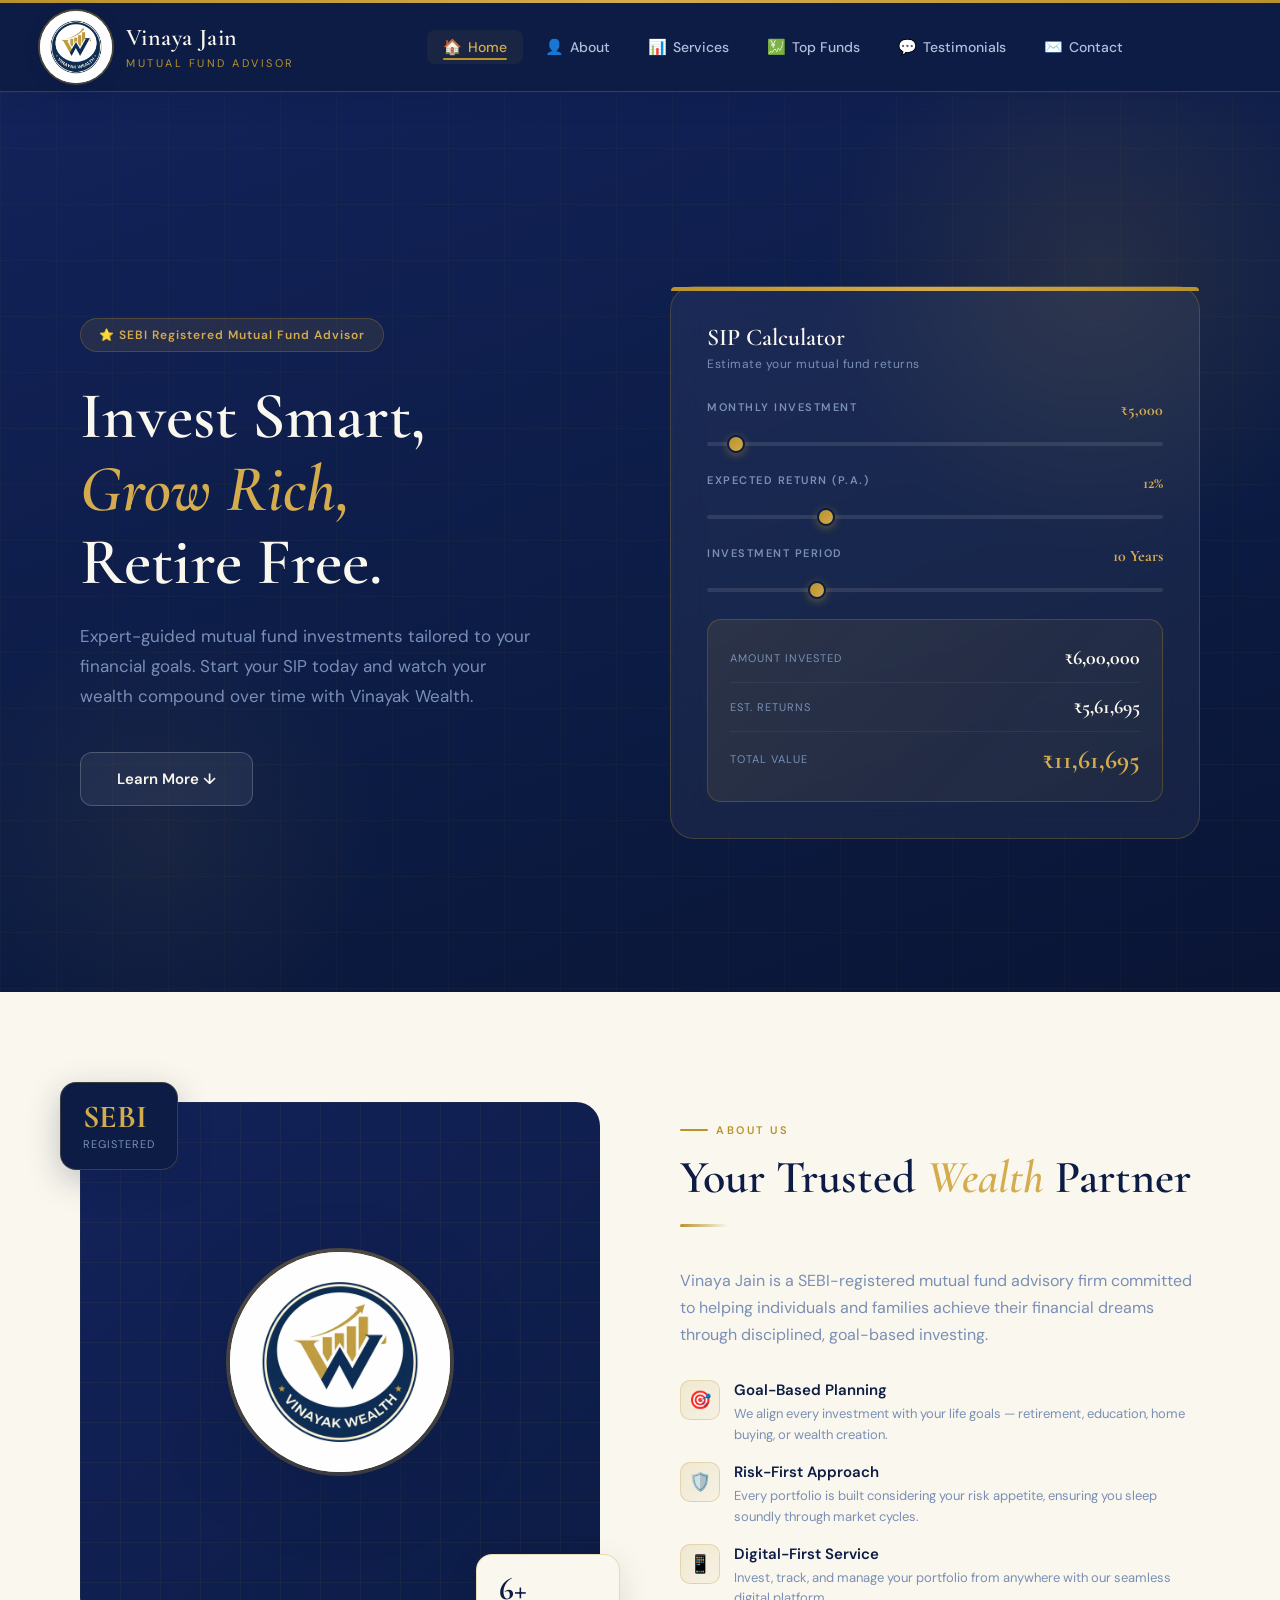
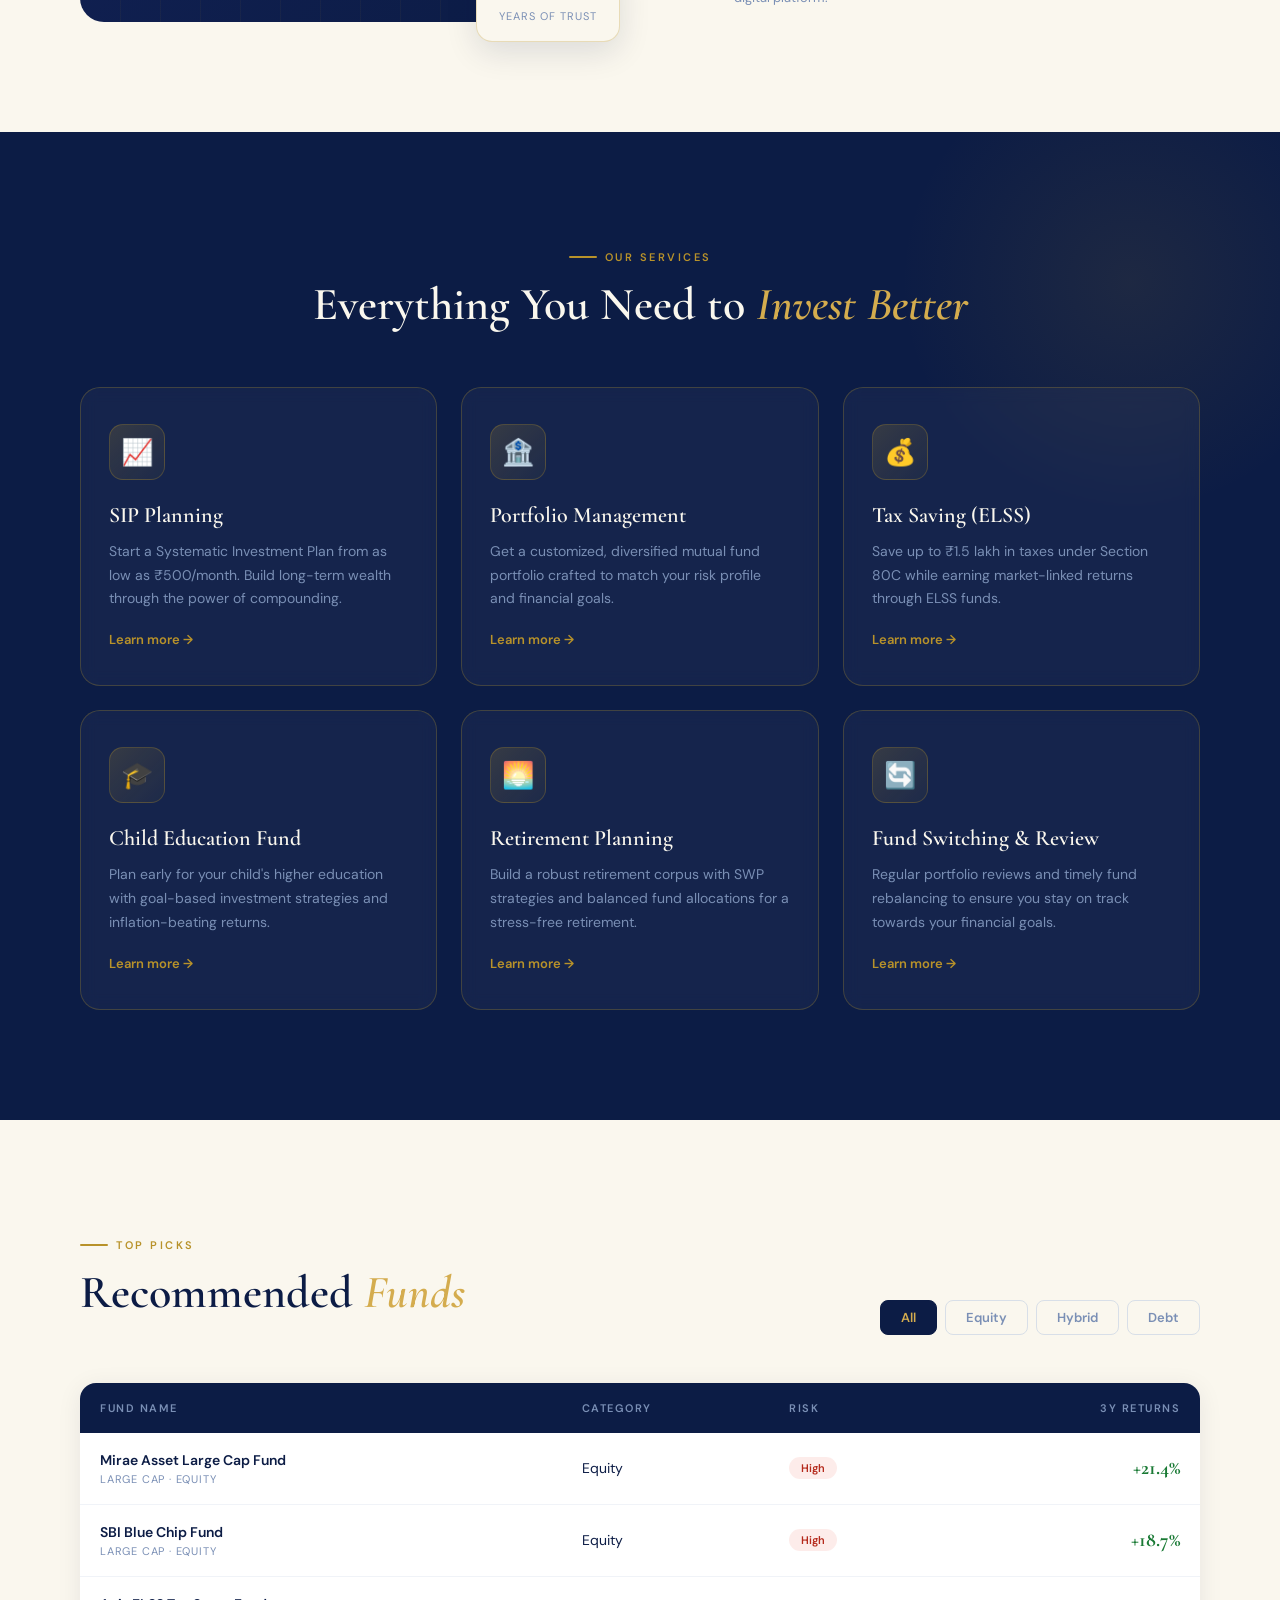
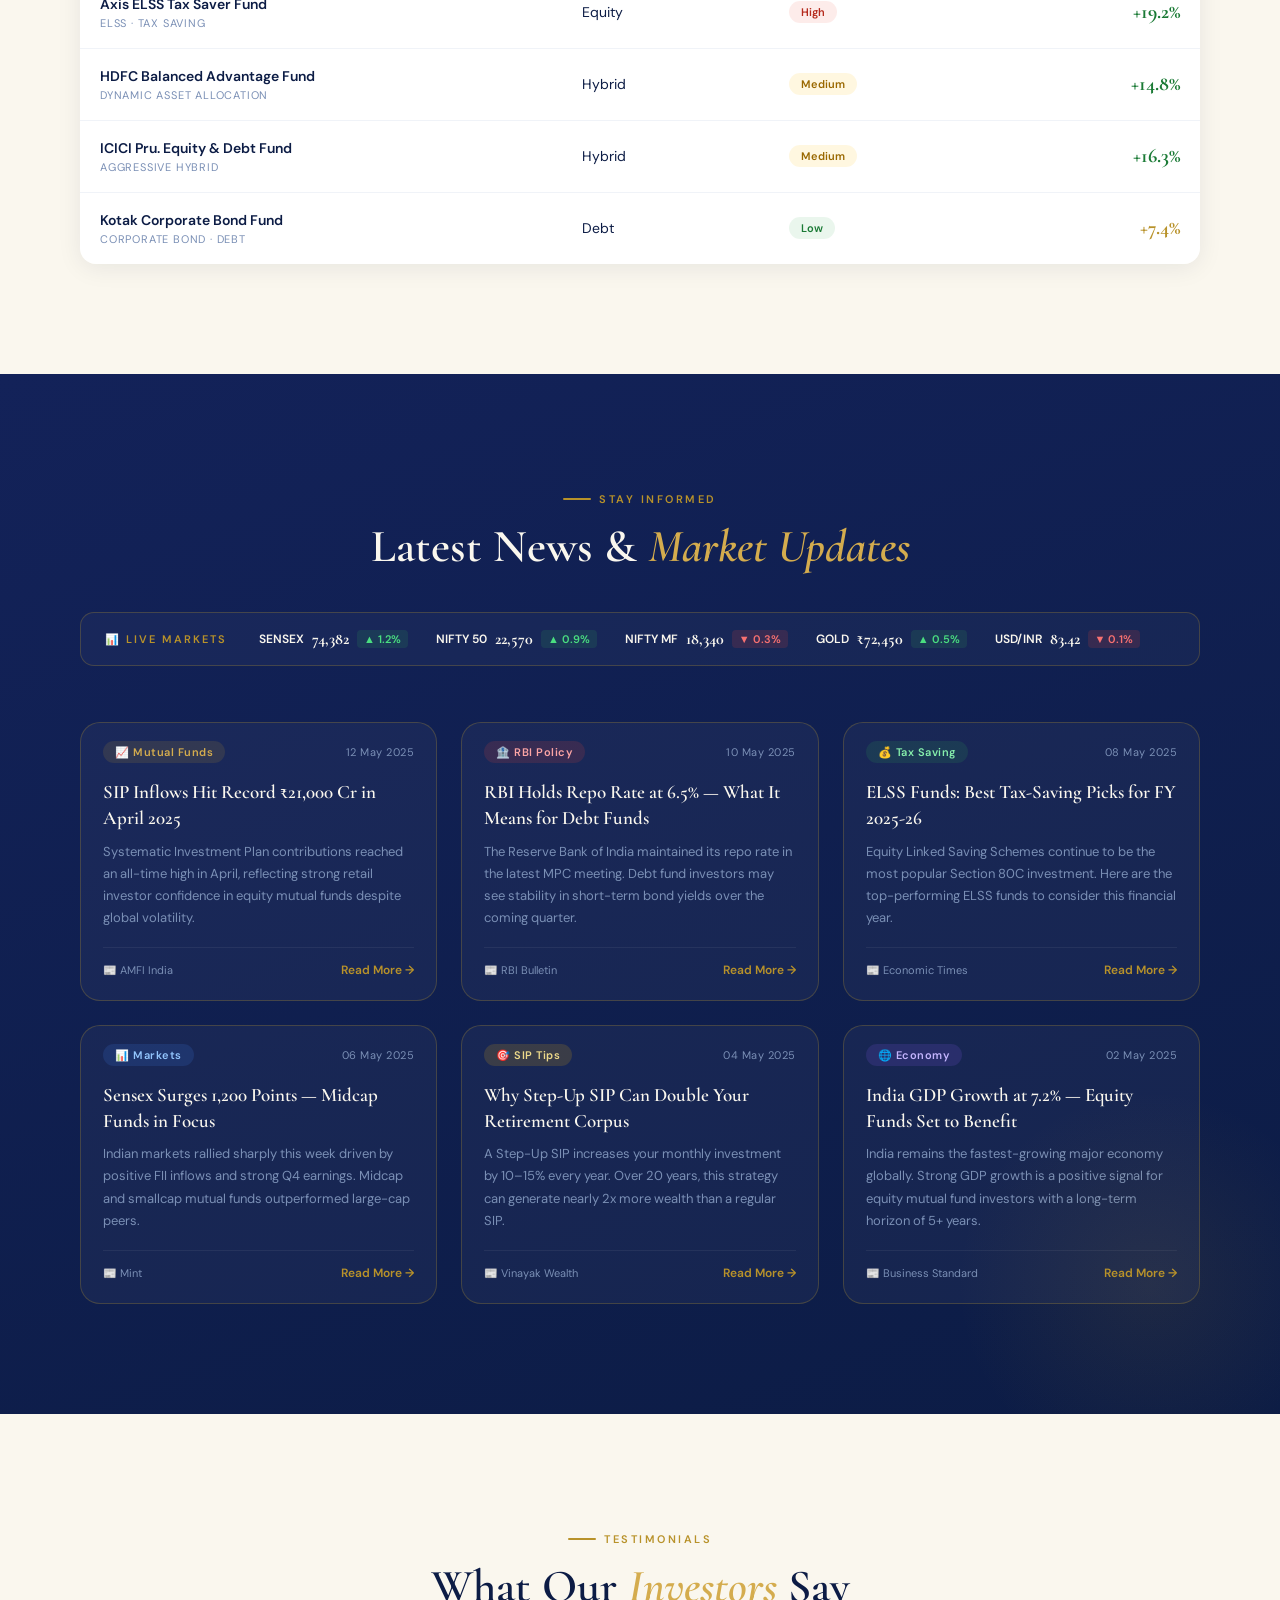
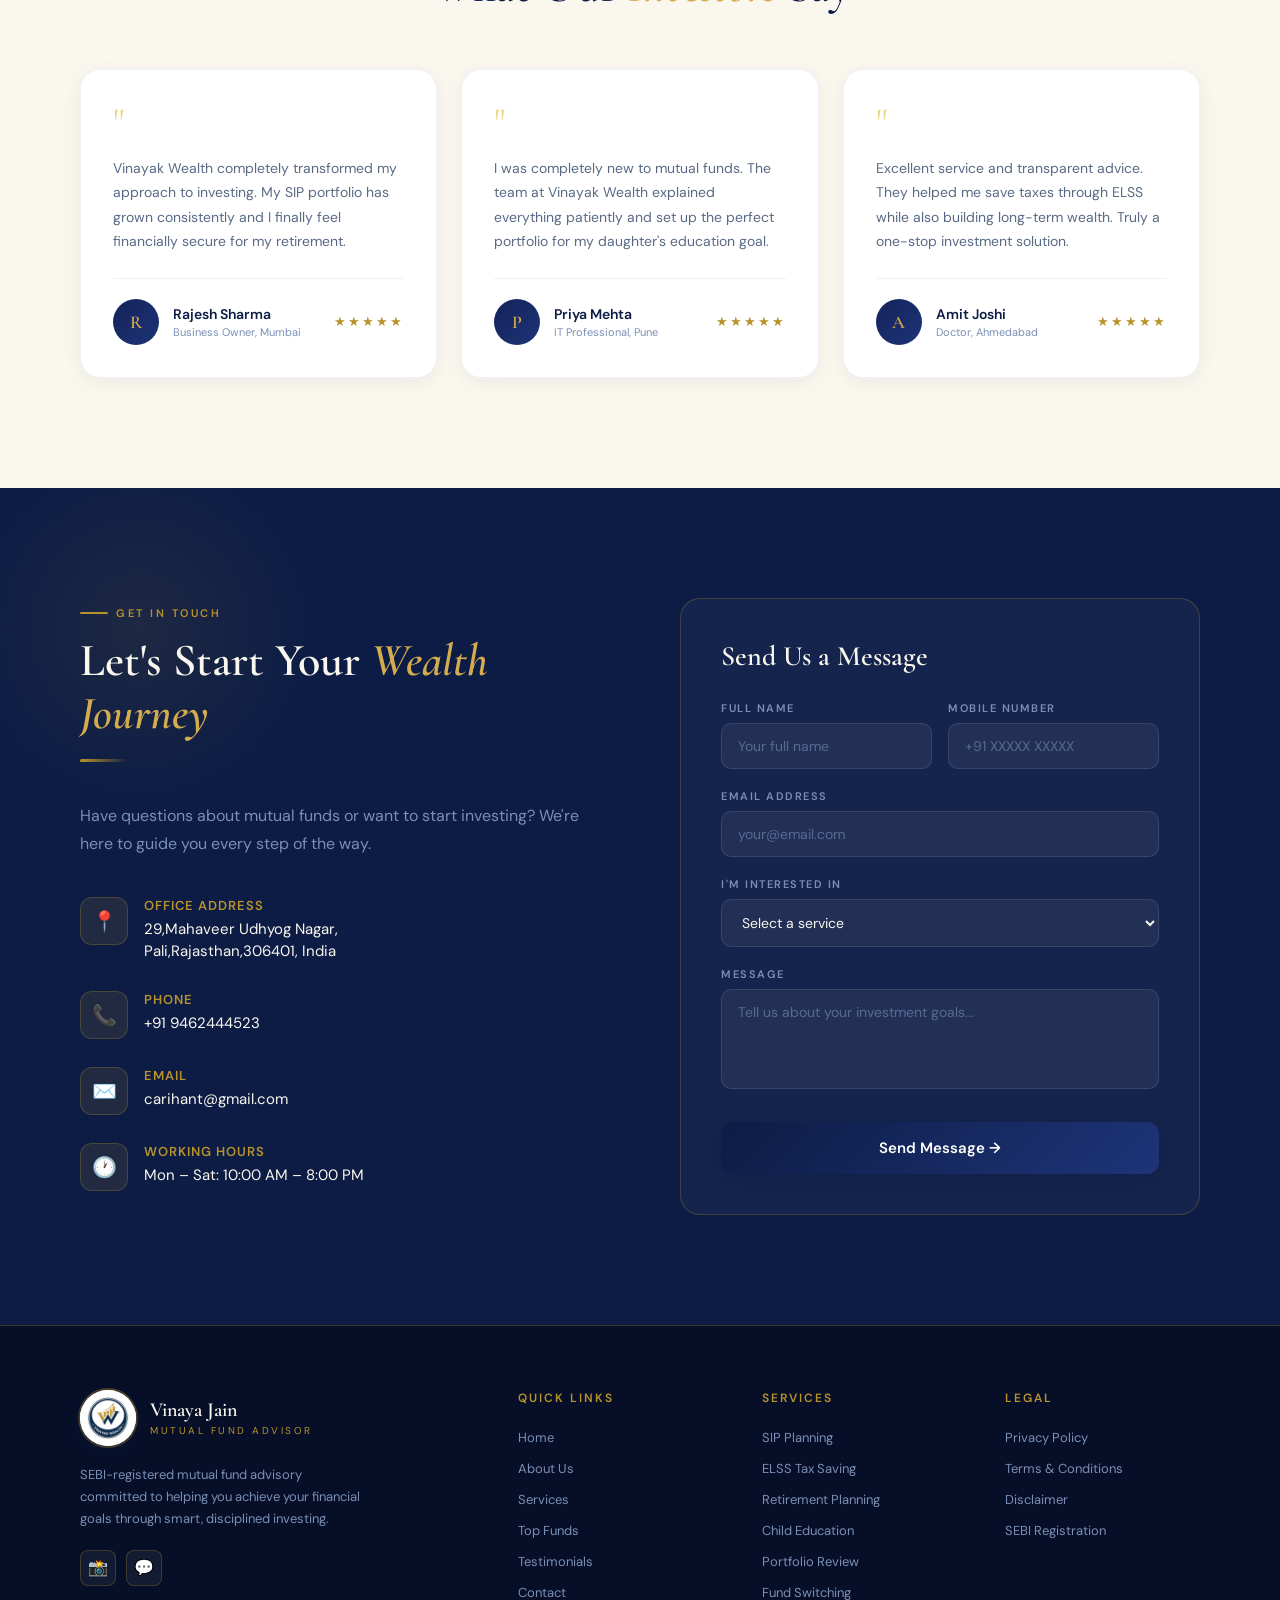
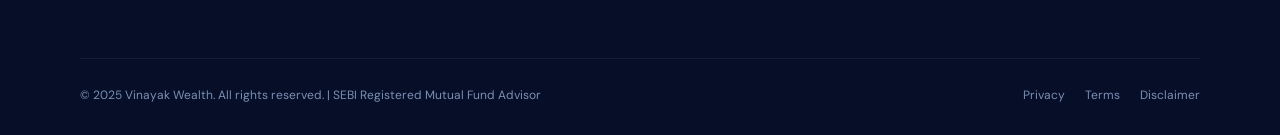
==== index.html @ e9c4706a "Update index.html" ====
<!DOCTYPE html>
<html lang="en">
<head>
    <meta charset="UTF-8">
    <meta name="viewport" content="width=device-width, initial-scale=1.0">
    <title>Vinayak Wealth | Mutual Fund Advisor</title>
    <link rel="icon" type="image/x-icon" href="image\vinayak_wealth img.jpeg">
    <link rel="stylesheet" href="navbar.css">
    <!-- Google Tag Manager -->
<script>(function(w,d,s,l,i){w[l]=w[l]||[];w[l].push({'gtm.start':
new Date().getTime(),event:'gtm.js'});var f=d.getElementsByTagName(s)[0],
j=d.createElement(s),dl=l!='dataLayer'?'&l='+l:'';j.async=true;j.src=
'https://www.googletagmanager.com/gtm.js?id='+i+dl;f.parentNode.insertBefore(j,f);
})(window,document,'script','dataLayer','GTM-MNHGVZ4M');</script>
<!-- End Google Tag Manager -->
    <style>
        /* ── SHARED VARIABLES (same as navbar.css & style.css) ── */
        :root {
            --gold:       #B8922A;
            --gold-light: #D4AC4E;
            --gold-pale:  #EDD98A;
            --navy:       #0C1C45;
            --navy-mid:   #132259;
            --navy-light: #1E3478;
            --cream:      #FAF7EE;
            --text-muted: #7A8FB5;
            --border:     rgba(184,146,42,0.28);
            --white:      #ffffff;
        }

        *, *::before, *::after { box-sizing: border-box; margin: 0; padding: 0; }

        html { scroll-behavior: smooth; }

        body {
            font-family: 'DM Sans', sans-serif;
            background: var(--cream);
            color: var(--navy);
            overflow-x: hidden;
        }

        /* ── SECTION WRAPPER ── */
        .section-inner {
            max-width: 1200px;
            margin: 0 auto;
            padding: 0 40px;
        }

        /* ── SECTION LABEL ── */
        .section-label {
            display: inline-flex;
            align-items: center;
            gap: 8px;
            font-size: 11px;
            font-weight: 600;
            letter-spacing: 2.5px;
            text-transform: uppercase;
            color: var(--gold);
            margin-bottom: 14px;
        }
        .section-label::before {
            content: '';
            width: 28px;
            height: 2px;
            background: var(--gold);
            border-radius: 2px;
        }

        /* ── SECTION TITLE ── */
        .section-title {
            font-family: 'Cormorant Garamond', serif;
            font-size: 46px;
            font-weight: 600;
            color: var(--navy);
            line-height: 1.15;
            margin-bottom: 16px;
        }
        .section-title em {
            font-style: italic;
            color: var(--gold-light);
        }

        .section-sub {
            font-size: 16px;
            color: var(--text-muted);
            line-height: 1.7;
            max-width: 560px;
        }

        /* ── GOLD DIVIDER ── */
        .gold-bar {
            width: 48px;
            height: 3px;
            background: linear-gradient(90deg, var(--gold), transparent);
            border-radius: 2px;
            margin: 20px 0 40px;
        }

        /* ── BUTTONS ── */
        .btn-primary {
            display: inline-flex;
            align-items: center;
            gap: 10px;
            padding: 16px 36px;
            background: linear-gradient(135deg, var(--navy), var(--navy-light));
            color: #fff;
            font-family: 'DM Sans', sans-serif;
            font-size: 15px;
            font-weight: 600;
            border: none;
            border-radius: 12px;
            cursor: pointer;
            text-decoration: none;
            position: relative;
            overflow: hidden;
            transition: transform 0.2s, box-shadow 0.2s;
            box-shadow: 0 6px 20px rgba(12,28,69,0.3);
        }
        .btn-primary::before {
            content: '';
            position: absolute;
            inset: 0;
            background: linear-gradient(135deg, var(--gold), var(--gold-light));
            opacity: 0;
            transition: opacity 0.3s;
        }
        .btn-primary:hover { transform: translateY(-2px); box-shadow: 0 10px 28px rgba(12,28,69,0.35); }
        .btn-primary:hover::before { opacity: 1; }
        .btn-primary span { position: relative; z-index: 1; }

        .btn-outline {
            display: inline-flex;
            align-items: center;
            gap: 10px;
            padding: 15px 34px;
            background: transparent;
            color: var(--navy);
            font-family: 'DM Sans', sans-serif;
            font-size: 15px;
            font-weight: 600;
            border: 1.5px solid rgba(12,28,69,0.25);
            border-radius: 12px;
            cursor: pointer;
            text-decoration: none;
            transition: border-color 0.25s, background 0.25s, color 0.25s, transform 0.2s;
        }
        .btn-outline:hover {
            border-color: var(--gold);
            background: rgba(184,146,42,0.06);
            color: var(--gold);
            transform: translateY(-1px);
        }

        /* ============================================================
           HERO SECTION
           ============================================================ */
        #hero {
            min-height: 100vh;
            background: linear-gradient(160deg, var(--navy-mid) 0%, var(--navy) 55%, #0A1535 100%);
            position: relative;
            display: flex;
            align-items: center;
            overflow: hidden;
        }

        /* Animated gold orbs */
        #hero::before {
            content: '';
            position: absolute;
            top: -120px; right: -120px;
            width: 600px; height: 600px;
            border-radius: 50%;
            background: radial-gradient(circle, rgba(184,146,42,0.14) 0%, transparent 65%);
            animation: floatOrb 8s ease-in-out infinite;
        }
        #hero::after {
            content: '';
            position: absolute;
            bottom: -80px; left: -80px;
            width: 480px; height: 480px;
            border-radius: 50%;
            background: radial-gradient(circle, rgba(184,146,42,0.08) 0%, transparent 65%);
            animation: floatOrb 10s ease-in-out infinite reverse;
        }

        @keyframes floatOrb {
            0%, 100% { transform: translate(0, 0) scale(1); }
            50%       { transform: translate(30px, -30px) scale(1.05); }
        }

        /* Gold grid overlay */
        .hero-grid {
            position: absolute;
            inset: 0;
            background-image:
                linear-gradient(rgba(184,146,42,0.04) 1px, transparent 1px),
                linear-gradient(90deg, rgba(184,146,42,0.04) 1px, transparent 1px);
            background-size: 56px 56px;
            pointer-events: none;
        }

        .hero-inner {
            max-width: 1200px;
            margin: 0 auto;
            padding: 100px 40px 60px;
            display: grid;
            grid-template-columns: 1fr 1fr;
            gap: 60px;
            align-items: center;
            position: relative;
            z-index: 1;
            width: 100%;
        }

        /* ── Hero Left ── */
        .hero-left { display: flex; flex-direction: column; }

        .hero-badge {
            display: inline-flex;
            align-items: center;
            gap: 8px;
            background: rgba(184,146,42,0.12);
            border: 1px solid var(--border);
            border-radius: 40px;
            padding: 8px 18px;
            font-size: 12px;
            font-weight: 600;
            color: var(--gold-light);
            letter-spacing: 1px;
            margin-bottom: 28px;
            width: fit-content;
            animation: fadeUp 0.6s 0.1s ease both;
        }

        .hero-title {
            font-family: 'Cormorant Garamond', serif;
            font-size: 66px;
            font-weight: 600;
            color: var(--cream);
            line-height: 1.1;
            margin-bottom: 24px;
            animation: fadeUp 0.6s 0.2s ease both;
        }

        .hero-title em {
            font-style: italic;
            color: var(--gold-light);
            display: block;
        }

        .hero-desc {
            font-size: 17px;
            color: var(--text-muted);
            line-height: 1.75;
            max-width: 460px;
            margin-bottom: 40px;
            animation: fadeUp 0.6s 0.3s ease both;
        }

        .hero-ctas {
            display: flex;
            gap: 16px;
            flex-wrap: wrap;
            animation: fadeUp 0.6s 0.4s ease both;
        }

        .btn-hero-primary {
            display: inline-flex;
            align-items: center;
            gap: 10px;
            padding: 17px 38px;
            background: linear-gradient(135deg, var(--gold) 0%, var(--gold-light) 100%);
            color: var(--navy);
            font-family: 'DM Sans', sans-serif;
            font-size: 15px;
            font-weight: 700;
            border: none;
            border-radius: 12px;
            cursor: pointer;
            text-decoration: none;
            box-shadow: 0 8px 28px rgba(184,146,42,0.4);
            transition: transform 0.2s, box-shadow 0.2s;
        }
        .btn-hero-primary:hover {
            transform: translateY(-3px);
            box-shadow: 0 14px 36px rgba(184,146,42,0.5);
        }

        .btn-hero-outline {
            display: inline-flex;
            align-items: center;
            gap: 10px;
            padding: 16px 36px;
            background: rgba(255,255,255,0.06);
            color: var(--cream);
            font-family: 'DM Sans', sans-serif;
            font-size: 15px;
            font-weight: 600;
            border: 1.5px solid rgba(255,255,255,0.2);
            border-radius: 12px;
            cursor: pointer;
            text-decoration: none;
            transition: background 0.25s, border-color 0.25s, transform 0.2s;
        }
        .btn-hero-outline:hover {
            background: rgba(255,255,255,0.1);
            border-color: rgba(255,255,255,0.35);
            transform: translateY(-2px);
        }

        .hero-stats {
            display: flex;
            gap: 32px;
            margin-top: 52px;
            padding-top: 32px;
            border-top: 1px solid rgba(255,255,255,0.08);
            animation: fadeUp 0.6s 0.5s ease both;
        }

        .hero-stat .num {
            font-family: 'Cormorant Garamond', serif;
            font-size: 30px;
            font-weight: 700;
            color: var(--gold-light);
            line-height: 1;
        }
        .hero-stat .lbl {
            font-size: 11px;
            color: var(--text-muted);
            letter-spacing: 1px;
            text-transform: uppercase;
            margin-top: 4px;
        }

        /* ── SIP Calculator Card ── */
        .sip-card {
            background: rgba(255,255,255,0.05);
            border: 1px solid var(--border);
            border-radius: 24px;
            padding: 36px;
            backdrop-filter: blur(16px);
            animation: fadeUp 0.7s 0.3s ease both;
            position: relative;
        }

        .sip-card::before {
            content: '';
            position: absolute;
            top: 0; left: 0; right: 0;
            height: 4px;
            background: linear-gradient(90deg, var(--gold), var(--gold-light), var(--gold));
            border-radius: 24px 24px 0 0;
        }

        .sip-card h3 {
            font-family: 'Cormorant Garamond', serif;
            font-size: 24px;
            font-weight: 600;
            color: var(--cream);
            margin-bottom: 4px;
        }

        .sip-card .sip-sub {
            font-size: 12px;
            color: var(--text-muted);
            margin-bottom: 28px;
            letter-spacing: 0.5px;
        }

        .sip-field { margin-bottom: 22px; }

        .sip-field label {
            display: flex;
            justify-content: space-between;
            font-size: 11px;
            font-weight: 600;
            letter-spacing: 1.5px;
            text-transform: uppercase;
            color: var(--text-muted);
            margin-bottom: 10px;
        }

        .sip-field label span {
            font-family: 'Cormorant Garamond', serif;
            font-size: 16px;
            font-weight: 700;
            color: var(--gold-light);
            letter-spacing: 0;
            text-transform: none;
        }

        .sip-field input[type="range"] {
            width: 100%;
            height: 4px;
            border-radius: 4px;
            background: rgba(255,255,255,0.1);
            outline: none;
            cursor: pointer;
            appearance: none;
            -webkit-appearance: none;
        }

        .sip-field input[type="range"]::-webkit-slider-thumb {
            -webkit-appearance: none;
            width: 18px;
            height: 18px;
            border-radius: 50%;
            background: linear-gradient(135deg, var(--gold), var(--gold-light));
            border: 2px solid var(--navy);
            cursor: pointer;
            box-shadow: 0 2px 8px rgba(184,146,42,0.5);
        }

        .sip-result {
            background: linear-gradient(135deg, rgba(184,146,42,0.12), rgba(184,146,42,0.05));
            border: 1px solid var(--border);
            border-radius: 14px;
            padding: 20px 22px;
            margin-top: 8px;
        }

        .sip-result-row {
            display: flex;
            justify-content: space-between;
            align-items: center;
            padding: 6px 0;
        }

        .sip-result-row + .sip-result-row {
            border-top: 1px solid rgba(255,255,255,0.06);
            margin-top: 6px;
            padding-top: 12px;
        }

        .sip-result-row .r-label {
            font-size: 11px;
            color: var(--text-muted);
            text-transform: uppercase;
            letter-spacing: 1px;
        }

        .sip-result-row .r-val {
            font-family: 'Cormorant Garamond', serif;
            font-size: 20px;
            font-weight: 700;
            color: var(--cream);
        }

        .sip-result-row.highlight .r-val {
            color: var(--gold-light);
            font-size: 26px;
        }

        /* ============================================================
           ABOUT SECTION
           ============================================================ */
        #about {
            padding: 110px 0;
            background: var(--cream);
        }

        .about-inner {
            display: grid;
            grid-template-columns: 1fr 1fr;
            gap: 80px;
            align-items: center;
        }

        .about-img-wrap {
            position: relative;
        }

        .about-img-bg {
            width: 100%;
            aspect-ratio: 1;
            border-radius: 24px;
            background: linear-gradient(135deg, var(--navy-mid), var(--navy));
            display: flex;
            align-items: center;
            justify-content: center;
            position: relative;
            overflow: hidden;
        }

        .about-img-bg::before {
            content: '';
            position: absolute;
            inset: 0;
            background-image:
                linear-gradient(rgba(184,146,42,0.06) 1px, transparent 1px),
                linear-gradient(90deg, rgba(184,146,42,0.06) 1px, transparent 1px);
            background-size: 40px 40px;
        }

        .about-logo-big {
            width: 220px;
            height: 220px;
            border-radius: 50%;
            background: #fff;
            overflow: hidden;
            box-shadow: 0 20px 60px rgba(12,28,69,0.5), 0 0 0 4px rgba(184,146,42,0.4);
            position: relative;
            z-index: 1;
        }

        .about-logo-big img {
            width: 100%;
            height: 100%;
            object-fit: contain;
        }

        .about-badge-card {
            position: absolute;
            bottom: -20px;
            right: -20px;
            background: var(--cream);
            border: 1px solid var(--border);
            border-radius: 16px;
            padding: 18px 22px;
            box-shadow: 0 10px 32px rgba(12,28,69,0.12);
            z-index: 2;
        }

        .about-badge-card .b-num {
            font-family: 'Cormorant Garamond', serif;
            font-size: 32px;
            font-weight: 700;
            color: var(--navy);
            line-height: 1;
        }

        .about-badge-card .b-txt {
            font-size: 11px;
            color: var(--text-muted);
            letter-spacing: 1px;
            text-transform: uppercase;
            margin-top: 4px;
        }

        .about-badge-card2 {
            position: absolute;
            top: -20px;
            left: -20px;
            background: var(--navy);
            border: 1px solid var(--border);
            border-radius: 16px;
            padding: 18px 22px;
            box-shadow: 0 10px 32px rgba(12,28,69,0.25);
            z-index: 2;
        }

        .about-badge-card2 .b-num {
            font-family: 'Cormorant Garamond', serif;
            font-size: 32px;
            font-weight: 700;
            color: var(--gold-light);
            line-height: 1;
        }

        .about-badge-card2 .b-txt {
            font-size: 11px;
            color: var(--text-muted);
            letter-spacing: 1px;
            text-transform: uppercase;
            margin-top: 4px;
        }

        .about-points {
            display: flex;
            flex-direction: column;
            gap: 16px;
            margin-top: 32px;
        }

        .about-point {
            display: flex;
            align-items: flex-start;
            gap: 14px;
        }

        .about-point-icon {
            width: 40px;
            height: 40px;
            background: linear-gradient(135deg, rgba(184,146,42,0.15), rgba(184,146,42,0.05));
            border: 1px solid var(--border);
            border-radius: 10px;
            display: flex;
            align-items: center;
            justify-content: center;
            font-size: 18px;
            flex-shrink: 0;
        }

        .about-point h4 {
            font-size: 15px;
            font-weight: 600;
            color: var(--navy);
            margin-bottom: 4px;
        }

        .about-point p {
            font-size: 13px;
            color: var(--text-muted);
            line-height: 1.6;
        }

        /* ============================================================
           SERVICES SECTION
           ============================================================ */
        #services {
            padding: 110px 0;
            background: var(--navy);
            position: relative;
            overflow: hidden;
        }

        #services::before {
            content: '';
            position: absolute;
            top: -100px; right: -100px;
            width: 500px; height: 500px;
            border-radius: 50%;
            background: radial-gradient(circle, rgba(184,146,42,0.1) 0%, transparent 65%);
            pointer-events: none;
        }

        .services-grid {
            display: grid;
            grid-template-columns: repeat(3, 1fr);
            gap: 24px;
            margin-top: 56px;
        }

        .service-card {
            background: rgba(255,255,255,0.04);
            border: 1px solid var(--border);
            border-radius: 20px;
            padding: 36px 28px;
            backdrop-filter: blur(8px);
            transition: background 0.3s, transform 0.3s, box-shadow 0.3s;
            position: relative;
            overflow: hidden;
        }

        .service-card::before {
            content: '';
            position: absolute;
            top: 0; left: 0; right: 0;
            height: 3px;
            background: linear-gradient(90deg, var(--gold), var(--gold-light));
            transform: scaleX(0);
            transform-origin: left;
            transition: transform 0.35s ease;
        }

        .service-card:hover {
            background: rgba(184,146,42,0.06);
            transform: translateY(-6px);
            box-shadow: 0 20px 48px rgba(12,28,69,0.4);
        }

        .service-card:hover::before { transform: scaleX(1); }

        .service-icon {
            width: 56px;
            height: 56px;
            background: linear-gradient(135deg, rgba(184,146,42,0.2), rgba(184,146,42,0.05));
            border: 1px solid var(--border);
            border-radius: 14px;
            display: flex;
            align-items: center;
            justify-content: center;
            font-size: 26px;
            margin-bottom: 22px;
        }

        .service-card h3 {
            font-family: 'Cormorant Garamond', serif;
            font-size: 22px;
            font-weight: 600;
            color: var(--cream);
            margin-bottom: 12px;
        }

        .service-card p {
            font-size: 14px;
            color: var(--text-muted);
            line-height: 1.7;
        }

        .service-link {
            display: inline-flex;
            align-items: center;
            gap: 6px;
            margin-top: 20px;
            font-size: 13px;
            font-weight: 600;
            color: var(--gold);
            text-decoration: none;
            transition: gap 0.2s;
        }

        .service-link:hover { gap: 10px; }

        /* ============================================================
           TOP FUNDS SECTION
           ============================================================ */
        #top-funds {
            padding: 110px 0;
            background: var(--cream);
        }

        .funds-header {
            display: flex;
            justify-content: space-between;
            align-items: flex-end;
            margin-bottom: 48px;
            flex-wrap: wrap;
            gap: 20px;
        }

        .funds-tabs {
            display: flex;
            gap: 8px;
        }

        .fund-tab {
            padding: 8px 20px;
            border-radius: 8px;
            font-size: 13px;
            font-weight: 600;
            cursor: pointer;
            border: 1.5px solid #D8DFE8;
            background: transparent;
            color: var(--text-muted);
            font-family: 'DM Sans', sans-serif;
            transition: all 0.2s;
        }

        .fund-tab.active, .fund-tab:hover {
            background: var(--navy);
            color: var(--gold-light);
            border-color: var(--navy);
        }

        .funds-table {
            width: 100%;
            border-collapse: collapse;
            border-radius: 16px;
            overflow: hidden;
            box-shadow: 0 4px 24px rgba(12,28,69,0.08);
        }

        .funds-table thead tr {
            background: var(--navy);
        }

        .funds-table thead th {
            padding: 18px 20px;
            text-align: left;
            font-size: 11px;
            font-weight: 600;
            letter-spacing: 1.5px;
            text-transform: uppercase;
            color: var(--text-muted);
        }

        .funds-table thead th:last-child { text-align: right; }

        .funds-table tbody tr {
            background: #fff;
            border-bottom: 1px solid #F0F3F8;
            transition: background 0.2s;
        }

        .funds-table tbody tr:hover { background: #F7F9FF; }

        .funds-table tbody tr:last-child { border-bottom: none; }

        .funds-table tbody td {
            padding: 18px 20px;
            font-size: 14px;
            color: var(--navy);
        }

        .funds-table tbody td:last-child { text-align: right; }

        .fund-row-name {
            font-weight: 600;
            color: var(--navy);
            margin-bottom: 3px;
        }

        .fund-row-type {
            font-size: 11px;
            color: var(--text-muted);
            text-transform: uppercase;
            letter-spacing: 0.8px;
        }

        .fund-amc-badge {
            display: inline-flex;
            align-items: center;
            gap: 6px;
            background: rgba(12,28,69,0.06);
            border-radius: 6px;
            padding: 4px 10px;
            font-size: 12px;
            font-weight: 500;
            color: var(--navy-light);
        }

        .fund-risk {
            display: inline-flex;
            align-items: center;
            padding: 4px 12px;
            border-radius: 20px;
            font-size: 11px;
            font-weight: 600;
        }

        .fund-risk.low    { background: rgba(52,168,83,0.1);  color: #1A7A35; }
        .fund-risk.medium { background: rgba(251,188,5,0.12); color: #9A6800; }
        .fund-risk.high   { background: rgba(234,67,53,0.1);  color: #B52A1C; }

        .fund-return-val {
            font-family: 'Cormorant Garamond', serif;
            font-size: 20px;
            font-weight: 700;
            color: #1A7A35;
        }

        /* ============================================================
           NEWS SECTION
           ============================================================ */
        #news {
            padding: 110px 0;
            background: linear-gradient(160deg, var(--navy-mid) 0%, var(--navy) 100%);
            position: relative;
            overflow: hidden;
        }

        #news::after {
            content: '';
            position: absolute;
            bottom: -80px; right: -80px;
            width: 420px; height: 420px;
            border-radius: 50%;
            background: radial-gradient(circle, rgba(184,146,42,0.1) 0%, transparent 65%);
            pointer-events: none;
        }

        .news-grid {
            display: grid;
            grid-template-columns: repeat(3, 1fr);
            gap: 24px;
            margin-top: 56px;
        }

        .news-card {
            background: rgba(255,255,255,0.04);
            border: 1px solid var(--border);
            border-radius: 20px;
            overflow: hidden;
            transition: background 0.3s, transform 0.3s, box-shadow 0.3s;
            display: flex;
            flex-direction: column;
        }

        .news-card:hover {
            background: rgba(184,146,42,0.06);
            transform: translateY(-5px);
            box-shadow: 0 20px 48px rgba(12,28,69,0.4);
        }

        .news-tag-bar {
            padding: 18px 22px 0;
            display: flex;
            align-items: center;
            justify-content: space-between;
        }

        .news-tag {
            display: inline-flex;
            align-items: center;
            gap: 6px;
            padding: 4px 12px;
            border-radius: 20px;
            font-size: 11px;
            font-weight: 600;
            letter-spacing: 0.5px;
        }

        .tag-market  { background: rgba(66,133,244,0.15);  color: #93C5FD; }
        .tag-mf      { background: rgba(184,146,42,0.15);  color: var(--gold-light); }
        .tag-tax     { background: rgba(52,168,83,0.15);   color: #86EFAC; }
        .tag-rbi     { background: rgba(234,67,53,0.15);   color: #FCA5A5; }
        .tag-economy { background: rgba(139,92,246,0.15);  color: #C4B5FD; }
        .tag-sip     { background: rgba(251,188,5,0.15);   color: var(--gold-pale); }

        .news-date {
            font-size: 11px;
            color: var(--text-muted);
            letter-spacing: 0.5px;
        }

        .news-body {
            padding: 16px 22px 22px;
            flex: 1;
            display: flex;
            flex-direction: column;
        }

        .news-title {
            font-family: 'Cormorant Garamond', serif;
            font-size: 19px;
            font-weight: 600;
            color: var(--cream);
            line-height: 1.35;
            margin-bottom: 10px;
        }

        .news-excerpt {
            font-size: 13px;
            color: var(--text-muted);
            line-height: 1.7;
            flex: 1;
            margin-bottom: 18px;
        }

        .news-footer {
            display: flex;
            align-items: center;
            justify-content: space-between;
            padding-top: 14px;
            border-top: 1px solid rgba(255,255,255,0.06);
        }

        .news-source {
            font-size: 11px;
            color: var(--text-muted);
            display: flex;
            align-items: center;
            gap: 6px;
        }

        .news-read {
            font-size: 12px;
            font-weight: 600;
            color: var(--gold);
            text-decoration: none;
            display: flex;
            align-items: center;
            gap: 4px;
            transition: gap 0.2s;
        }

        .news-read:hover { gap: 8px; }

        /* Market ticker strip */
        .market-ticker {
            background: rgba(255,255,255,0.03);
            border: 1px solid var(--border);
            border-radius: 14px;
            padding: 16px 24px;
            display: flex;
            align-items: center;
            gap: 32px;
            margin-bottom: 48px;
            flex-wrap: wrap;
            overflow: hidden;
        }

        .ticker-title {
            font-size: 11px;
            font-weight: 600;
            letter-spacing: 2px;
            text-transform: uppercase;
            color: var(--gold);
            white-space: nowrap;
            flex-shrink: 0;
        }

        .ticker-items {
            display: flex;
            gap: 28px;
            flex-wrap: wrap;
        }

        .ticker-item {
            display: flex;
            align-items: center;
            gap: 8px;
            white-space: nowrap;
        }

        .ticker-name {
            font-size: 12px;
            font-weight: 600;
            color: var(--cream);
        }

        .ticker-val {
            font-family: 'Cormorant Garamond', serif;
            font-size: 16px;
            font-weight: 700;
            color: var(--cream);
        }

        .ticker-chg {
            font-size: 11px;
            font-weight: 600;
            padding: 2px 7px;
            border-radius: 4px;
        }

        .chg-up   { background: rgba(52,168,83,0.15);  color: #4ADE80; }
        .chg-down { background: rgba(234,67,53,0.15);  color: #F87171; }

        /* ============================================================
           TESTIMONIALS SECTION
           ============================================================ */
        #testimonials {
            padding: 110px 0;
            background: var(--cream);
        }

        .testimonials-grid {
            display: grid;
            grid-template-columns: repeat(3, 1fr);
            gap: 24px;
            margin-top: 56px;
        }

        .testi-card {
            background: #fff;
            border: 1px solid #EDF0F7;
            border-radius: 20px;
            padding: 32px;
            box-shadow: 0 4px 20px rgba(12,28,69,0.06);
            transition: transform 0.3s, box-shadow 0.3s;
            position: relative;
        }

        .testi-card:hover {
            transform: translateY(-4px);
            box-shadow: 0 12px 36px rgba(12,28,69,0.1);
        }

        .testi-quote {
            font-size: 40px;
            color: var(--gold-pale);
            line-height: 1;
            font-family: 'Cormorant Garamond', serif;
            margin-bottom: 14px;
        }

        .testi-card p {
            font-size: 14px;
            color: #5A6A85;
            line-height: 1.75;
            margin-bottom: 24px;
        }

        .testi-footer {
            display: flex;
            align-items: center;
            gap: 14px;
            padding-top: 20px;
            border-top: 1px solid #EDF0F7;
        }

        .testi-avatar {
            width: 46px;
            height: 46px;
            border-radius: 50%;
            background: linear-gradient(135deg, var(--navy-mid), var(--navy-light));
            display: flex;
            align-items: center;
            justify-content: center;
            font-size: 18px;
            flex-shrink: 0;
            font-weight: 600;
            color: var(--gold-light);
            font-family: 'Cormorant Garamond', serif;
        }

        .testi-name {
            font-size: 14px;
            font-weight: 600;
            color: var(--navy);
        }

        .testi-role {
            font-size: 11px;
            color: var(--text-muted);
            margin-top: 2px;
        }

        .testi-stars {
            margin-left: auto;
            color: var(--gold);
            font-size: 13px;
            letter-spacing: 2px;
        }

        /* ============================================================
           CONTACT SECTION
           ============================================================ */
        #contact {
            padding: 110px 0;
            background: var(--navy);
            position: relative;
            overflow: hidden;
        }

        #contact::before {
            content: '';
            position: absolute;
            top: -60px; left: -60px;
            width: 400px; height: 400px;
            border-radius: 50%;
            background: radial-gradient(circle, rgba(184,146,42,0.1) 0%, transparent 65%);
            pointer-events: none;
        }

        .contact-inner {
            display: grid;
            grid-template-columns: 1fr 1fr;
            gap: 80px;
            align-items: start;
        }

        .contact-info { display: flex; flex-direction: column; gap: 28px; }

        .contact-item {
            display: flex;
            align-items: flex-start;
            gap: 16px;
        }

        .contact-icon {
            width: 48px;
            height: 48px;
            background: rgba(184,146,42,0.12);
            border: 1px solid var(--border);
            border-radius: 12px;
            display: flex;
            align-items: center;
            justify-content: center;
            font-size: 20px;
            flex-shrink: 0;
        }

        .contact-item h4 {
            font-size: 13px;
            font-weight: 600;
            letter-spacing: 1px;
            text-transform: uppercase;
            color: var(--gold);
            margin-bottom: 4px;
        }

        .contact-item p {
            font-size: 15px;
            color: var(--cream);
            line-height: 1.5;
        }

        /* Contact form */
        .contact-form {
            background: rgba(255,255,255,0.04);
            border: 1px solid var(--border);
            border-radius: 20px;
            padding: 40px;
        }

        .contact-form h3 {
            font-family: 'Cormorant Garamond', serif;
            font-size: 28px;
            font-weight: 600;
            color: var(--cream);
            margin-bottom: 28px;
        }

        .cf-field {
            margin-bottom: 20px;
        }

        .cf-field label {
            display: block;
            font-size: 11px;
            font-weight: 600;
            letter-spacing: 1.5px;
            text-transform: uppercase;
            color: var(--text-muted);
            margin-bottom: 8px;
        }

        .cf-field input,
        .cf-field textarea,
        .cf-field select {
            width: 100%;
            padding: 13px 16px;
            background: rgba(255,255,255,0.06);
            border: 1.5px solid rgba(255,255,255,0.1);
            border-radius: 10px;
            font-family: 'DM Sans', sans-serif;
            font-size: 14px;
            color: var(--cream);
            outline: none;
            transition: border-color 0.25s, box-shadow 0.25s;
            resize: none;
        }

        .cf-field input::placeholder,
        .cf-field textarea::placeholder { color: rgba(122,143,181,0.6); }

        .cf-field input:focus,
        .cf-field textarea:focus,
        .cf-field select:focus {
            border-color: var(--gold);
            box-shadow: 0 0 0 3px rgba(184,146,42,0.12);
        }

        .cf-field select option { background: var(--navy-mid); }

        .cf-row {
            display: grid;
            grid-template-columns: 1fr 1fr;
            gap: 16px;
        }

        /* ============================================================
           FOOTER
           ============================================================ */
        footer {
            background: #070F28;
            padding: 64px 0 32px;
            border-top: 1px solid var(--border);
        }

        .footer-grid {
            display: grid;
            grid-template-columns: 2fr 1fr 1fr 1fr;
            gap: 48px;
            margin-bottom: 56px;
        }

        .footer-brand .logo-row {
            display: flex;
            align-items: center;
            gap: 14px;
            margin-bottom: 18px;
        }

        .footer-logo-img {
            width: 56px;
            height: 56px;
            border-radius: 50%;
            background: #fff;
            overflow: hidden;
            box-shadow: 0 4px 16px rgba(12,28,69,0.4), 0 0 0 2px rgba(184,146,42,0.4);
        }

        .footer-logo-img img {
            width: 100%;
            height: 100%;
            object-fit: contain;
        }

        .footer-brand-name {
            font-family: 'Cormorant Garamond', serif;
            font-size: 20px;
            font-weight: 600;
            color: var(--cream);
            line-height: 1.2;
        }

        .footer-brand-sub {
            font-size: 10px;
            letter-spacing: 2.5px;
            text-transform: uppercase;
            color: var(--gold);
            margin-top: 2px;
        }

        .footer-brand p {
            font-size: 13px;
            color: var(--text-muted);
            line-height: 1.7;
            max-width: 280px;
            margin-bottom: 20px;
        }

        .footer-social {
            display: flex;
            gap: 10px;
        }

        .footer-social a {
            width: 36px;
            height: 36px;
            border-radius: 8px;
            background: rgba(255,255,255,0.05);
            border: 1px solid var(--border);
            display: flex;
            align-items: center;
            justify-content: center;
            font-size: 16px;
            text-decoration: none;
            transition: background 0.2s, border-color 0.2s;
        }

        .footer-social a:hover {
            background: rgba(184,146,42,0.1);
            border-color: var(--gold);
        }

        .footer-col h4 {
            font-size: 12px;
            font-weight: 600;
            letter-spacing: 2px;
            text-transform: uppercase;
            color: var(--gold);
            margin-bottom: 20px;
        }

        .footer-col ul {
            list-style: none;
            display: flex;
            flex-direction: column;
            gap: 10px;
        }

        .footer-col ul li a {
            font-size: 13px;
            color: var(--text-muted);
            text-decoration: none;
            transition: color 0.2s;
        }

        .footer-col ul li a:hover { color: var(--cream); }

        .footer-bottom {
            display: flex;
            justify-content: space-between;
            align-items: center;
            padding-top: 28px;
            border-top: 1px solid rgba(255,255,255,0.06);
            flex-wrap: wrap;
            gap: 12px;
        }

        .footer-bottom p {
            font-size: 12px;
            color: var(--text-muted);
        }

        .footer-bottom-links {
            display: flex;
            gap: 20px;
        }

        .footer-bottom-links a {
            font-size: 12px;
            color: var(--text-muted);
            text-decoration: none;
            transition: color 0.2s;
        }

        .footer-bottom-links a:hover { color: var(--cream); }

        /* ============================================================
           ANIMATIONS
           ============================================================ */
        @keyframes fadeUp {
            from { opacity: 0; transform: translateY(24px); }
            to   { opacity: 1; transform: translateY(0); }
        }

        /* Scroll-triggered fade */
        .reveal {
            opacity: 0;
            transform: translateY(30px);
            transition: opacity 0.65s ease, transform 0.65s ease;
        }

        .reveal.visible {
            opacity: 1;
            transform: translateY(0);
        }

        /* ============================================================
           RESPONSIVE
           ============================================================ */
        @media (max-width: 1024px) {
            .hero-title  { font-size: 52px; }
            .services-grid { grid-template-columns: repeat(2, 1fr); }
            .why-grid    { grid-template-columns: repeat(2, 1fr); }
            .footer-grid { grid-template-columns: 1fr 1fr; }
        }

        @media (max-width: 900px) {
            .news-grid { grid-template-columns: 1fr 1fr; }
            .hero-inner  { grid-template-columns: 1fr; padding: 80px 28px 48px; }
            .sip-card    { display: none; }
            .about-inner { grid-template-columns: 1fr; gap: 48px; }
            .about-img-wrap { max-width: 400px; margin: 0 auto; }
            .contact-inner { grid-template-columns: 1fr; gap: 48px; }
            .testimonials-grid { grid-template-columns: 1fr 1fr; }
            .section-title { font-size: 36px; }
            .section-inner { padding: 0 28px; }
            .funds-header { flex-direction: column; align-items: flex-start; }
        }

        @media (max-width: 600px) {
            .hero-title  { font-size: 38px; }
            .hero-stats  { gap: 20px; flex-wrap: wrap; }
            .services-grid { grid-template-columns: 1fr; }
            .why-grid    { grid-template-columns: 1fr 1fr; }
            .testimonials-grid { grid-template-columns: 1fr; }
            .footer-grid { grid-template-columns: 1fr; gap: 32px; }
            .cf-row      { grid-template-columns: 1fr; }
            .section-inner { padding: 0 20px; }
            #hero, #about, #services, #top-funds, #news, #testimonials, #contact { padding: 72px 0; }
            .funds-tabs  { flex-wrap: wrap; }
            table        { font-size: 12px; }
            .funds-table thead th,
            .funds-table tbody td { padding: 14px 12px; }
        }

        @media (max-width: 480px) {
            .why-grid    { grid-template-columns: 1fr; }
            .hero-ctas   { flex-direction: column; }
            .btn-hero-primary,
            .btn-hero-outline { width: 100%; justify-content: center; }
            .section-title { font-size: 30px; }
        }
    </style>
    
</head>
<!-- Google tag (gtag.js) -->
<script async src="https://www.googletagmanager.com/gtag/js?id=G-V22GM14QTB"></script>
<script>
  window.dataLayer = window.dataLayer || [];
  function gtag(){dataLayer.push(arguments);}
  gtag('js', new Date());

  gtag('config', 'G-V22GM14QTB');
</script>
<body>

    <!-- Google Tag Manager (noscript) -->
<noscript><iframe src="https://www.googletagmanager.com/ns.html?id=GTM-MNHGVZ4M"
height="0" width="0" style="display:none;visibility:hidden"></iframe></noscript>
<!-- End Google Tag Manager (noscript) -->
<!-- ══════════════════════════════════════════
     NAVBAR
══════════════════════════════════════════ -->
<nav class="navbar" id="mainNav">
    <div class="nav-inner">
        <a href="index.html" class="nav-logo">
            <div class="nav-logo-img">
                <img src="image\vinayak_wealth img.jpeg" alt="Vinayak Wealth Logo">
            </div>
            <div class="nav-brand">
                <span class="nav-brand-name">Vinaya Jain</span>
                <span class="nav-brand-sub">Mutual Fund Advisor</span>
            </div>
        </a>

        <ul class="nav-links">
            <li><a href="#hero"         class="active"><span class="nav-icon">🏠</span> Home</a></li>
            <li><a href="#about">        <span class="nav-icon">👤</span> About</a></li>
            <li><a href="#services">     <span class="nav-icon">📊</span> Services</a></li>
            <li><a href="#top-funds">    <span class="nav-icon">💹</span> Top Funds</a></li>
            <li><a href="#testimonials"><span class="nav-icon">💬</span> Testimonials</a></li>
            <li><a href="#contact">      <span class="nav-icon">✉️</span> Contact</a></li>
        </ul>

        

        <button class="hamburger" id="hamburger" aria-label="Toggle menu">
            <span></span><span></span><span></span>
        </button>
    </div>

    <div class="mobile-menu" id="mobileMenu">
        <a href="#hero"     class="active"><span class="nav-icon">🏠</span> Home</a>
        <a href="#about">                  <span class="nav-icon">👤</span> About</a>
        <a href="#services">               <span class="nav-icon">📊</span> Services</a>
        <a href="#top-funds">              <span class="nav-icon">💹</span> Top Funds</a>
        <li><a href="#testimonials"><span class="nav-icon">💬</span> TestimonialsTestimonials</a></li>
        <a href="#contact">                  <span class="nav-icon">✉️</span> Contact</a>
        
    </div>
</nav>



<!-- ══════════════════════════════════════════
     HERO SECTION
══════════════════════════════════════════ -->
<section id="hero">
    <div class="hero-grid"></div>
    <div class="hero-inner">

        <!-- Left: Tagline + CTA + Stats -->
        <div class="hero-left">
            <div class="hero-badge">⭐ SEBI Registered Mutual Fund Advisor</div>

            <h1 class="hero-title">
                Invest Smart,<br>
                <em>Grow Rich,</em>
                Retire Free.
            </h1>

            <p class="hero-desc">
                Expert-guided mutual fund investments tailored to your financial goals.
                Start your SIP today and watch your wealth compound over time with Vinayak Wealth.
            </p>

            <div class="hero-ctas">
                <a href="#about" class="btn-hero-outline">
                    <span>Learn More ↓</span>
                </a>
            </div>

            
        </div>

        <!-- Right: SIP Calculator -->
        <div class="sip-card">
            <h3>SIP Calculator</h3>
            <p class="sip-sub">Estimate your mutual fund returns</p>

            <div class="sip-field">
                <label>Monthly Investment <span id="sipAmtLabel">₹5,000</span></label>
                <input type="range" id="sipAmt" min="500" max="100000" step="500" value="5000">
            </div>

            <div class="sip-field">
                <label>Expected Return (p.a.) <span id="sipRateLabel">12%</span></label>
                <input type="range" id="sipRate" min="6" max="30" step="0.5" value="12">
            </div>

            <div class="sip-field">
                <label>Investment Period <span id="sipYrsLabel">10 Years</span></label>
                <input type="range" id="sipYrs" min="1" max="40" step="1" value="10">
            </div>

            <div class="sip-result">
                <div class="sip-result-row">
                    <span class="r-label">Amount Invested</span>
                    <span class="r-val" id="sipInvested">₹6,00,000</span>
                </div>
                <div class="sip-result-row">
                    <span class="r-label">Est. Returns</span>
                    <span class="r-val" id="sipGains">₹5,61,695</span>
                </div>
                <div class="sip-result-row highlight">
                    <span class="r-label">Total Value</span>
                    <span class="r-val" id="sipTotal">₹11,61,695</span>
                </div>
            </div>
        </div>

    </div>
</section>

<!-- ══════════════════════════════════════════
     ABOUT SECTION
══════════════════════════════════════════ -->
<section id="about">
    <div class="section-inner">
        <div class="about-inner">

            <!-- Left: Illustration / Logo -->
            <div class="about-img-wrap reveal">
                <div class="about-img-bg">
                    <div class="about-logo-big">
                        <img src="[data-uri]" alt="Vinayak Wealth">
                    </div>
                </div>
                <div class="about-badge-card">
                    <div class="b-num">6+</div>
                    <div class="b-txt">Years of Trust</div>
                </div>
                <div class="about-badge-card2">
                    <div class="b-num">SEBI</div>
                    <div class="b-txt">Registered</div>
                </div>
            </div>

            <!-- Right: Content -->
            <div class="reveal">
                <div class="section-label">About Us</div>
                <h2 class="section-title">Your Trusted <em>Wealth</em> Partner</h2>
                <div class="gold-bar"></div>
                <p class="section-sub">
                    Vinaya Jain is a SEBI-registered mutual fund advisory firm committed to helping
                    individuals and families achieve their financial dreams through disciplined, goal-based investing.
                </p>

                <div class="about-points">
                    <div class="about-point">
                        <div class="about-point-icon">🎯</div>
                        <div>
                            <h4>Goal-Based Planning</h4>
                            <p>We align every investment with your life goals — retirement, education, home buying, or wealth creation.</p>
                        </div>
                    </div>
                    <div class="about-point">
                        <div class="about-point-icon">🛡️</div>
                        <div>
                            <h4>Risk-First Approach</h4>
                            <p>Every portfolio is built considering your risk appetite, ensuring you sleep soundly through market cycles.</p>
                        </div>
                    </div>
                    <div class="about-point">
                        <div class="about-point-icon">📱</div>
                        <div>
                            <h4>Digital-First Service</h4>
                            <p>Invest, track, and manage your portfolio from anywhere with our seamless digital platform.</p>
                        </div>
                    </div>
                </div>
            </div>
        </div>
    </div>
</section>

<!-- ══════════════════════════════════════════
     SERVICES SECTION
══════════════════════════════════════════ -->
<section id="services">
    <div class="section-inner">
        <div class="reveal" style="text-align:center; margin-bottom:0;">
            <div class="section-label" style="justify-content:center;">Our Services</div>
            <h2 class="section-title" style="color:var(--cream);">Everything You Need to <em>Invest Better</em></h2>
        </div>

        <div class="services-grid">
            <div class="service-card reveal">
                <div class="service-icon">📈</div>
                <h3>SIP Planning</h3>
                <p>Start a Systematic Investment Plan from as low as ₹500/month. Build long-term wealth through the power of compounding.</p>
                <a href="sipService.html" class="service-link">Learn more →</a>
            </div>
            <div class="service-card reveal">
                <div class="service-icon">🏦</div>
                <h3>Portfolio Management</h3>
                <p>Get a customized, diversified mutual fund portfolio crafted to match your risk profile and financial goals.</p>
                <a href="pmService.html" class="service-link">Learn more →</a>
            </div>
            <div class="service-card reveal">
                <div class="service-icon">💰</div>
                <h3>Tax Saving (ELSS)</h3>
                <p>Save up to ₹1.5 lakh in taxes under Section 80C while earning market-linked returns through ELSS funds.</p>
                <a href="taxService.html" class="service-link">Learn more →</a>
            </div>
            <div class="service-card reveal">
                <div class="service-icon">🎓</div>
                <h3>Child Education Fund</h3>
                <p>Plan early for your child's higher education with goal-based investment strategies and inflation-beating returns.</p>
                <a href="ceService.html" class="service-link">Learn more →</a>
            </div>
            <div class="service-card reveal">
                <div class="service-icon">🌅</div>
                <h3>Retirement Planning</h3>
                <p>Build a robust retirement corpus with SWP strategies and balanced fund allocations for a stress-free retirement.</p>
                <a href="retireService.html" class="service-link">Learn more →</a>
            </div>
            <div class="service-card reveal">
                <div class="service-icon">🔄</div>
                <h3>Fund Switching & Review</h3>
                <p>Regular portfolio reviews and timely fund rebalancing to ensure you stay on track towards your financial goals.</p>
                <a href="fundService.html" class="service-link">Learn more →</a>
            </div>
        </div>
    </div>
</section>

<!-- ══════════════════════════════════════════
     TOP FUNDS SECTION
══════════════════════════════════════════ -->
<section id="top-funds">
    <div class="section-inner">
        <div class="funds-header reveal">
            <div>
                <div class="section-label">Top Picks</div>
                <h2 class="section-title">Recommended <em>Funds</em></h2>
            </div>
            <div class="funds-tabs">
                <button class="fund-tab active" onclick="filterFunds('all',this)">All</button>
                <button class="fund-tab" onclick="filterFunds('equity',this)">Equity</button>
                <button class="fund-tab" onclick="filterFunds('hybrid',this)">Hybrid</button>
                <button class="fund-tab" onclick="filterFunds('debt',this)">Debt</button>
            </div>
        </div>

        <div class="reveal">
        <table class="funds-table" id="fundsTable">
            <thead>
                <tr>
                    <th>Fund Name</th>
                    <!-- <th>AMC</th> -->
                    <th>Category</th>
                    <th>Risk</th>
                    <th style="text-align:right;">3Y Returns</th>
                </tr>
            </thead>
            <tbody id="fundsTbody">
                <tr data-cat="equity">
                    <td><div class="fund-row-name">Mirae Asset Large Cap Fund</div><div class="fund-row-type">Large Cap · Equity</div></td>
                    <!-- <td><span class="fund-amc-badge">🏦 Mirae Asset</span></td> -->
                    <td>Equity</td>
                    <td><span class="fund-risk high">High</span></td>
                    <td><span class="fund-return-val">+21.4%</span></td>
                </tr>
                <tr data-cat="equity">
                    <td><div class="fund-row-name">SBI Blue Chip Fund</div><div class="fund-row-type">Large Cap · Equity</div></td>
                    <!-- <td><span class="fund-amc-badge">🏦 SBI MF</span></td> -->
                    <td>Equity</td>
                    <td><span class="fund-risk high">High</span></td>
                    <td><span class="fund-return-val">+18.7%</span></td>
                </tr>
                <tr data-cat="equity">
                    <td><div class="fund-row-name">Axis ELSS Tax Saver Fund</div><div class="fund-row-type">ELSS · Tax Saving</div></td>
                    <!-- <td><span class="fund-amc-badge">🏦 Axis MF</span></td> -->
                    <td>Equity</td>
                    <td><span class="fund-risk high">High</span></td>
                    <td><span class="fund-return-val">+19.2%</span></td>
                </tr>
                <tr data-cat="hybrid">
                    <td><div class="fund-row-name">HDFC Balanced Advantage Fund</div><div class="fund-row-type">Dynamic Asset Allocation</div></td>
                    <!-- <td><span class="fund-amc-badge">🏦 HDFC MF</span></td> -->
                    <td>Hybrid</td>
                    <td><span class="fund-risk medium">Medium</span></td>
                    <td><span class="fund-return-val">+14.8%</span></td>
                </tr>
                <tr data-cat="hybrid">
                    <td><div class="fund-row-name">ICICI Pru. Equity & Debt Fund</div><div class="fund-row-type">Aggressive Hybrid</div></td>
                    <!-- <td><span class="fund-amc-badge">🏦 ICICI Pru.</span></td> -->
                    <td>Hybrid</td>
                    <td><span class="fund-risk medium">Medium</span></td>
                    <td><span class="fund-return-val">+16.3%</span></td>
                </tr>
                <tr data-cat="debt">
                    <td><div class="fund-row-name">Kotak Corporate Bond Fund</div><div class="fund-row-type">Corporate Bond · Debt</div></td>
                    <!-- <td><span class="fund-amc-badge">🏦 Kotak MF</span></td> -->
                    <td>Debt</td>
                    <td><span class="fund-risk low">Low</span></td>
                    <td><span class="fund-return-val" style="color:#B8922A;">+7.4%</span></td>
                </tr>
            </tbody>
        </table>
        </div>
    </div>
</section>

<!-- ══════════════════════════════════════════
     LATEST NEWS & MARKET UPDATES SECTION
══════════════════════════════════════════ -->
<section id="news">
    <div class="section-inner">

        <!-- Section Header -->
        <div class="reveal" style="text-align:center; margin-bottom:0;">
            <div class="section-label" style="justify-content:center; color:var(--gold);">Stay Informed</div>
            <h2 class="section-title" style="color:var(--cream);">Latest News & <em>Market Updates</em></h2>
        </div>

        <!-- Market Ticker Strip -->
        <div class="market-ticker reveal" style="margin-top:40px;">
            <div class="ticker-title">📊 Live Markets</div>
            <div class="ticker-items">
                <div class="ticker-item">
                    <span class="ticker-name">SENSEX</span>
                    <span class="ticker-val">74,382</span>
                    <span class="ticker-chg chg-up">▲ 1.2%</span>
                </div>
                <div class="ticker-item">
                    <span class="ticker-name">NIFTY 50</span>
                    <span class="ticker-val">22,570</span>
                    <span class="ticker-chg chg-up">▲ 0.9%</span>
                </div>
                <div class="ticker-item">
                    <span class="ticker-name">NIFTY MF</span>
                    <span class="ticker-val">18,340</span>
                    <span class="ticker-chg chg-down">▼ 0.3%</span>
                </div>
                <div class="ticker-item">
                    <span class="ticker-name">GOLD</span>
                    <span class="ticker-val">₹72,450</span>
                    <span class="ticker-chg chg-up">▲ 0.5%</span>
                </div>
                <div class="ticker-item">
                    <span class="ticker-name">USD/INR</span>
                    <span class="ticker-val">83.42</span>
                    <span class="ticker-chg chg-down">▼ 0.1%</span>
                </div>
            </div>
        </div>

        <!-- News Cards Grid -->
        <div class="news-grid">

            <div class="news-card reveal">
                <div class="news-tag-bar">
                    <span class="news-tag tag-mf">📈 Mutual Funds</span>
                    <span class="news-date">12 May 2025</span>
                </div>
                <div class="news-body">
                    <h3 class="news-title">SIP Inflows Hit Record ₹21,000 Cr in April 2025</h3>
                    <p class="news-excerpt">Systematic Investment Plan contributions reached an all-time high in April, reflecting strong retail investor confidence in equity mutual funds despite global volatility.</p>
                    <div class="news-footer">
                        <span class="news-source">📰 AMFI India</span>
                        <a href="#" class="news-read">Read More →</a>
                    </div>
                </div>
            </div>

            <div class="news-card reveal">
                <div class="news-tag-bar">
                    <span class="news-tag tag-rbi">🏦 RBI Policy</span>
                    <span class="news-date">10 May 2025</span>
                </div>
                <div class="news-body">
                    <h3 class="news-title">RBI Holds Repo Rate at 6.5% — What It Means for Debt Funds</h3>
                    <p class="news-excerpt">The Reserve Bank of India maintained its repo rate in the latest MPC meeting. Debt fund investors may see stability in short-term bond yields over the coming quarter.</p>
                    <div class="news-footer">
                        <span class="news-source">📰 RBI Bulletin</span>
                        <a href="#" class="news-read">Read More →</a>
                    </div>
                </div>
            </div>

            <div class="news-card reveal">
                <div class="news-tag-bar">
                    <span class="news-tag tag-tax">💰 Tax Saving</span>
                    <span class="news-date">08 May 2025</span>
                </div>
                <div class="news-body">
                    <h3 class="news-title">ELSS Funds: Best Tax-Saving Picks for FY 2025-26</h3>
                    <p class="news-excerpt">Equity Linked Saving Schemes continue to be the most popular Section 80C investment. Here are the top-performing ELSS funds to consider this financial year.</p>
                    <div class="news-footer">
                        <span class="news-source">📰 Economic Times</span>
                        <a href="#" class="news-read">Read More →</a>
                    </div>
                </div>
            </div>

            <div class="news-card reveal">
                <div class="news-tag-bar">
                    <span class="news-tag tag-market">📊 Markets</span>
                    <span class="news-date">06 May 2025</span>
                </div>
                <div class="news-body">
                    <h3 class="news-title">Sensex Surges 1,200 Points — Midcap Funds in Focus</h3>
                    <p class="news-excerpt">Indian markets rallied sharply this week driven by positive FII inflows and strong Q4 earnings. Midcap and smallcap mutual funds outperformed large-cap peers.</p>
                    <div class="news-footer">
                        <span class="news-source">📰 Mint</span>
                        <a href="#" class="news-read">Read More →</a>
                    </div>
                </div>
            </div>

            <div class="news-card reveal">
                <div class="news-tag-bar">
                    <span class="news-tag tag-sip">🎯 SIP Tips</span>
                    <span class="news-date">04 May 2025</span>
                </div>
                <div class="news-body">
                    <h3 class="news-title">Why Step-Up SIP Can Double Your Retirement Corpus</h3>
                    <p class="news-excerpt">A Step-Up SIP increases your monthly investment by 10–15% every year. Over 20 years, this strategy can generate nearly 2x more wealth than a regular SIP.</p>
                    <div class="news-footer">
                        <span class="news-source">📰 Vinayak Wealth</span>
                        <a href="#" class="news-read">Read More →</a>
                    </div>
                </div>
            </div>

            <div class="news-card reveal">
                <div class="news-tag-bar">
                    <span class="news-tag tag-economy">🌐 Economy</span>
                    <span class="news-date">02 May 2025</span>
                </div>
                <div class="news-body">
                    <h3 class="news-title">India GDP Growth at 7.2% — Equity Funds Set to Benefit</h3>
                    <p class="news-excerpt">India remains the fastest-growing major economy globally. Strong GDP growth is a positive signal for equity mutual fund investors with a long-term horizon of 5+ years.</p>
                    <div class="news-footer">
                        <span class="news-source">📰 Business Standard</span>
                        <a href="#" class="news-read">Read More →</a>
                    </div>
                </div>
            </div>

        </div>
    </div>
</section>

<!-- ══════════════════════════════════════════
     TESTIMONIALS SECTION
══════════════════════════════════════════ -->
<section id="testimonials">
    <div class="section-inner">
        <div class="reveal" style="text-align:center;">
            <div class="section-label" style="justify-content:center;">Testimonials</div>
            <h2 class="section-title">What Our <em>Investors</em> Say</h2>
        </div>

        <div class="testimonials-grid">
            <div class="testi-card reveal">
                <div class="testi-quote">"</div>
                <p>Vinayak Wealth completely transformed my approach to investing. My SIP portfolio has grown consistently and I finally feel financially secure for my retirement.</p>
                <div class="testi-footer">
                    <div class="testi-avatar">R</div>
                    <div>
                        <div class="testi-name">Rajesh Sharma</div>
                        <div class="testi-role">Business Owner, Mumbai</div>
                    </div>
                    <div class="testi-stars">★★★★★</div>
                </div>
            </div>
            <div class="testi-card reveal">
                <div class="testi-quote">"</div>
                <p>I was completely new to mutual funds. The team at Vinayak Wealth explained everything patiently and set up the perfect portfolio for my daughter's education goal.</p>
                <div class="testi-footer">
                    <div class="testi-avatar">P</div>
                    <div>
                        <div class="testi-name">Priya Mehta</div>
                        <div class="testi-role">IT Professional, Pune</div>
                    </div>
                    <div class="testi-stars">★★★★★</div>
                </div>
            </div>
            <div class="testi-card reveal">
                <div class="testi-quote">"</div>
                <p>Excellent service and transparent advice. They helped me save taxes through ELSS while also building long-term wealth. Truly a one-stop investment solution.</p>
                <div class="testi-footer">
                    <div class="testi-avatar">A</div>
                    <div>
                        <div class="testi-name">Amit Joshi</div>
                        <div class="testi-role">Doctor, Ahmedabad</div>
                    </div>
                    <div class="testi-stars">★★★★★</div>
                </div>
            </div>
        </div>
    </div>
</section>

<!-- ══════════════════════════════════════════
     CONTACT SECTION
══════════════════════════════════════════ -->
<section id="contact">
    <div class="section-inner">
        <div class="contact-inner">

            <!-- Left: Info -->
            <div class="reveal">
                <div class="section-label">Get In Touch</div>
                <h2 class="section-title" style="color:var(--cream);">Let's Start Your <em>Wealth Journey</em></h2>
                <div class="gold-bar"></div>
                <p class="section-sub" style="color:var(--text-muted); margin-bottom:40px;">
                    Have questions about mutual funds or want to start investing?
                    We're here to guide you every step of the way.
                </p>

                <div class="contact-info">
                    <div class="contact-item">
                        <div class="contact-icon">📍</div>
                        <div>
                            <h4>Office Address</h4>
                            <p>29,Mahaveer Udhyog Nagar,<br>Pali,Rajasthan,306401, India</p>
                        </div>
                    </div>
                    <div class="contact-item">
                        <div class="contact-icon">📞</div>
                        <div>
                            <h4>Phone</h4>
                            <p>+91 9462444523</p>
                        </div>
                    </div>
                    <div class="contact-item">
                        <div class="contact-icon">✉️</div>
                        <div>
                            <h4>Email</h4>
                            <p>carihant@gmail.com</p>
                        </div>
                    </div>
                    <div class="contact-item">
                        <div class="contact-icon">🕐</div>
                        <div>
                            <h4>Working Hours</h4>
                            <p>Mon – Sat: 10:00 AM – 8:00 PM</p>
                        </div>
                    </div>
                </div>
            </div>

            <!-- Right: Form -->
            <form method="POST">
            <div class="contact-form reveal">
                <h3>Send Us a Message</h3>
                <div class="cf-row">
                    <div class="cf-field">
                        <label>Full Name</label>
                        <input type="text" name="fullname" placeholder="Your full name">
                    </div>
                    <div class="cf-field">
                        <label>Mobile Number</label>
                        <input type="tel" name="mno" placeholder="+91 XXXXX XXXXX">
                    </div>
                </div>
                <div class="cf-field">
                    <label>Email Address</label>
                    <input type="email" name="email" placeholder="your@email.com">
                </div>
                <div class="cf-field">
                    <label>I'm Interested In</label>
                    <select name="subject">
                        <option value="">Select a service</option>
                        <option>SIP Planning</option>
                        <option>Portfolio Review</option>
                        <option>Tax Saving (ELSS)</option>
                        <option>Retirement Planning</option>
                        <option>Child Education Fund</option>
                        <option>General Query</option>
                    </select>
                </div>
                <div class="cf-field">
                    <label>Message</label>
                    <textarea rows="4" name="message" placeholder="Tell us about your investment goals..."></textarea>
                </div>
                <button type="submit" name="submit" class="btn-primary" style="width:100%; justify-content:center; margin-top:8px;">
                    <span>Send Message →</span>
                </button>
            </div>
</form>

        </div>
    </div>
</section>

<!-- ══════════════════════════════════════════
     FOOTER
══════════════════════════════════════════ -->
<footer>
    <div class="section-inner">
        <div class="footer-grid">

            <!-- Brand -->
            <div class="footer-brand">
                <div class="logo-row">
                    <div class="footer-logo-img">
                        <img src="[data-uri]" alt="Vinayak Wealth">
                    </div>
                    <div>
                        <div class="footer-brand-name">Vinaya Jain</div>
                        <div class="footer-brand-sub">Mutual Fund Advisor</div>
                    </div>
                </div>
                <p>SEBI-registered mutual fund advisory committed to helping you achieve your financial goals through smart, disciplined investing.</p>
                <div class="footer-social">
                    
                    <a href="https://www.instagram.com/vinayakwealth?igsh=ejh3bjN3a3F6MjNs" title="Instagram">📸</a>
                    <a href="https://api.whatsapp.com/send/?phone=919462444523&text=Hello%20Vinayak%20Wealth%2C%20I%20want%20to%20start%20SIP&type=phone_number&app_absent=0&utm_source=ig&utm_medium=social&utm_content=link_in_bio&fbclid=PAb21jcARusypleHRuA2FlbQIxMQBzcnRjBmFwcF9pZA81NjcwNjczNDMzNTI0MjcAAacL0oC-N0wHPqk3DC6lTlvTYPgcb-fOFC2zaNPnp1OBRQ3H71mfjbpC-5766w_aem_TWD7CzasK89XvJ_jWwEYeA" title="WhatsApp">💬</a>
                </div>
            </div>

            <!-- Quick Links -->
            <div class="footer-col">
                <h4>Quick Links</h4>
                <ul>
                    <li><a href="#hero">Home</a></li>
                    <li><a href="#about">About Us</a></li>
                    <li><a href="#services">Services</a></li>
                    <li><a href="#top-funds">Top Funds</a></li>
                    <li><a href="#testimonials">Testimonials</a></li>
                    <li><a href="#contact">Contact</a></li>
                </ul>
            </div>

            <!-- Services -->
            <div class="footer-col">
                <h4>Services</h4>
                <ul>
                    <li><a href="sipService.html">SIP Planning</a></li>
                    <li><a href="taxService.html">ELSS Tax Saving</a></li>
                    <li><a href="retireService.html">Retirement Planning</a></li>
                    <li><a href="ceService.html">Child Education</a></li>
                    <li><a href="pmService.html">Portfolio Review</a></li>
                    <li><a href="fundService.html">Fund Switching</a></li>
                </ul>
            </div>

            <!-- Legal -->
            <div class="footer-col">
                <h4>Legal</h4>
                <ul>
                    <li><a href="privacypage.html">Privacy Policy</a></li>
                    <li><a href="terms.html">Terms & Conditions</a></li>
                    <li><a href="disclaimer.html">Disclaimer</a></li>
                    <li><a href="sebireg.html">SEBI Registration</a></li>
                    
                </ul>
            </div>

        </div>

        <div class="footer-bottom">
            <p>© 2025 Vinayak Wealth. All rights reserved. | SEBI Registered Mutual Fund Advisor</p>
            <div class="footer-bottom-links">
                <a href="privacypage.html">Privacy</a>
                <a href="terms.html">Terms</a>
                <a href="discliamer.html">Disclaimer</a>
            </div>
        </div>
    </div>
</footer>

<!-- ══════════════════════════════════════════
     SCRIPTS
══════════════════════════════════════════ -->
<script>
/* ── Hamburger ── */
const hamburger  = document.getElementById('hamburger');
const mobileMenu = document.getElementById('mobileMenu');

hamburger.addEventListener('click', () => {
    hamburger.classList.toggle('open');
    mobileMenu.classList.toggle('open');
});

document.addEventListener('click', e => {
    if (!hamburger.contains(e.target) && !mobileMenu.contains(e.target)) {
        hamburger.classList.remove('open');
        mobileMenu.classList.remove('open');
    }
});

/* ── Navbar scroll shadow ── */
window.addEventListener('scroll', () => {
    document.getElementById('mainNav').style.boxShadow =
        window.scrollY > 10
        ? '0 6px 32px rgba(12,28,69,0.55)'
        : '0 4px 24px rgba(12,28,69,0.35)';
});

/* ── Active nav link on scroll ── */
const sections = document.querySelectorAll('section[id]');
const navLinks = document.querySelectorAll('.nav-links a, .mobile-menu a:not(.mobile-logout)');

window.addEventListener('scroll', () => {
    let current = '';
    sections.forEach(s => {
        if (window.scrollY >= s.offsetTop - 120) current = s.getAttribute('id');
    });
    navLinks.forEach(a => {
        a.classList.remove('active');
        if (a.getAttribute('href') === '#' + current) a.classList.add('active');
    });
});

/* ── SIP Calculator ── */
const sipAmt  = document.getElementById('sipAmt');
const sipRate = document.getElementById('sipRate');
const sipYrs  = document.getElementById('sipYrs');

function calcSIP() {
    const P  = parseFloat(sipAmt.value);
    const r  = parseFloat(sipRate.value) / 100 / 12;
    const n  = parseInt(sipYrs.value) * 12;
    const FV = P * (((Math.pow(1 + r, n) - 1) / r) * (1 + r));
    const invested = P * n;
    const gains    = FV - invested;

    document.getElementById('sipAmtLabel').textContent  = '₹' + P.toLocaleString('en-IN');
    document.getElementById('sipRateLabel').textContent = sipRate.value + '%';
    document.getElementById('sipYrsLabel').textContent  = sipYrs.value + (sipYrs.value == 1 ? ' Year' : ' Years');

    document.getElementById('sipInvested').textContent = '₹' + Math.round(invested).toLocaleString('en-IN');
    document.getElementById('sipGains').textContent    = '₹' + Math.round(gains).toLocaleString('en-IN');
    document.getElementById('sipTotal').textContent    = '₹' + Math.round(FV).toLocaleString('en-IN');
}

[sipAmt, sipRate, sipYrs].forEach(el => el.addEventListener('input', calcSIP));
calcSIP();

/* ── Fund Filter Tabs ── */
function filterFunds(cat, btn) {
    document.querySelectorAll('.fund-tab').forEach(t => t.classList.remove('active'));
    btn.classList.add('active');
    document.querySelectorAll('#fundsTbody tr').forEach(row => {
        row.style.display = (cat === 'all' || row.dataset.cat === cat) ? '' : 'none';
    });
}

/* ── Scroll reveal ── */
const revealEls = document.querySelectorAll('.reveal');
const observer  = new IntersectionObserver(entries => {
    entries.forEach(e => {
        if (e.isIntersecting) {
            e.target.classList.add('visible');
            observer.unobserve(e.target);
        }
    });
}, { threshold: 0.1 });

revealEls.forEach(el => observer.observe(el));
</script>

</body>
</html>
---- navbar.css ----
/* ============================================================
   Vinayak Wealth — Navbar Stylesheet
   Used by: navbar.html | any page using the navbar component
   ============================================================ */

@import url('https://fonts.googleapis.com/css2?family=Cormorant+Garamond:wght@300;400;500;600;700&family=DM+Sans:wght@300;400;500;600&display=swap');

/* ── RESET ── */
*,
*::before,
*::after {
    box-sizing: border-box;
    margin: 0;
    padding: 0;
}

/* ── CSS VARIABLES ── */
:root {
    --gold: #B8922A;
    --gold-light: #D4AC4E;
    --gold-pale: #EDD98A;
    --navy: #0C1C45;
    --navy-mid: #132259;
    --navy-light: #1E3478;
    --cream: #FAF7EE;
    --text-muted: #7A8FB5;
    --border: rgba(184, 146, 42, 0.28);
}

/* ── BODY (demo page) ── */
body {
    font-family: 'DM Sans', sans-serif;
    background: var(--cream);
    min-height: 100vh;
}

/* ============================================================
   NAVBAR
   ============================================================ */
.navbar {
    position: sticky;
    top: 0;
    z-index: 1000;
    width: 100%;
    background: var(--navy);
    border-bottom: 1px solid var(--border);
    box-shadow: 0 4px 24px rgba(12, 28, 69, 0.35);
}

/* Gold top accent strip */
.navbar::before {
    content: '';
    display: block;
    height: 3px;
    background: linear-gradient(90deg, var(--gold), var(--gold-light), var(--gold));
}

/* ── Inner wrapper ── */
.nav-inner {
    max-width: 1280px;
    margin: 0 auto;
    padding: 0 40px;
    height: 88px;
    display: flex;
    align-items: center;
    justify-content: space-between;
    gap: 32px;
}

/* ── Logo ── */
.nav-logo {
    display: flex;
    align-items: center;
    gap: 14px;
    text-decoration: none;
    flex-shrink: 0;
}

.nav-logo-img {
    width: 72px;
    height: 72px;
    border-radius: 50%;
    background: #fff;
    overflow: hidden;
    display: flex;
    align-items: center;
    justify-content: center;
    box-shadow: 0 4px 14px rgba(12, 28, 69, 0.4), 0 0 0 2px rgba(184, 146, 42, 0.45);
    flex-shrink: 0;
}

.nav-logo-img img {
    width: 100%;
    height: 100%;
    object-fit: contain;
    display: block;
}

.nav-brand {
    display: flex;
    flex-direction: column;
}

.nav-brand-name {
    font-family: 'Cormorant Garamond', serif;
    font-size: 24px;
    font-weight: 600;
    color: var(--cream);
    letter-spacing: 0.4px;
    line-height: 1.2;
}

.nav-brand-sub {
    font-size: 11px;
    font-family: 'DM Sans', sans-serif;
    font-weight: 400;
    letter-spacing: 2.5px;
    text-transform: uppercase;
    color: var(--gold);
    margin-top: 3px;
}

/* ── Desktop Nav Links ── */
.nav-links {
    display: flex;
    align-items: center;
    gap: 6px;
    list-style: none;
    flex: 1;
    justify-content: center;
}

.nav-links li a {
    display: flex;
    align-items: center;
    gap: 6px;
    padding: 8px 16px;
    font-family: 'DM Sans', sans-serif;
    font-size: 14px;
    font-weight: 500;
    color: #B0BEDC;
    text-decoration: none;
    border-radius: 8px;
    position: relative;
    transition: color 0.22s, background 0.22s;
    white-space: nowrap;
}

.nav-links li a .nav-icon {
    font-size: 15px;
    line-height: 1;
}

/* Gold underline animation */
.nav-links li a::after {
    content: '';
    position: absolute;
    bottom: 4px;
    left: 16px;
    right: 16px;
    height: 2px;
    background: var(--gold);
    border-radius: 2px;
    transform: scaleX(0);
    transition: transform 0.25s ease;
}

.nav-links li a:hover {
    color: var(--cream);
    background: rgba(255, 255, 255, 0.05);
}

.nav-links li a:hover::after,
.nav-links li a.active::after {
    transform: scaleX(1);
}

.nav-links li a.active {
    color: var(--gold-light);
    background: rgba(184, 146, 42, 0.08);
}

/* ── Logout button ── */
.nav-actions {
    display: flex;
    align-items: center;
    gap: 12px;
    flex-shrink: 0;
}

.btn-logout {
    display: flex;
    align-items: center;
    gap: 8px;
    padding: 9px 22px;
    background: transparent;
    border: 1.5px solid var(--border);
    border-radius: 9px;
    font-family: 'DM Sans', sans-serif;
    font-size: 13px;
    font-weight: 600;
    color: var(--gold-light);
    cursor: pointer;
    text-decoration: none;
    letter-spacing: 0.3px;
    transition: background 0.25s, border-color 0.25s, color 0.25s, transform 0.2s;
}

.btn-logout:hover {
    background: rgba(184, 146, 42, 0.1);
    border-color: var(--gold);
    color: var(--gold-pale);
    transform: translateY(-1px);
}

.btn-logout svg {
    width: 15px;
    height: 15px;
    flex-shrink: 0;
}

/* ── Hamburger button (mobile only) ── */
.hamburger {
    display: none;
    flex-direction: column;
    justify-content: center;
    gap: 5px;
    width: 38px;
    height: 38px;
    padding: 6px;
    background: rgba(255, 255, 255, 0.05);
    border: 1px solid var(--border);
    border-radius: 8px;
    cursor: pointer;
    transition: background 0.2s;
    flex-shrink: 0;
}

.hamburger:hover {
    background: rgba(184, 146, 42, 0.1);
}

.hamburger span {
    display: block;
    height: 2px;
    background: var(--cream);
    border-radius: 2px;
    transition: transform 0.3s, opacity 0.3s, width 0.3s;
    transform-origin: center;
}

.hamburger span:nth-child(2) {
    width: 70%;
}

/* Hamburger → ✕ when open */
.hamburger.open span:nth-child(1) {
    transform: translateY(7px) rotate(45deg);
}

.hamburger.open span:nth-child(2) {
    opacity: 0;
    width: 0;
}

.hamburger.open span:nth-child(3) {
    transform: translateY(-7px) rotate(-45deg);
}

/* ── Mobile drawer ── */
.mobile-menu {
    display: none;
    flex-direction: column;
    background: var(--navy-mid);
    border-top: 1px solid var(--border);
    padding: 12px 20px 20px;
    gap: 4px;
}

@keyframes slideDown {
    from {
        opacity: 0;
        transform: translateY(-8px);
    }

    to {
        opacity: 1;
        transform: translateY(0);
    }
}

.mobile-menu.open {
    display: flex;
    animation: slideDown 0.3s ease;
}

.mobile-menu a {
    display: flex;
    align-items: center;
    gap: 12px;
    padding: 13px 16px;
    font-size: 15px;
    font-weight: 500;
    color: #B0BEDC;
    text-decoration: none;
    border-radius: 10px;
    border-bottom: 1px solid rgba(255, 255, 255, 0.04);
    transition: background 0.2s, color 0.2s;
}

.mobile-menu a:last-child {
    border-bottom: none;
}

.mobile-menu a .nav-icon {
    font-size: 17px;
}

.mobile-menu a:hover,
.mobile-menu a.active {
    background: rgba(184, 146, 42, 0.08);
    color: var(--gold-light);
}

/* Logout in mobile drawer */
.mobile-menu .mobile-logout {
    display: flex;
    align-items: center;
    gap: 12px;
    margin-top: 10px;
    padding: 13px 16px;
    background: rgba(184, 146, 42, 0.06);
    border: 1.5px solid var(--border);
    border-radius: 10px;
    font-size: 15px;
    font-weight: 600;
    color: var(--gold-light);
    text-decoration: none;
    cursor: pointer;
    transition: background 0.2s, border-color 0.2s;
}

.mobile-menu .mobile-logout:hover {
    background: rgba(184, 146, 42, 0.14);
    border-color: var(--gold);
}

.mobile-menu .mobile-logout svg {
    width: 17px;
    height: 17px;
}

/* ============================================================
   DEMO PAGE STYLES
   Remove the .demo-body and .demo-note blocks when embedding
   the navbar into your actual project pages.
   ============================================================ */
.demo-body {
    max-width: 900px;
    margin: 60px auto;
    padding: 0 32px;
    text-align: center;
}

.demo-body h2 {
    font-family: 'Cormorant Garamond', serif;
    font-size: 42px;
    color: var(--navy);
    margin-bottom: 14px;
}

.demo-body h2 em {
    color: var(--gold);
    font-style: italic;
}

.demo-body p {
    font-size: 15px;
    color: #6B7A94;
    line-height: 1.7;
    max-width: 560px;
    margin: 0 auto 40px;
}

.demo-note {
    display: inline-block;
    background: var(--navy);
    color: var(--gold-light);
    font-size: 13px;
    font-family: 'DM Sans', monospace;
    padding: 14px 24px;
    border-radius: 10px;
    border: 1px solid var(--border);
    line-height: 1.8;
    text-align: left;
}

/* ============================================================
   RESPONSIVE BREAKPOINTS
   ============================================================ */

/* ── Tablet / Small Desktop: ≤ 900px ── */
@media (max-width: 900px) {
    .nav-inner {
        padding: 0 24px;
        height: 76px;
    }

    .nav-links {
        display: none;
    }

    .nav-actions {
        display: none;
    }

    .hamburger {
        display: flex;
    }
}

/* ── Mobile: ≤ 480px ── */
@media (max-width: 480px) {
    .nav-inner {
        padding: 0 16px;
        height: 68px;
    }

    .nav-brand-name {
        font-size: 17px;
    }

    .nav-brand-sub {
        font-size: 9px;
    }

    .nav-logo-img {
        width: 54px;
        height: 54px;
    }
}



/* ── SHARED VARIABLES (same as navbar.css & style.css) ── */
:root {
    --gold: #B8922A;
    --gold-light: #D4AC4E;
    --gold-pale: #EDD98A;
    --navy: #0C1C45;
    --navy-mid: #132259;
    --navy-light: #1E3478;
    --cream: #FAF7EE;
    --text-muted: #7A8FB5;
    --border: rgba(184, 146, 42, 0.28);
    --white: #ffffff;
}

*,
*::before,
*::after {
    box-sizing: border-box;
    margin: 0;
    padding: 0;
}

html {
    scroll-behavior: smooth;
}

body {
    font-family: 'DM Sans', sans-serif;
    background: var(--cream);
    color: var(--navy);
    overflow-x: hidden;
}

/* ── SECTION WRAPPER ── */
.section-inner {
    max-width: 1200px;
    margin: 0 auto;
    padding: 0 40px;
}

/* ── SECTION LABEL ── */
.section-label {
    display: inline-flex;
    align-items: center;
    gap: 8px;
    font-size: 11px;
    font-weight: 600;
    letter-spacing: 2.5px;
    text-transform: uppercase;
    color: var(--gold);
    margin-bottom: 14px;
}

.section-label::before {
    content: '';
    width: 28px;
    height: 2px;
    background: var(--gold);
    border-radius: 2px;
}

/* ── SECTION TITLE ── */
.section-title {
    font-family: 'Cormorant Garamond', serif;
    font-size: 46px;
    font-weight: 600;
    color: var(--navy);
    line-height: 1.15;
    margin-bottom: 16px;
}

.section-title em {
    font-style: italic;
    color: var(--gold-light);
}

.section-sub {
    font-size: 16px;
    color: var(--text-muted);
    line-height: 1.7;
    max-width: 560px;
}

/* ── GOLD DIVIDER ── */
.gold-bar {
    width: 48px;
    height: 3px;
    background: linear-gradient(90deg, var(--gold), transparent);
    border-radius: 2px;
    margin: 20px 0 40px;
}

/* ── BUTTONS ── */
.btn-primary {
    display: inline-flex;
    align-items: center;
    gap: 10px;
    padding: 16px 36px;
    background: linear-gradient(135deg, var(--navy), var(--navy-light));
    color: #fff;
    font-family: 'DM Sans', sans-serif;
    font-size: 15px;
    font-weight: 600;
    border: none;
    border-radius: 12px;
    cursor: pointer;
    text-decoration: none;
    position: relative;
    overflow: hidden;
    transition: transform 0.2s, box-shadow 0.2s;
    box-shadow: 0 6px 20px rgba(12, 28, 69, 0.3);
}

.btn-primary::before {
    content: '';
    position: absolute;
    inset: 0;
    background: linear-gradient(135deg, var(--gold), var(--gold-light));
    opacity: 0;
    transition: opacity 0.3s;
}

.btn-primary:hover {
    transform: translateY(-2px);
    box-shadow: 0 10px 28px rgba(12, 28, 69, 0.35);
}

.btn-primary:hover::before {
    opacity: 1;
}

.btn-primary span {
    position: relative;
    z-index: 1;
}

.btn-outline {
    display: inline-flex;
    align-items: center;
    gap: 10px;
    padding: 15px 34px;
    background: transparent;
    color: var(--navy);
    font-family: 'DM Sans', sans-serif;
    font-size: 15px;
    font-weight: 600;
    border: 1.5px solid rgba(12, 28, 69, 0.25);
    border-radius: 12px;
    cursor: pointer;
    text-decoration: none;
    transition: border-color 0.25s, background 0.25s, color 0.25s, transform 0.2s;
}

.btn-outline:hover {
    border-color: var(--gold);
    background: rgba(184, 146, 42, 0.06);
    color: var(--gold);
    transform: translateY(-1px);
}

/* ============================================================
           HERO SECTION
           ============================================================ */
#hero {
    min-height: 100vh;
    background: linear-gradient(160deg, var(--navy-mid) 0%, var(--navy) 55%, #0A1535 100%);
    position: relative;
    display: flex;
    align-items: center;
    overflow: hidden;
}

/* Animated gold orbs */
#hero::before {
    content: '';
    position: absolute;
    top: -120px;
    right: -120px;
    width: 600px;
    height: 600px;
    border-radius: 50%;
    background: radial-gradient(circle, rgba(184, 146, 42, 0.14) 0%, transparent 65%);
    animation: floatOrb 8s ease-in-out infinite;
}

#hero::after {
    content: '';
    position: absolute;
    bottom: -80px;
    left: -80px;
    width: 480px;
    height: 480px;
    border-radius: 50%;
    background: radial-gradient(circle, rgba(184, 146, 42, 0.08) 0%, transparent 65%);
    animation: floatOrb 10s ease-in-out infinite reverse;
}

@keyframes floatOrb {

    0%,
    100% {
        transform: translate(0, 0) scale(1);
    }

    50% {
        transform: translate(30px, -30px) scale(1.05);
    }
}

/* Gold grid overlay */
.hero-grid {
    position: absolute;
    inset: 0;
    background-image:
        linear-gradient(rgba(184, 146, 42, 0.04) 1px, transparent 1px),
        linear-gradient(90deg, rgba(184, 146, 42, 0.04) 1px, transparent 1px);
    background-size: 56px 56px;
    pointer-events: none;
}

.hero-inner {
    max-width: 1200px;
    margin: 0 auto;
    padding: 100px 40px 60px;
    display: grid;
    grid-template-columns: 1fr 1fr;
    gap: 60px;
    align-items: center;
    position: relative;
    z-index: 1;
    width: 100%;
}

/* ── Hero Left ── */
.hero-left {
    display: flex;
    flex-direction: column;
}

.hero-badge {
    display: inline-flex;
    align-items: center;
    gap: 8px;
    background: rgba(184, 146, 42, 0.12);
    border: 1px solid var(--border);
    border-radius: 40px;
    padding: 8px 18px;
    font-size: 12px;
    font-weight: 600;
    color: var(--gold-light);
    letter-spacing: 1px;
    margin-bottom: 28px;
    width: fit-content;
    animation: fadeUp 0.6s 0.1s ease both;
}

.hero-title {
    font-family: 'Cormorant Garamond', serif;
    font-size: 66px;
    font-weight: 600;
    color: var(--cream);
    line-height: 1.1;
    margin-bottom: 24px;
    animation: fadeUp 0.6s 0.2s ease both;
}

.hero-title em {
    font-style: italic;
    color: var(--gold-light);
    display: block;
}

.hero-desc {
    font-size: 17px;
    color: var(--text-muted);
    line-height: 1.75;
    max-width: 460px;
    margin-bottom: 40px;
    animation: fadeUp 0.6s 0.3s ease both;
}

.hero-ctas {
    display: flex;
    gap: 16px;
    flex-wrap: wrap;
    animation: fadeUp 0.6s 0.4s ease both;
}

.btn-hero-primary {
    display: inline-flex;
    align-items: center;
    gap: 10px;
    padding: 17px 38px;
    background: linear-gradient(135deg, var(--gold) 0%, var(--gold-light) 100%);
    color: var(--navy);
    font-family: 'DM Sans', sans-serif;
    font-size: 15px;
    font-weight: 700;
    border: none;
    border-radius: 12px;
    cursor: pointer;
    text-decoration: none;
    box-shadow: 0 8px 28px rgba(184, 146, 42, 0.4);
    transition: transform 0.2s, box-shadow 0.2s;
}

.btn-hero-primary:hover {
    transform: translateY(-3px);
    box-shadow: 0 14px 36px rgba(184, 146, 42, 0.5);
}

.btn-hero-outline {
    display: inline-flex;
    align-items: center;
    gap: 10px;
    padding: 16px 36px;
    background: rgba(255, 255, 255, 0.06);
    color: var(--cream);
    font-family: 'DM Sans', sans-serif;
    font-size: 15px;
    font-weight: 600;
    border: 1.5px solid rgba(255, 255, 255, 0.2);
    border-radius: 12px;
    cursor: pointer;
    text-decoration: none;
    transition: background 0.25s, border-color 0.25s, transform 0.2s;
}

.btn-hero-outline:hover {
    background: rgba(255, 255, 255, 0.1);
    border-color: rgba(255, 255, 255, 0.35);
    transform: translateY(-2px);
}

.hero-stats {
    display: flex;
    gap: 32px;
    margin-top: 52px;
    padding-top: 32px;
    border-top: 1px solid rgba(255, 255, 255, 0.08);
    animation: fadeUp 0.6s 0.5s ease both;
}

.hero-stat .num {
    font-family: 'Cormorant Garamond', serif;
    font-size: 30px;
    font-weight: 700;
    color: var(--gold-light);
    line-height: 1;
}

.hero-stat .lbl {
    font-size: 11px;
    color: var(--text-muted);
    letter-spacing: 1px;
    text-transform: uppercase;
    margin-top: 4px;
}

/* ── SIP Calculator Card ── */
.sip-card {
    background: rgba(255, 255, 255, 0.05);
    border: 1px solid var(--border);
    border-radius: 24px;
    padding: 36px;
    backdrop-filter: blur(16px);
    animation: fadeUp 0.7s 0.3s ease both;
    position: relative;
}

.sip-card::before {
    content: '';
    position: absolute;
    top: 0;
    left: 0;
    right: 0;
    height: 4px;
    background: linear-gradient(90deg, var(--gold), var(--gold-light), var(--gold));
    border-radius: 24px 24px 0 0;
}

.sip-card h3 {
    font-family: 'Cormorant Garamond', serif;
    font-size: 24px;
    font-weight: 600;
    color: var(--cream);
    margin-bottom: 4px;
}

.sip-card .sip-sub {
    font-size: 12px;
    color: var(--text-muted);
    margin-bottom: 28px;
    letter-spacing: 0.5px;
}

.sip-field {
    margin-bottom: 22px;
}

.sip-field label {
    display: flex;
    justify-content: space-between;
    font-size: 11px;
    font-weight: 600;
    letter-spacing: 1.5px;
    text-transform: uppercase;
    color: var(--text-muted);
    margin-bottom: 10px;
}

.sip-field label span {
    font-family: 'Cormorant Garamond', serif;
    font-size: 16px;
    font-weight: 700;
    color: var(--gold-light);
    letter-spacing: 0;
    text-transform: none;
}

.sip-field input[type="range"] {
    width: 100%;
    height: 4px;
    border-radius: 4px;
    background: rgba(255, 255, 255, 0.1);
    outline: none;
    cursor: pointer;
    appearance: none;
    -webkit-appearance: none;
}

.sip-field input[type="range"]::-webkit-slider-thumb {
    -webkit-appearance: none;
    width: 18px;
    height: 18px;
    border-radius: 50%;
    background: linear-gradient(135deg, var(--gold), var(--gold-light));
    border: 2px solid var(--navy);
    cursor: pointer;
    box-shadow: 0 2px 8px rgba(184, 146, 42, 0.5);
}

.sip-result {
    background: linear-gradient(135deg, rgba(184, 146, 42, 0.12), rgba(184, 146, 42, 0.05));
    border: 1px solid var(--border);
    border-radius: 14px;
    padding: 20px 22px;
    margin-top: 8px;
}

.sip-result-row {
    display: flex;
    justify-content: space-between;
    align-items: center;
    padding: 6px 0;
}

.sip-result-row+.sip-result-row {
    border-top: 1px solid rgba(255, 255, 255, 0.06);
    margin-top: 6px;
    padding-top: 12px;
}

.sip-result-row .r-label {
    font-size: 11px;
    color: var(--text-muted);
    text-transform: uppercase;
    letter-spacing: 1px;
}

.sip-result-row .r-val {
    font-family: 'Cormorant Garamond', serif;
    font-size: 20px;
    font-weight: 700;
    color: var(--cream);
}

.sip-result-row.highlight .r-val {
    color: var(--gold-light);
    font-size: 26px;
}

/* ============================================================
           ABOUT SECTION
           ============================================================ */
#about {
    padding: 110px 0;
    background: var(--cream);
}

.about-inner {
    display: grid;
    grid-template-columns: 1fr 1fr;
    gap: 80px;
    align-items: center;
}

.about-img-wrap {
    position: relative;
}

.about-img-bg {
    width: 100%;
    aspect-ratio: 1;
    border-radius: 24px;
    background: linear-gradient(135deg, var(--navy-mid), var(--navy));
    display: flex;
    align-items: center;
    justify-content: center;
    position: relative;
    overflow: hidden;
}

.about-img-bg::before {
    content: '';
    position: absolute;
    inset: 0;
    background-image:
        linear-gradient(rgba(184, 146, 42, 0.06) 1px, transparent 1px),
        linear-gradient(90deg, rgba(184, 146, 42, 0.06) 1px, transparent 1px);
    background-size: 40px 40px;
}

.about-logo-big {
    width: 220px;
    height: 220px;
    border-radius: 50%;
    background: #fff;
    overflow: hidden;
    box-shadow: 0 20px 60px rgba(12, 28, 69, 0.5), 0 0 0 4px rgba(184, 146, 42, 0.4);
    position: relative;
    z-index: 1;
}

.about-logo-big img {
    width: 100%;
    height: 100%;
    object-fit: contain;
}

.about-badge-card {
    position: absolute;
    bottom: -20px;
    right: -20px;
    background: var(--cream);
    border: 1px solid var(--border);
    border-radius: 16px;
    padding: 18px 22px;
    box-shadow: 0 10px 32px rgba(12, 28, 69, 0.12);
    z-index: 2;
}

.about-badge-card .b-num {
    font-family: 'Cormorant Garamond', serif;
    font-size: 32px;
    font-weight: 700;
    color: var(--navy);
    line-height: 1;
}

.about-badge-card .b-txt {
    font-size: 11px;
    color: var(--text-muted);
    letter-spacing: 1px;
    text-transform: uppercase;
    margin-top: 4px;
}

.about-badge-card2 {
    position: absolute;
    top: -20px;
    left: -20px;
    background: var(--navy);
    border: 1px solid var(--border);
    border-radius: 16px;
    padding: 18px 22px;
    box-shadow: 0 10px 32px rgba(12, 28, 69, 0.25);
    z-index: 2;
}

.about-badge-card2 .b-num {
    font-family: 'Cormorant Garamond', serif;
    font-size: 32px;
    font-weight: 700;
    color: var(--gold-light);
    line-height: 1;
}

.about-badge-card2 .b-txt {
    font-size: 11px;
    color: var(--text-muted);
    letter-spacing: 1px;
    text-transform: uppercase;
    margin-top: 4px;
}

.about-points {
    display: flex;
    flex-direction: column;
    gap: 16px;
    margin-top: 32px;
}

.about-point {
    display: flex;
    align-items: flex-start;
    gap: 14px;
}

.about-point-icon {
    width: 40px;
    height: 40px;
    background: linear-gradient(135deg, rgba(184, 146, 42, 0.15), rgba(184, 146, 42, 0.05));
    border: 1px solid var(--border);
    border-radius: 10px;
    display: flex;
    align-items: center;
    justify-content: center;
    font-size: 18px;
    flex-shrink: 0;
}

.about-point h4 {
    font-size: 15px;
    font-weight: 600;
    color: var(--navy);
    margin-bottom: 4px;
}

.about-point p {
    font-size: 13px;
    color: var(--text-muted);
    line-height: 1.6;
}

/* ============================================================
           SERVICES SECTION
           ============================================================ */
#services {
    padding: 110px 0;
    background: var(--navy);
    position: relative;
    overflow: hidden;
}

#services::before {
    content: '';
    position: absolute;
    top: -100px;
    right: -100px;
    width: 500px;
    height: 500px;
    border-radius: 50%;
    background: radial-gradient(circle, rgba(184, 146, 42, 0.1) 0%, transparent 65%);
    pointer-events: none;
}

.services-grid {
    display: grid;
    grid-template-columns: repeat(3, 1fr);
    gap: 24px;
    margin-top: 56px;
}

.service-card {
    background: rgba(255, 255, 255, 0.04);
    border: 1px solid var(--border);
    border-radius: 20px;
    padding: 36px 28px;
    backdrop-filter: blur(8px);
    transition: background 0.3s, transform 0.3s, box-shadow 0.3s;
    position: relative;
    overflow: hidden;
}

.service-card::before {
    content: '';
    position: absolute;
    top: 0;
    left: 0;
    right: 0;
    height: 3px;
    background: linear-gradient(90deg, var(--gold), var(--gold-light));
    transform: scaleX(0);
    transform-origin: left;
    transition: transform 0.35s ease;
}

.service-card:hover {
    background: rgba(184, 146, 42, 0.06);
    transform: translateY(-6px);
    box-shadow: 0 20px 48px rgba(12, 28, 69, 0.4);
}

.service-card:hover::before {
    transform: scaleX(1);
}

.service-icon {
    width: 56px;
    height: 56px;
    background: linear-gradient(135deg, rgba(184, 146, 42, 0.2), rgba(184, 146, 42, 0.05));
    border: 1px solid var(--border);
    border-radius: 14px;
    display: flex;
    align-items: center;
    justify-content: center;
    font-size: 26px;
    margin-bottom: 22px;
}

.service-card h3 {
    font-family: 'Cormorant Garamond', serif;
    font-size: 22px;
    font-weight: 600;
    color: var(--cream);
    margin-bottom: 12px;
}

.service-card p {
    font-size: 14px;
    color: var(--text-muted);
    line-height: 1.7;
}

.service-link {
    display: inline-flex;
    align-items: center;
    gap: 6px;
    margin-top: 20px;
    font-size: 13px;
    font-weight: 600;
    color: var(--gold);
    text-decoration: none;
    transition: gap 0.2s;
}

.service-link:hover {
    gap: 10px;
}

/* ============================================================
           TOP FUNDS SECTION
           ============================================================ */
#top-funds {
    padding: 110px 0;
    background: var(--cream);
}

.funds-header {
    display: flex;
    justify-content: space-between;
    align-items: flex-end;
    margin-bottom: 48px;
    flex-wrap: wrap;
    gap: 20px;
}

.funds-tabs {
    display: flex;
    gap: 8px;
}

.fund-tab {
    padding: 8px 20px;
    border-radius: 8px;
    font-size: 13px;
    font-weight: 600;
    cursor: pointer;
    border: 1.5px solid #D8DFE8;
    background: transparent;
    color: var(--text-muted);
    font-family: 'DM Sans', sans-serif;
    transition: all 0.2s;
}

.fund-tab.active,
.fund-tab:hover {
    background: var(--navy);
    color: var(--gold-light);
    border-color: var(--navy);
}

.funds-table {
    width: 100%;
    border-collapse: collapse;
    border-radius: 16px;
    overflow: hidden;
    box-shadow: 0 4px 24px rgba(12, 28, 69, 0.08);
}

.funds-table thead tr {
    background: var(--navy);
}

.funds-table thead th {
    padding: 18px 20px;
    text-align: left;
    font-size: 11px;
    font-weight: 600;
    letter-spacing: 1.5px;
    text-transform: uppercase;
    color: var(--text-muted);
}

.funds-table thead th:last-child {
    text-align: right;
}

.funds-table tbody tr {
    background: #fff;
    border-bottom: 1px solid #F0F3F8;
    transition: background 0.2s;
}

.funds-table tbody tr:hover {
    background: #F7F9FF;
}

.funds-table tbody tr:last-child {
    border-bottom: none;
}

.funds-table tbody td {
    padding: 18px 20px;
    font-size: 14px;
    color: var(--navy);
}

.funds-table tbody td:last-child {
    text-align: right;
}

.fund-row-name {
    font-weight: 600;
    color: var(--navy);
    margin-bottom: 3px;
}

.fund-row-type {
    font-size: 11px;
    color: var(--text-muted);
    text-transform: uppercase;
    letter-spacing: 0.8px;
}

.fund-amc-badge {
    display: inline-flex;
    align-items: center;
    gap: 6px;
    background: rgba(12, 28, 69, 0.06);
    border-radius: 6px;
    padding: 4px 10px;
    font-size: 12px;
    font-weight: 500;
    color: var(--navy-light);
}

.fund-risk {
    display: inline-flex;
    align-items: center;
    padding: 4px 12px;
    border-radius: 20px;
    font-size: 11px;
    font-weight: 600;
}

.fund-risk.low {
    background: rgba(52, 168, 83, 0.1);
    color: #1A7A35;
}

.fund-risk.medium {
    background: rgba(251, 188, 5, 0.12);
    color: #9A6800;
}

.fund-risk.high {
    background: rgba(234, 67, 53, 0.1);
    color: #B52A1C;
}

.fund-return-val {
    font-family: 'Cormorant Garamond', serif;
    font-size: 20px;
    font-weight: 700;
    color: #1A7A35;
}

/* ============================================================
           WHY US SECTION
           ============================================================ */
#why-us {
    padding: 110px 0;
    background: linear-gradient(160deg, var(--navy-mid) 0%, var(--navy) 100%);
    position: relative;
    overflow: hidden;
}

#why-us::after {
    content: '';
    position: absolute;
    bottom: -80px;
    right: -80px;
    width: 420px;
    height: 420px;
    border-radius: 50%;
    background: radial-gradient(circle, rgba(184, 146, 42, 0.1) 0%, transparent 65%);
    pointer-events: none;
}

.why-grid {
    display: grid;
    grid-template-columns: repeat(4, 1fr);
    gap: 24px;
    margin-top: 56px;
}

.why-card {
    background: rgba(255, 255, 255, 0.04);
    border: 1px solid var(--border);
    border-radius: 20px;
    padding: 32px 24px;
    text-align: center;
    transition: background 0.3s, transform 0.3s;
}

.why-card:hover {
    background: rgba(184, 146, 42, 0.07);
    transform: translateY(-4px);
}

.why-num {
    font-family: 'Cormorant Garamond', serif;
    font-size: 52px;
    font-weight: 700;
    color: var(--gold-light);
    line-height: 1;
    margin-bottom: 8px;
}

.why-card h4 {
    font-size: 15px;
    font-weight: 600;
    color: var(--cream);
    margin-bottom: 10px;
}

.why-card p {
    font-size: 13px;
    color: var(--text-muted);
    line-height: 1.65;
}

/* ============================================================
           TESTIMONIALS SECTION
           ============================================================ */
#testimonials {
    padding: 110px 0;
    background: var(--cream);
}

.testimonials-grid {
    display: grid;
    grid-template-columns: repeat(3, 1fr);
    gap: 24px;
    margin-top: 56px;
}

.testi-card {
    background: #fff;
    border: 1px solid #EDF0F7;
    border-radius: 20px;
    padding: 32px;
    box-shadow: 0 4px 20px rgba(12, 28, 69, 0.06);
    transition: transform 0.3s, box-shadow 0.3s;
    position: relative;
}

.testi-card:hover {
    transform: translateY(-4px);
    box-shadow: 0 12px 36px rgba(12, 28, 69, 0.1);
}

.testi-quote {
    font-size: 40px;
    color: var(--gold-pale);
    line-height: 1;
    font-family: 'Cormorant Garamond', serif;
    margin-bottom: 14px;
}

.testi-card p {
    font-size: 14px;
    color: #5A6A85;
    line-height: 1.75;
    margin-bottom: 24px;
}

.testi-footer {
    display: flex;
    align-items: center;
    gap: 14px;
    padding-top: 20px;
    border-top: 1px solid #EDF0F7;
}

.testi-avatar {
    width: 46px;
    height: 46px;
    border-radius: 50%;
    background: linear-gradient(135deg, var(--navy-mid), var(--navy-light));
    display: flex;
    align-items: center;
    justify-content: center;
    font-size: 18px;
    flex-shrink: 0;
    font-weight: 600;
    color: var(--gold-light);
    font-family: 'Cormorant Garamond', serif;
}

.testi-name {
    font-size: 14px;
    font-weight: 600;
    color: var(--navy);
}

.testi-role {
    font-size: 11px;
    color: var(--text-muted);
    margin-top: 2px;
}

.testi-stars {
    margin-left: auto;
    color: var(--gold);
    font-size: 13px;
    letter-spacing: 2px;
}

/* ============================================================
           CONTACT SECTION
           ============================================================ */
#contact {
    padding: 110px 0;
    background: var(--navy);
    position: relative;
    overflow: hidden;
}

#contact::before {
    content: '';
    position: absolute;
    top: -60px;
    left: -60px;
    width: 400px;
    height: 400px;
    border-radius: 50%;
    background: radial-gradient(circle, rgba(184, 146, 42, 0.1) 0%, transparent 65%);
    pointer-events: none;
}

.contact-inner {
    display: grid;
    grid-template-columns: 1fr 1fr;
    gap: 80px;
    align-items: start;
}

.contact-info {
    display: flex;
    flex-direction: column;
    gap: 28px;
}

.contact-item {
    display: flex;
    align-items: flex-start;
    gap: 16px;
}

.contact-icon {
    width: 48px;
    height: 48px;
    background: rgba(184, 146, 42, 0.12);
    border: 1px solid var(--border);
    border-radius: 12px;
    display: flex;
    align-items: center;
    justify-content: center;
    font-size: 20px;
    flex-shrink: 0;
}

.contact-item h4 {
    font-size: 13px;
    font-weight: 600;
    letter-spacing: 1px;
    text-transform: uppercase;
    color: var(--gold);
    margin-bottom: 4px;
}

.contact-item p {
    font-size: 15px;
    color: var(--cream);
    line-height: 1.5;
}

/* Contact form */
.contact-form {
    background: rgba(255, 255, 255, 0.04);
    border: 1px solid var(--border);
    border-radius: 20px;
    padding: 40px;
}

.contact-form h3 {
    font-family: 'Cormorant Garamond', serif;
    font-size: 28px;
    font-weight: 600;
    color: var(--cream);
    margin-bottom: 28px;
}

.cf-field {
    margin-bottom: 20px;
}

.cf-field label {
    display: block;
    font-size: 11px;
    font-weight: 600;
    letter-spacing: 1.5px;
    text-transform: uppercase;
    color: var(--text-muted);
    margin-bottom: 8px;
}

.cf-field input,
.cf-field textarea,
.cf-field select {
    width: 100%;
    padding: 13px 16px;
    background: rgba(255, 255, 255, 0.06);
    border: 1.5px solid rgba(255, 255, 255, 0.1);
    border-radius: 10px;
    font-family: 'DM Sans', sans-serif;
    font-size: 14px;
    color: var(--cream);
    outline: none;
    transition: border-color 0.25s, box-shadow 0.25s;
    resize: none;
}

.cf-field input::placeholder,
.cf-field textarea::placeholder {
    color: rgba(122, 143, 181, 0.6);
}

.cf-field input:focus,
.cf-field textarea:focus,
.cf-field select:focus {
    border-color: var(--gold);
    box-shadow: 0 0 0 3px rgba(184, 146, 42, 0.12);
}

.cf-field select option {
    background: var(--navy-mid);
}

.cf-row {
    display: grid;
    grid-template-columns: 1fr 1fr;
    gap: 16px;
}

/* ============================================================
           FOOTER
           ============================================================ */
footer {
    background: #070F28;
    padding: 64px 0 32px;
    border-top: 1px solid var(--border);
}

.footer-grid {
    display: grid;
    grid-template-columns: 2fr 1fr 1fr 1fr;
    gap: 48px;
    margin-bottom: 56px;
}

.footer-brand .logo-row {
    display: flex;
    align-items: center;
    gap: 14px;
    margin-bottom: 18px;
}

.footer-logo-img {
    width: 56px;
    height: 56px;
    border-radius: 50%;
    background: #fff;
    overflow: hidden;
    box-shadow: 0 4px 16px rgba(12, 28, 69, 0.4), 0 0 0 2px rgba(184, 146, 42, 0.4);
}

.footer-logo-img img {
    width: 100%;
    height: 100%;
    object-fit: contain;
}

.footer-brand-name {
    font-family: 'Cormorant Garamond', serif;
    font-size: 20px;
    font-weight: 600;
    color: var(--cream);
    line-height: 1.2;
}

.footer-brand-sub {
    font-size: 10px;
    letter-spacing: 2.5px;
    text-transform: uppercase;
    color: var(--gold);
    margin-top: 2px;
}

.footer-brand p {
    font-size: 13px;
    color: var(--text-muted);
    line-height: 1.7;
    max-width: 280px;
    margin-bottom: 20px;
}

.footer-social {
    display: flex;
    gap: 10px;
}

.footer-social a {
    width: 36px;
    height: 36px;
    border-radius: 8px;
    background: rgba(255, 255, 255, 0.05);
    border: 1px solid var(--border);
    display: flex;
    align-items: center;
    justify-content: center;
    font-size: 16px;
    text-decoration: none;
    transition: background 0.2s, border-color 0.2s;
}

.footer-social a:hover {
    background: rgba(184, 146, 42, 0.1);
    border-color: var(--gold);
}

.footer-col h4 {
    font-size: 12px;
    font-weight: 600;
    letter-spacing: 2px;
    text-transform: uppercase;
    color: var(--gold);
    margin-bottom: 20px;
}

.footer-col ul {
    list-style: none;
    display: flex;
    flex-direction: column;
    gap: 10px;
}

.footer-col ul li a {
    font-size: 13px;
    color: var(--text-muted);
    text-decoration: none;
    transition: color 0.2s;
}

.footer-col ul li a:hover {
    color: var(--cream);
}

.footer-bottom {
    display: flex;
    justify-content: space-between;
    align-items: center;
    padding-top: 28px;
    border-top: 1px solid rgba(255, 255, 255, 0.06);
    flex-wrap: wrap;
    gap: 12px;
}

.footer-bottom p {
    font-size: 12px;
    color: var(--text-muted);
}

.footer-bottom-links {
    display: flex;
    gap: 20px;
}

.footer-bottom-links a {
    font-size: 12px;
    color: var(--text-muted);
    text-decoration: none;
    transition: color 0.2s;
}

.footer-bottom-links a:hover {
    color: var(--cream);
}

/* ============================================================
           ANIMATIONS
           ============================================================ */
@keyframes fadeUp {
    from {
        opacity: 0;
        transform: translateY(24px);
    }

    to {
        opacity: 1;
        transform: translateY(0);
    }
}

/* Scroll-triggered fade */
.reveal {
    opacity: 0;
    transform: translateY(30px);
    transition: opacity 0.65s ease, transform 0.65s ease;
}

.reveal.visible {
    opacity: 1;
    transform: translateY(0);
}

/* ============================================================
           RESPONSIVE
           ============================================================ */
@media (max-width: 1024px) {
    .hero-title {
        font-size: 52px;
    }

    .services-grid {
        grid-template-columns: repeat(2, 1fr);
    }

    .why-grid {
        grid-template-columns: repeat(2, 1fr);
    }

    .footer-grid {
        grid-template-columns: 1fr 1fr;
    }
}

@media (max-width: 900px) {
    .hero-inner {
        grid-template-columns: 1fr;
        padding: 80px 28px 48px;
    }

    .sip-card {
        display: none;
    }

    .about-inner {
        grid-template-columns: 1fr;
        gap: 48px;
    }

    .about-img-wrap {
        max-width: 400px;
        margin: 0 auto;
    }

    .contact-inner {
        grid-template-columns: 1fr;
        gap: 48px;
    }

    .testimonials-grid {
        grid-template-columns: 1fr 1fr;
    }

    .section-title {
        font-size: 36px;
    }

    .section-inner {
        padding: 0 28px;
    }

    .funds-header {
        flex-direction: column;
        align-items: flex-start;
    }
}

@media (max-width: 600px) {
    .hero-title {
        font-size: 38px;
    }

    .hero-stats {
        gap: 20px;
        flex-wrap: wrap;
    }

    .services-grid {
        grid-template-columns: 1fr;
    }

    .why-grid {
        grid-template-columns: 1fr 1fr;
    }

    .testimonials-grid {
        grid-template-columns: 1fr;
    }

    .footer-grid {
        grid-template-columns: 1fr;
        gap: 32px;
    }

    .cf-row {
        grid-template-columns: 1fr;
    }

    .section-inner {
        padding: 0 20px;
    }

    #hero,
    #about,
    #services,
    #top-funds,
    #why-us,
    #testimonials,
    #contact {
        padding: 72px 0;
    }

    .funds-tabs {
        flex-wrap: wrap;
    }

    table {
        font-size: 12px;
    }

    .funds-table thead th,
    .funds-table tbody td {
        padding: 14px 12px;
    }
}

@media (max-width: 480px) {
    .why-grid {
        grid-template-columns: 1fr;
    }

    .hero-ctas {
        flex-direction: column;
    }

    .btn-hero-primary,
    .btn-hero-outline {
        width: 100%;
        justify-content: center;
    }

    .section-title {
        font-size: 30px;
    }
}
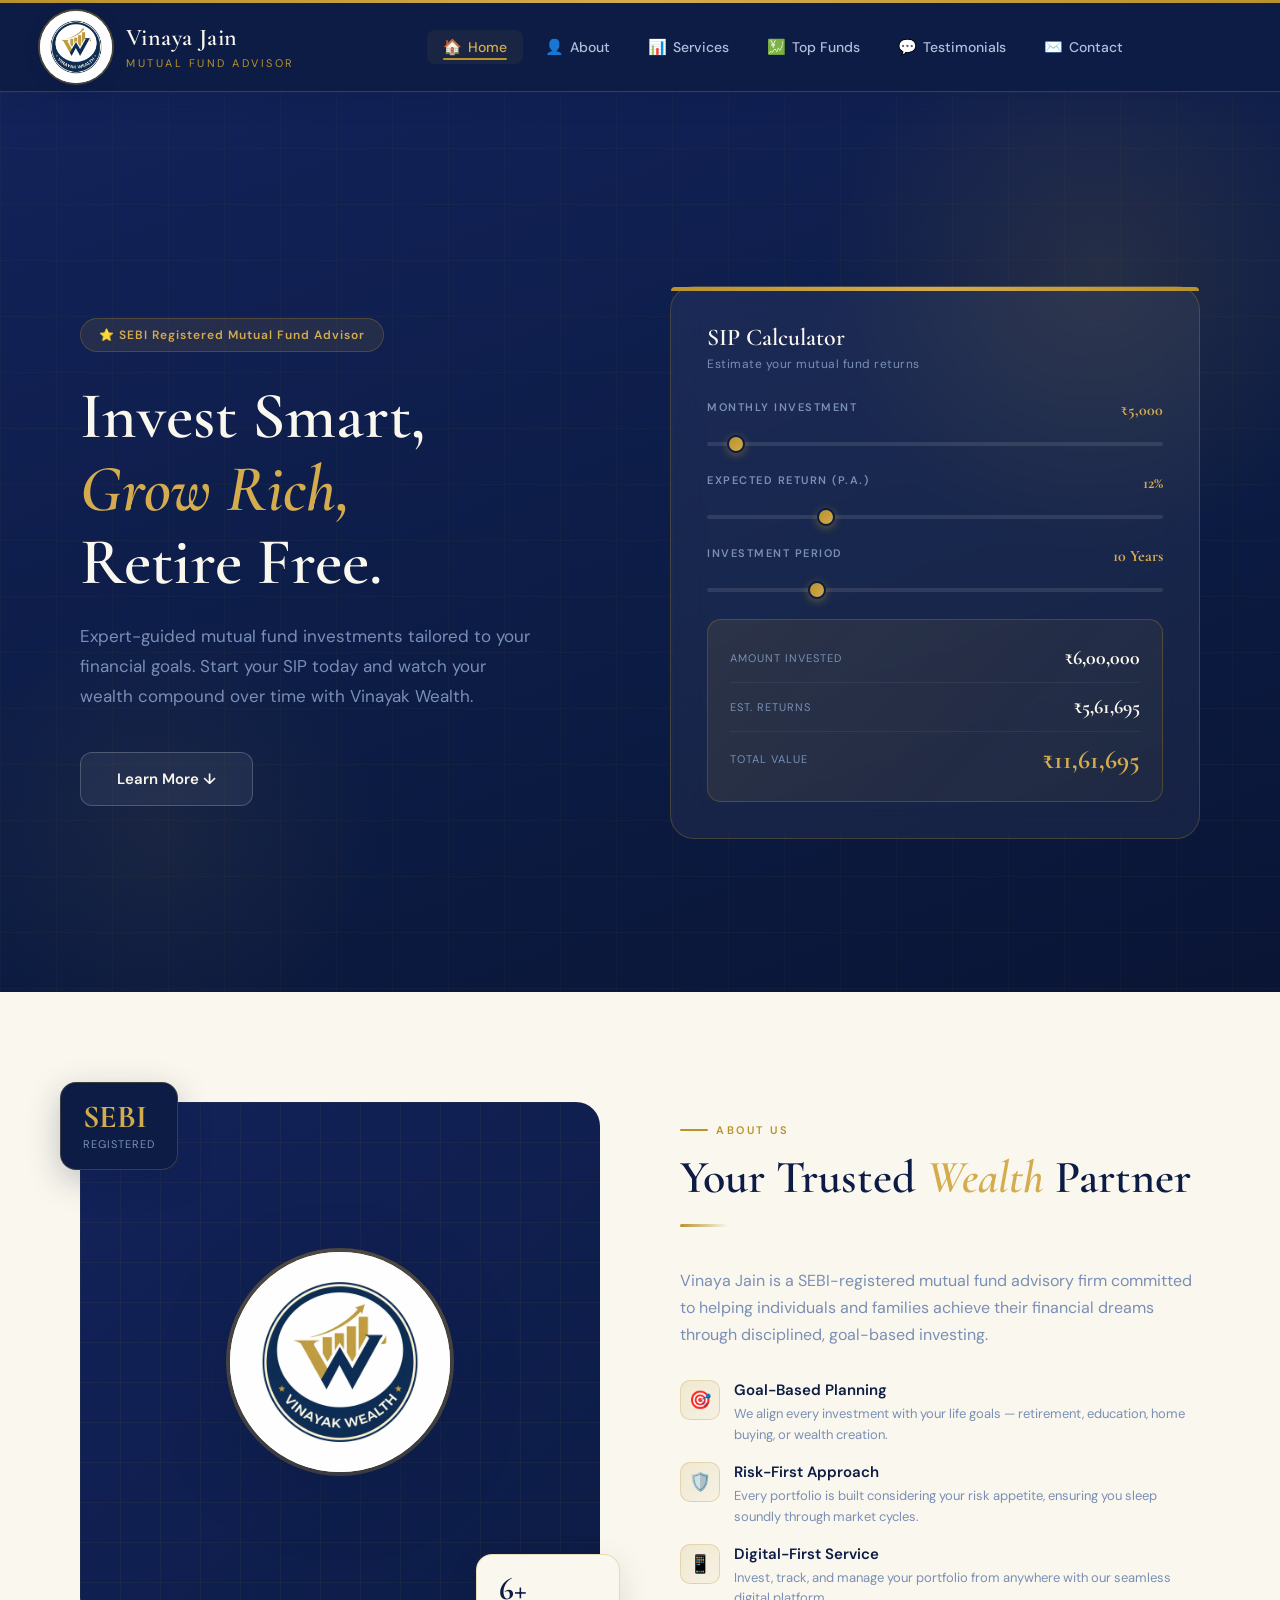
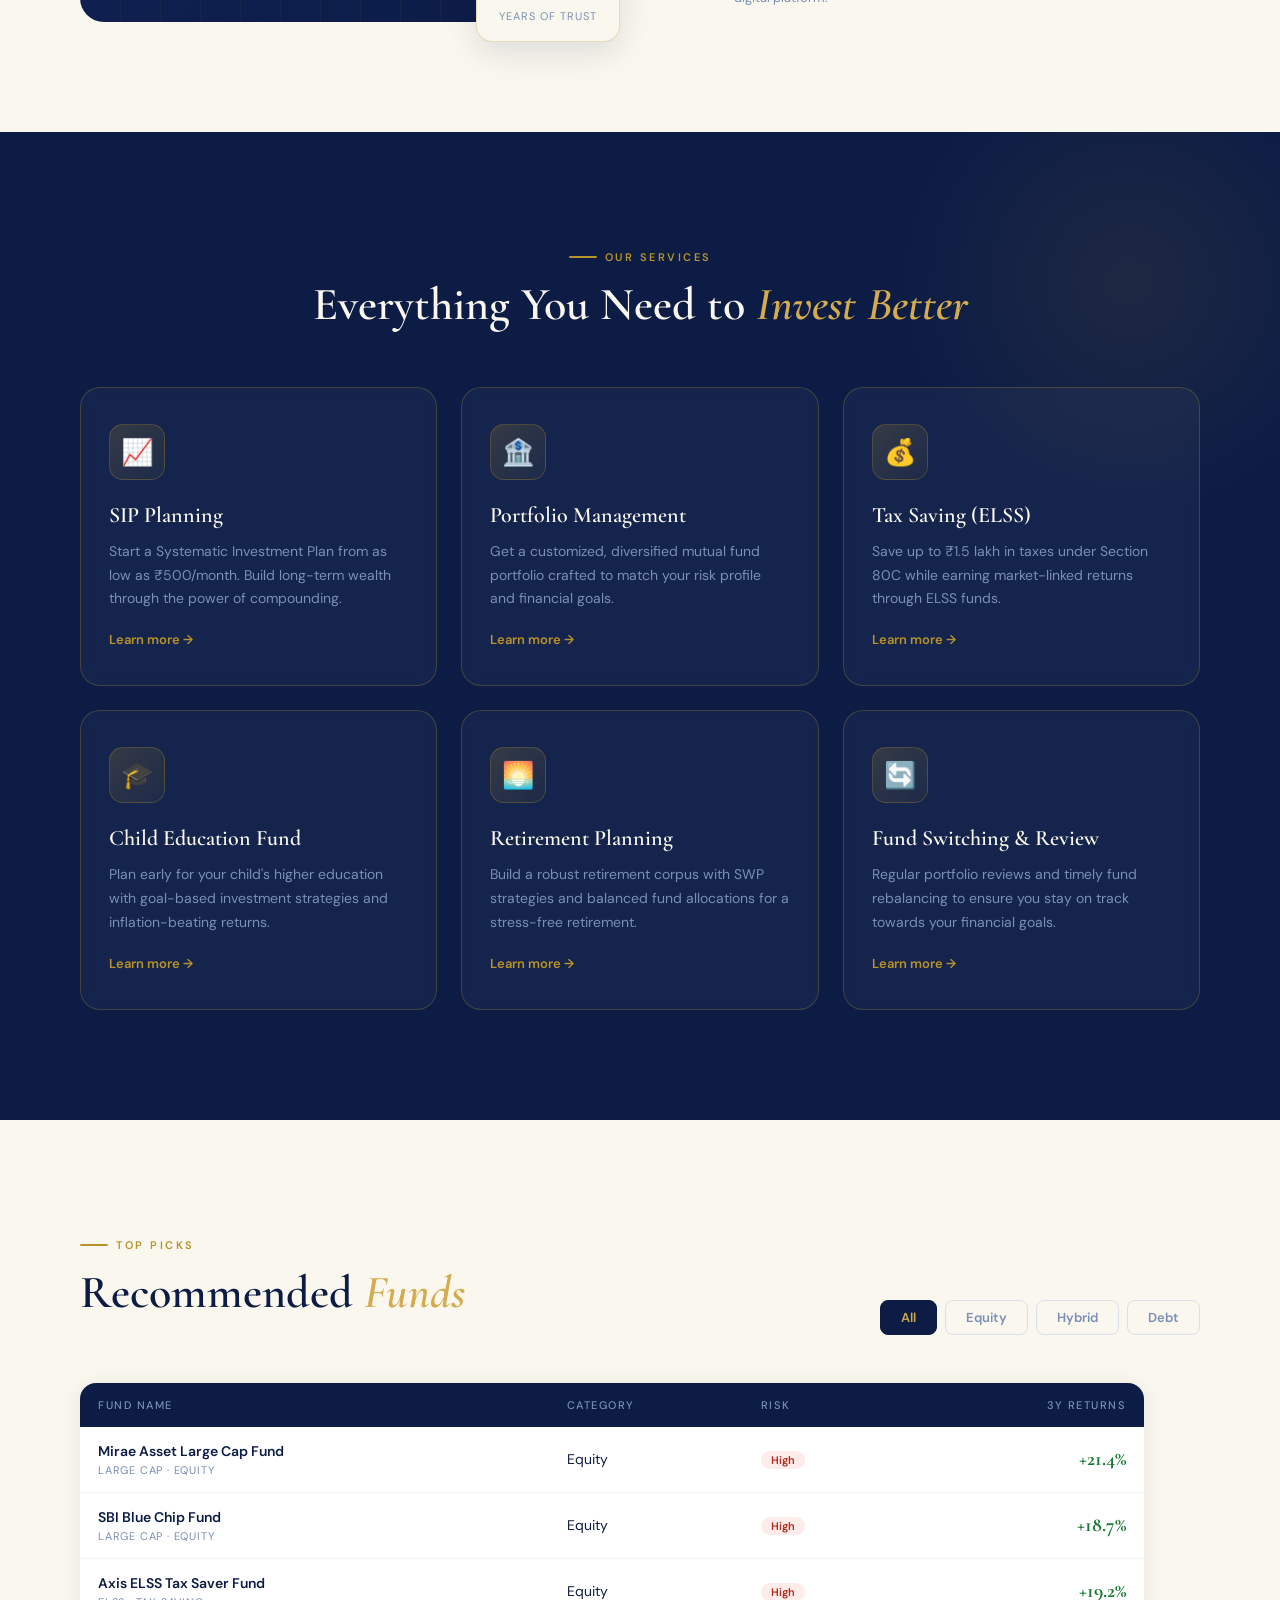
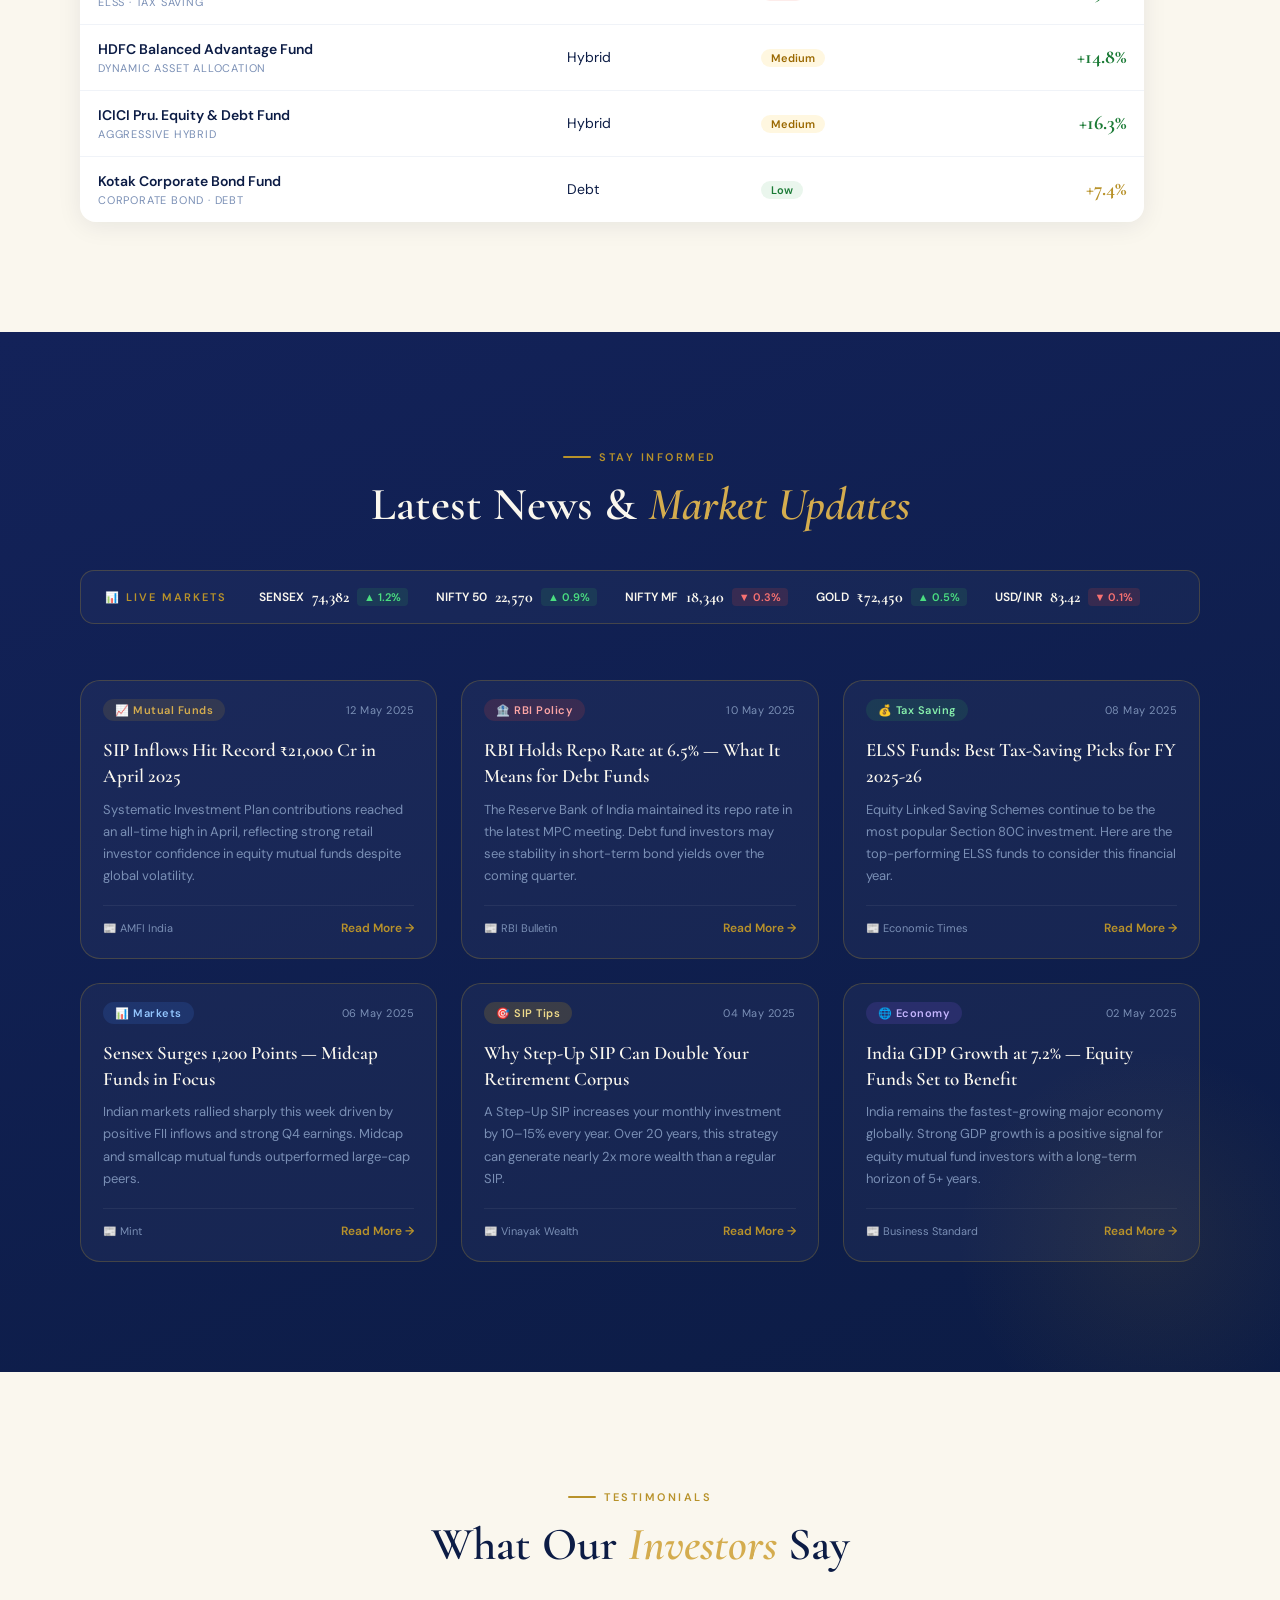
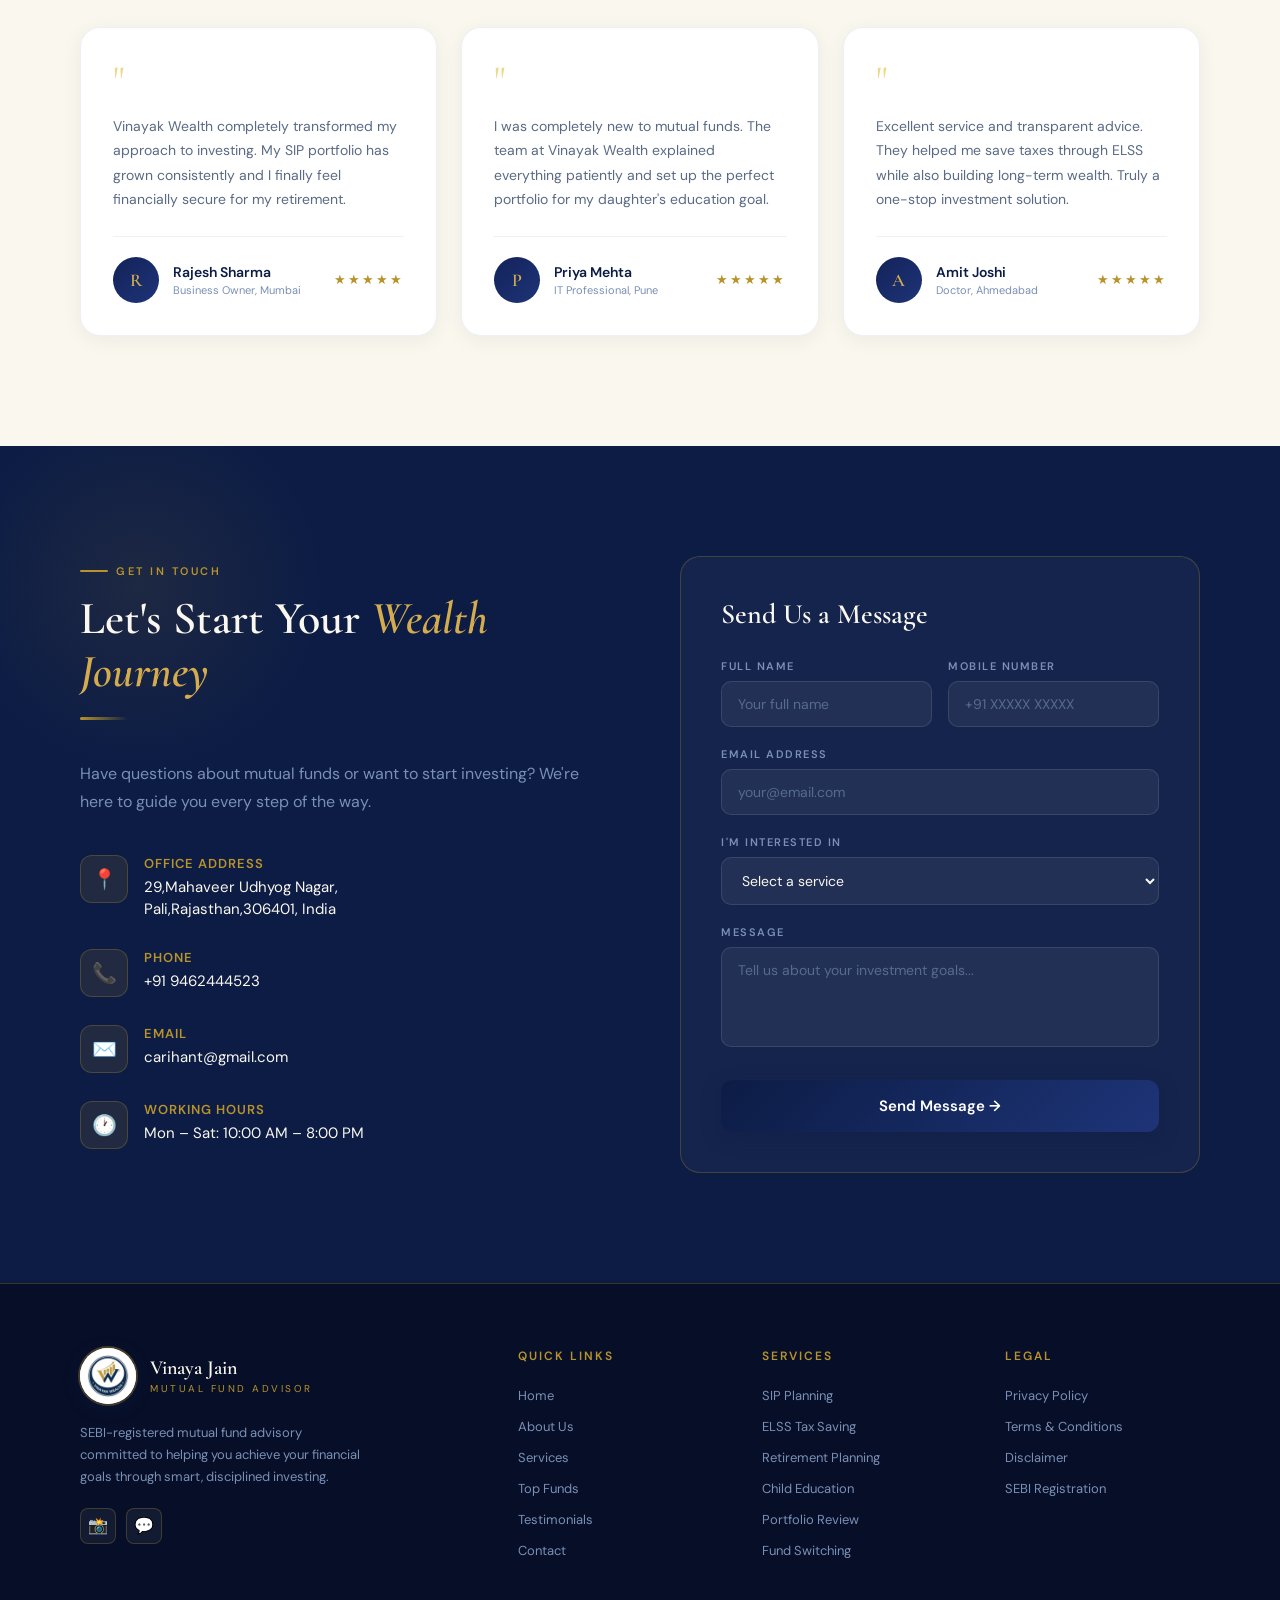
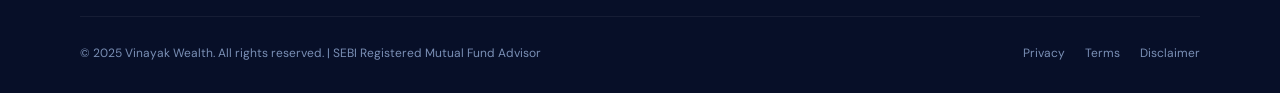
==== commit 89a2779e: "Update index.html" ====
--- a/index.html
+++ b/index.html
@@ -745,7 +745,7 @@
         }
 
         .funds-table {
-            width: 100%;
+            width: 95%;
             border-collapse: collapse;
             border-radius: 16px;
             overflow: hidden;
@@ -757,10 +757,10 @@
         }
 
         .funds-table thead th {
-            padding: 18px 20px;
+            padding: 15px 18px;
             text-align: left;
             font-size: 11px;
-            font-weight: 600;
+            font-weight: 500;
             letter-spacing: 1.5px;
             text-transform: uppercase;
             color: var(--text-muted);
@@ -779,7 +779,7 @@
         .funds-table tbody tr:last-child { border-bottom: none; }
 
         .funds-table tbody td {
-            padding: 18px 20px;
+            padding: 15px 18px;
             font-size: 14px;
             color: var(--navy);
         }
@@ -814,7 +814,7 @@
         .fund-risk {
             display: inline-flex;
             align-items: center;
-            padding: 4px 12px;
+            padding: 2px 10px;
             border-radius: 20px;
             font-size: 11px;
             font-weight: 600;
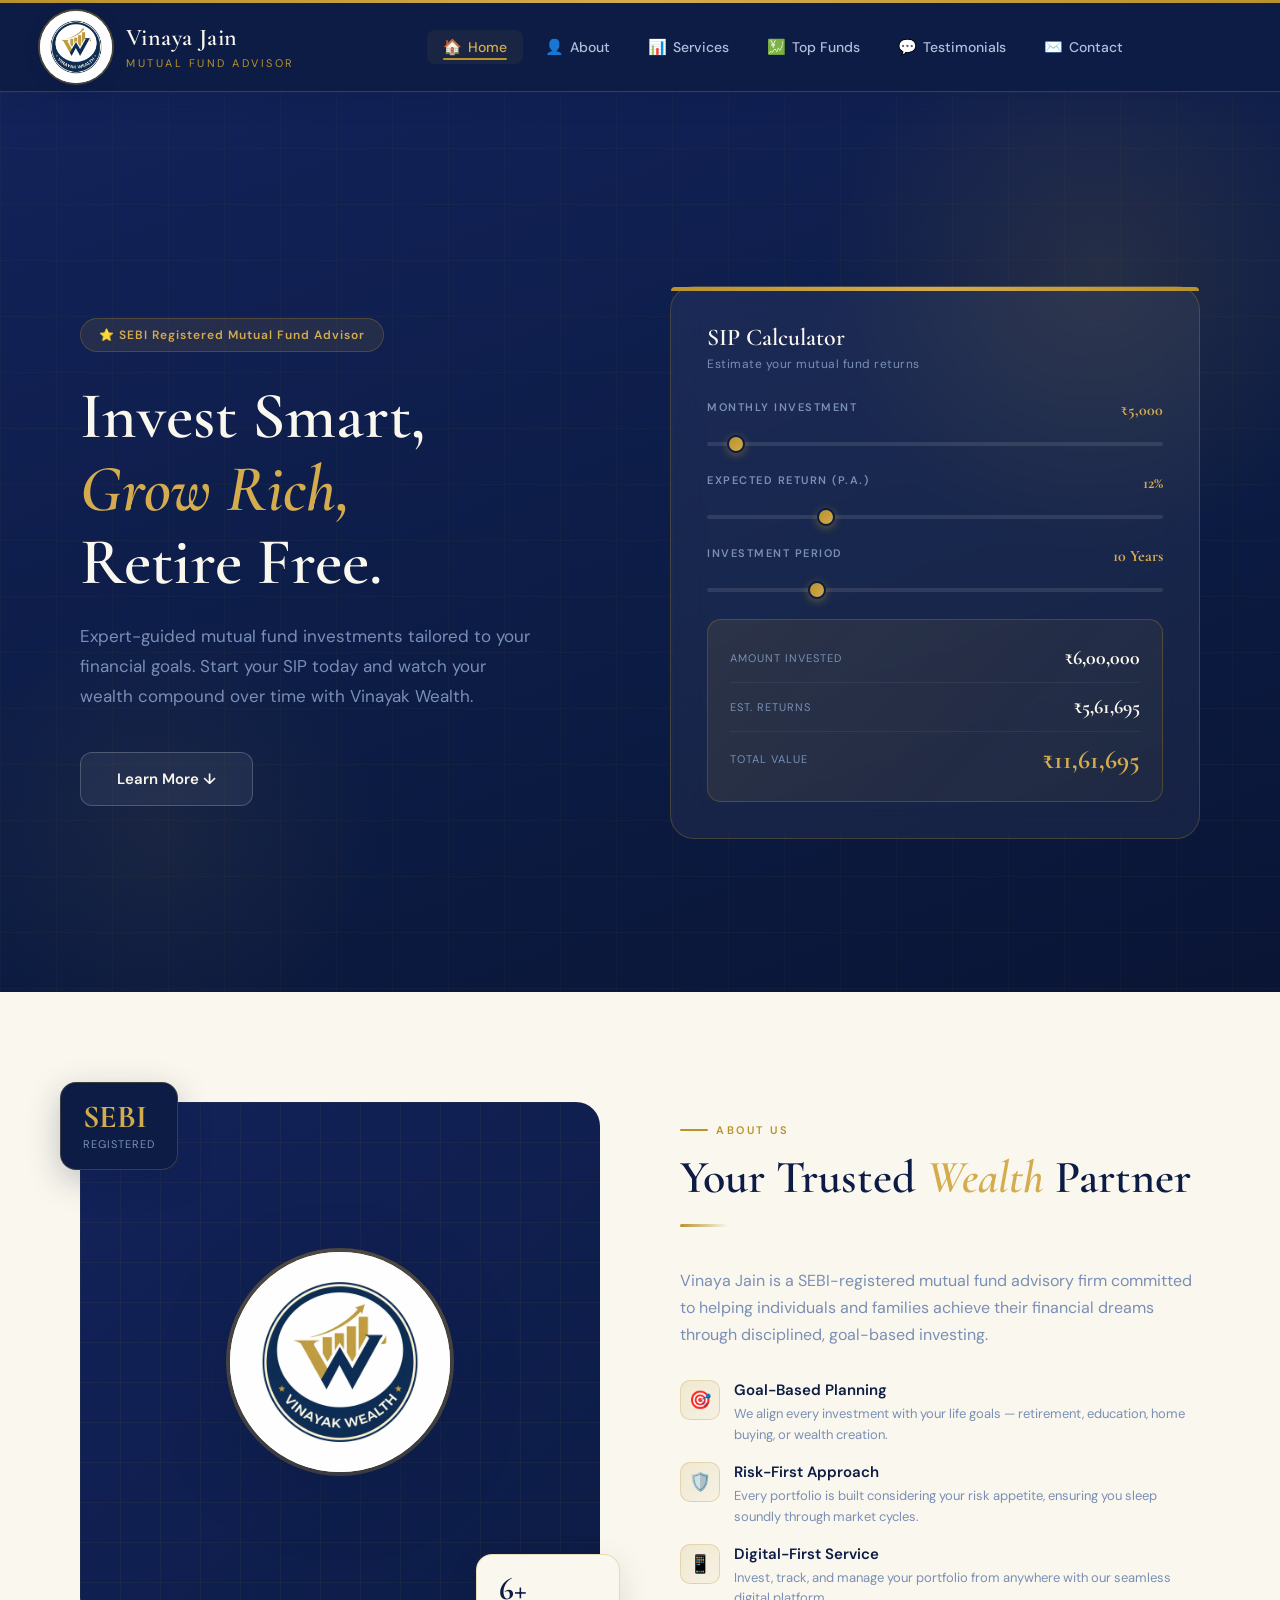
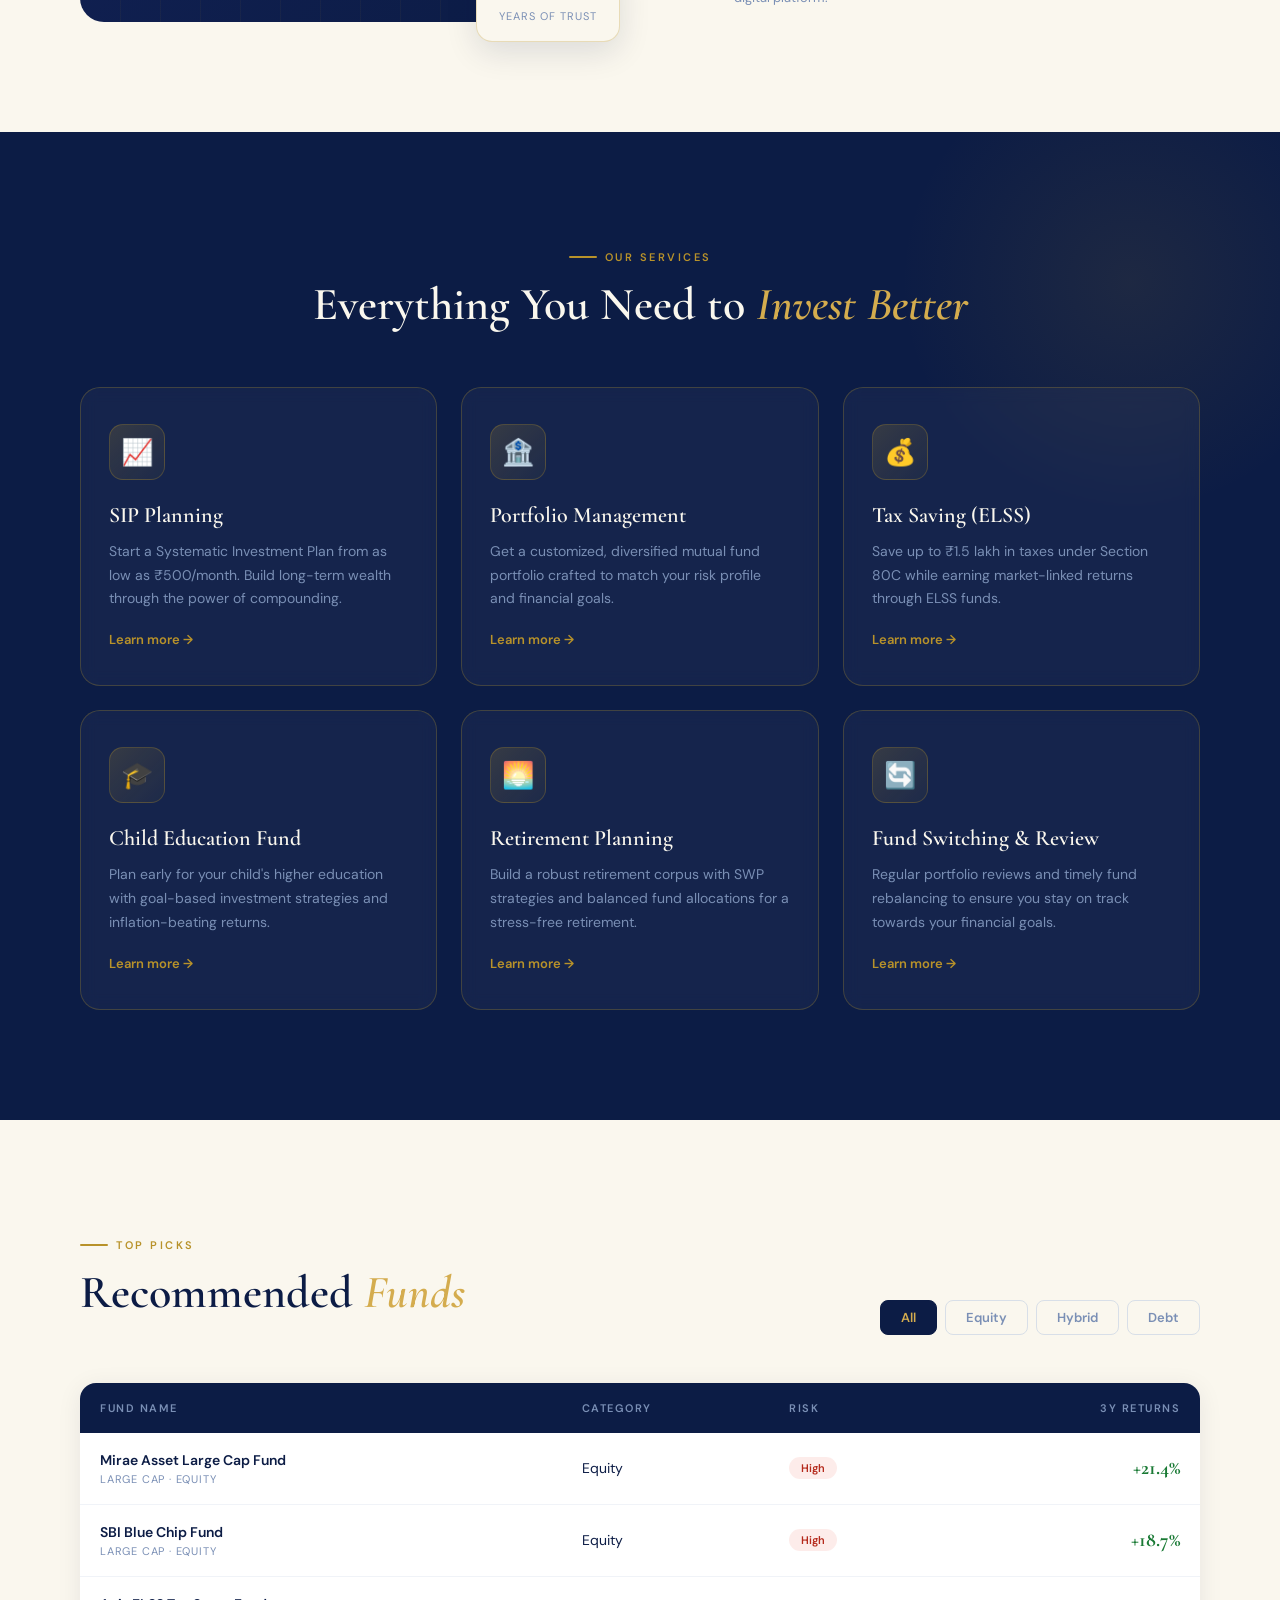
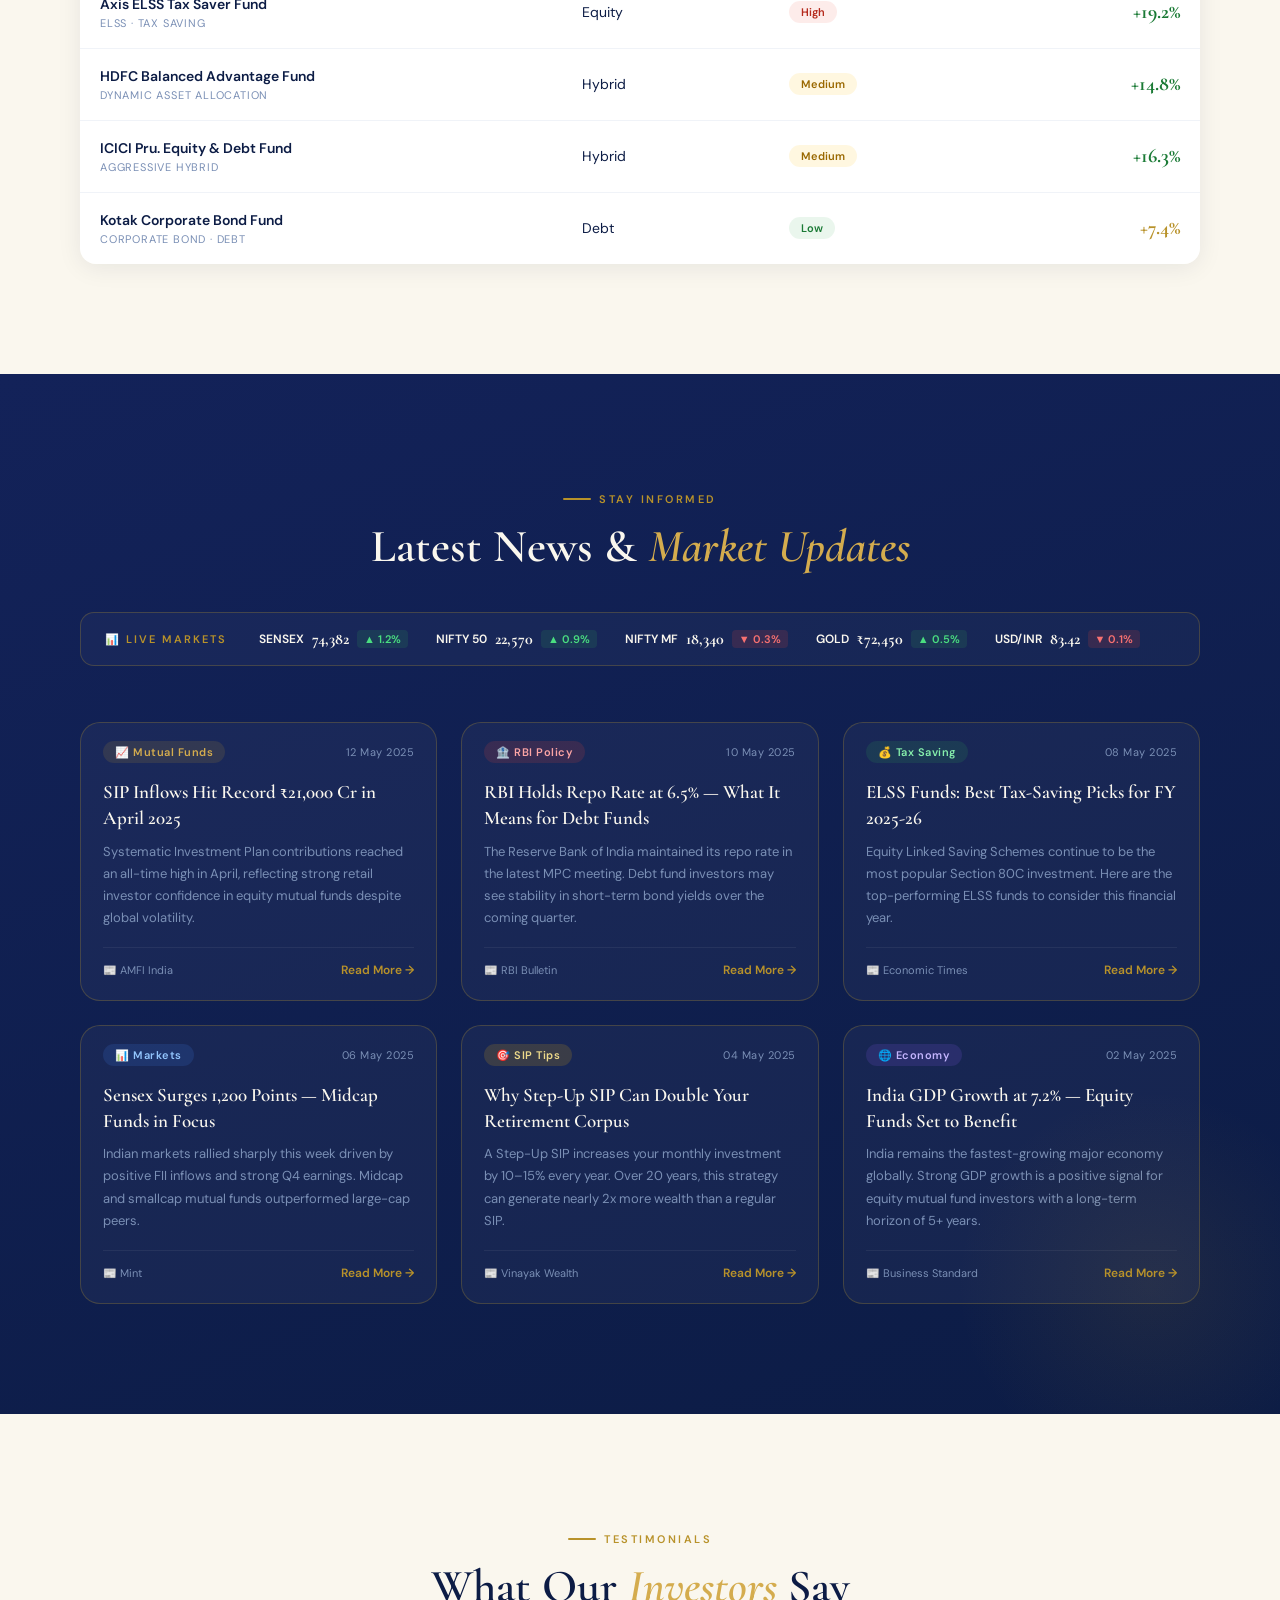
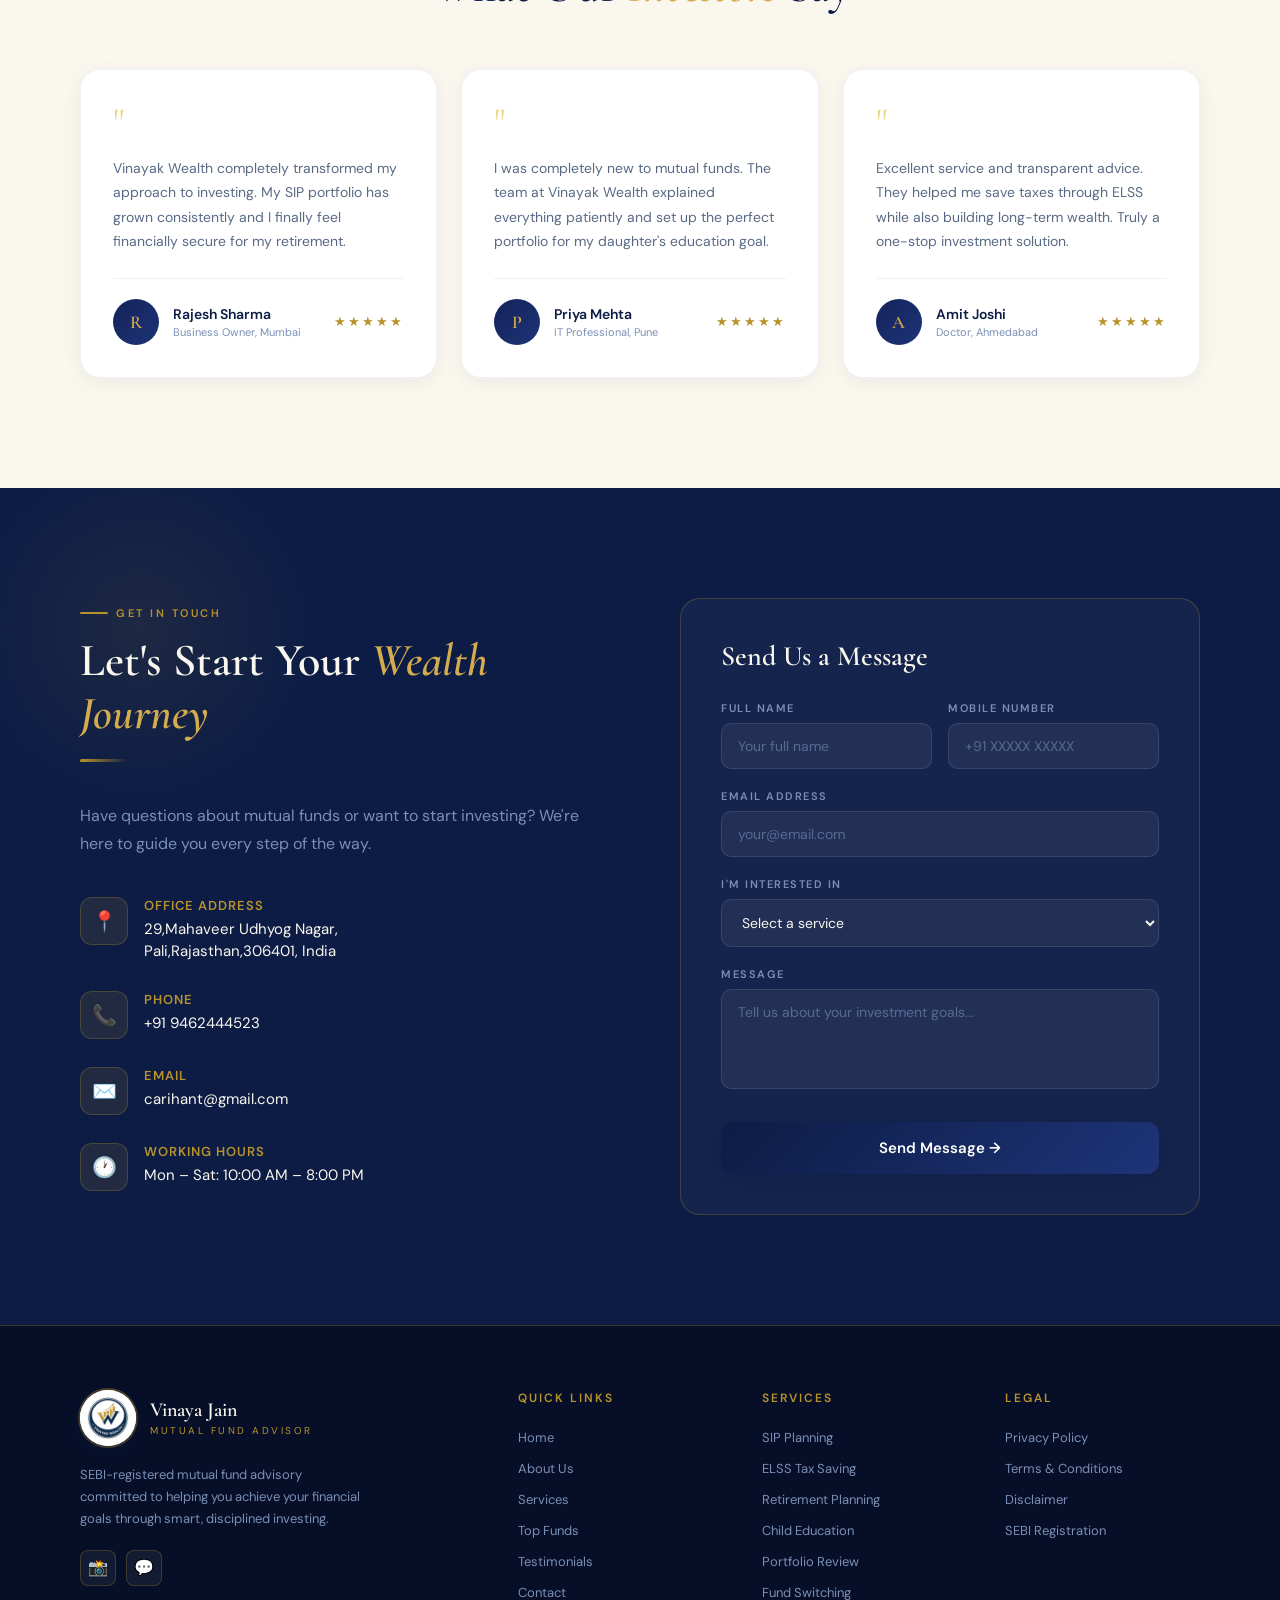
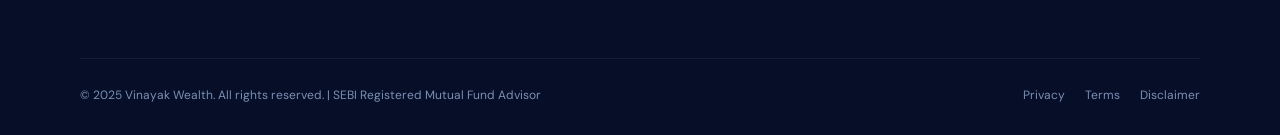
==== commit b6993c1d: "Update index.html" ====
--- a/index.html
+++ b/index.html
@@ -745,7 +745,7 @@
         }
 
         .funds-table {
-            width: 95%;
+            width: 100%;
             border-collapse: collapse;
             border-radius: 16px;
             overflow: hidden;
@@ -757,10 +757,10 @@
         }
 
         .funds-table thead th {
-            padding: 15px 18px;
+            padding: 18px 20px;
             text-align: left;
             font-size: 11px;
-            font-weight: 500;
+            font-weight: 600;
             letter-spacing: 1.5px;
             text-transform: uppercase;
             color: var(--text-muted);
@@ -779,7 +779,7 @@
         .funds-table tbody tr:last-child { border-bottom: none; }
 
         .funds-table tbody td {
-            padding: 15px 18px;
+            padding: 18px 20px;
             font-size: 14px;
             color: var(--navy);
         }
@@ -814,7 +814,7 @@
         .fund-risk {
             display: inline-flex;
             align-items: center;
-            padding: 2px 10px;
+            padding: 4px 12px;
             border-radius: 20px;
             font-size: 11px;
             font-weight: 600;
@@ -1437,6 +1437,7 @@
             .btn-hero-primary,
             .btn-hero-outline { width: 100%; justify-content: center; }
             .section-title { font-size: 30px; }
+            .funds-table { width: 90%;}
         }
     </style>
     
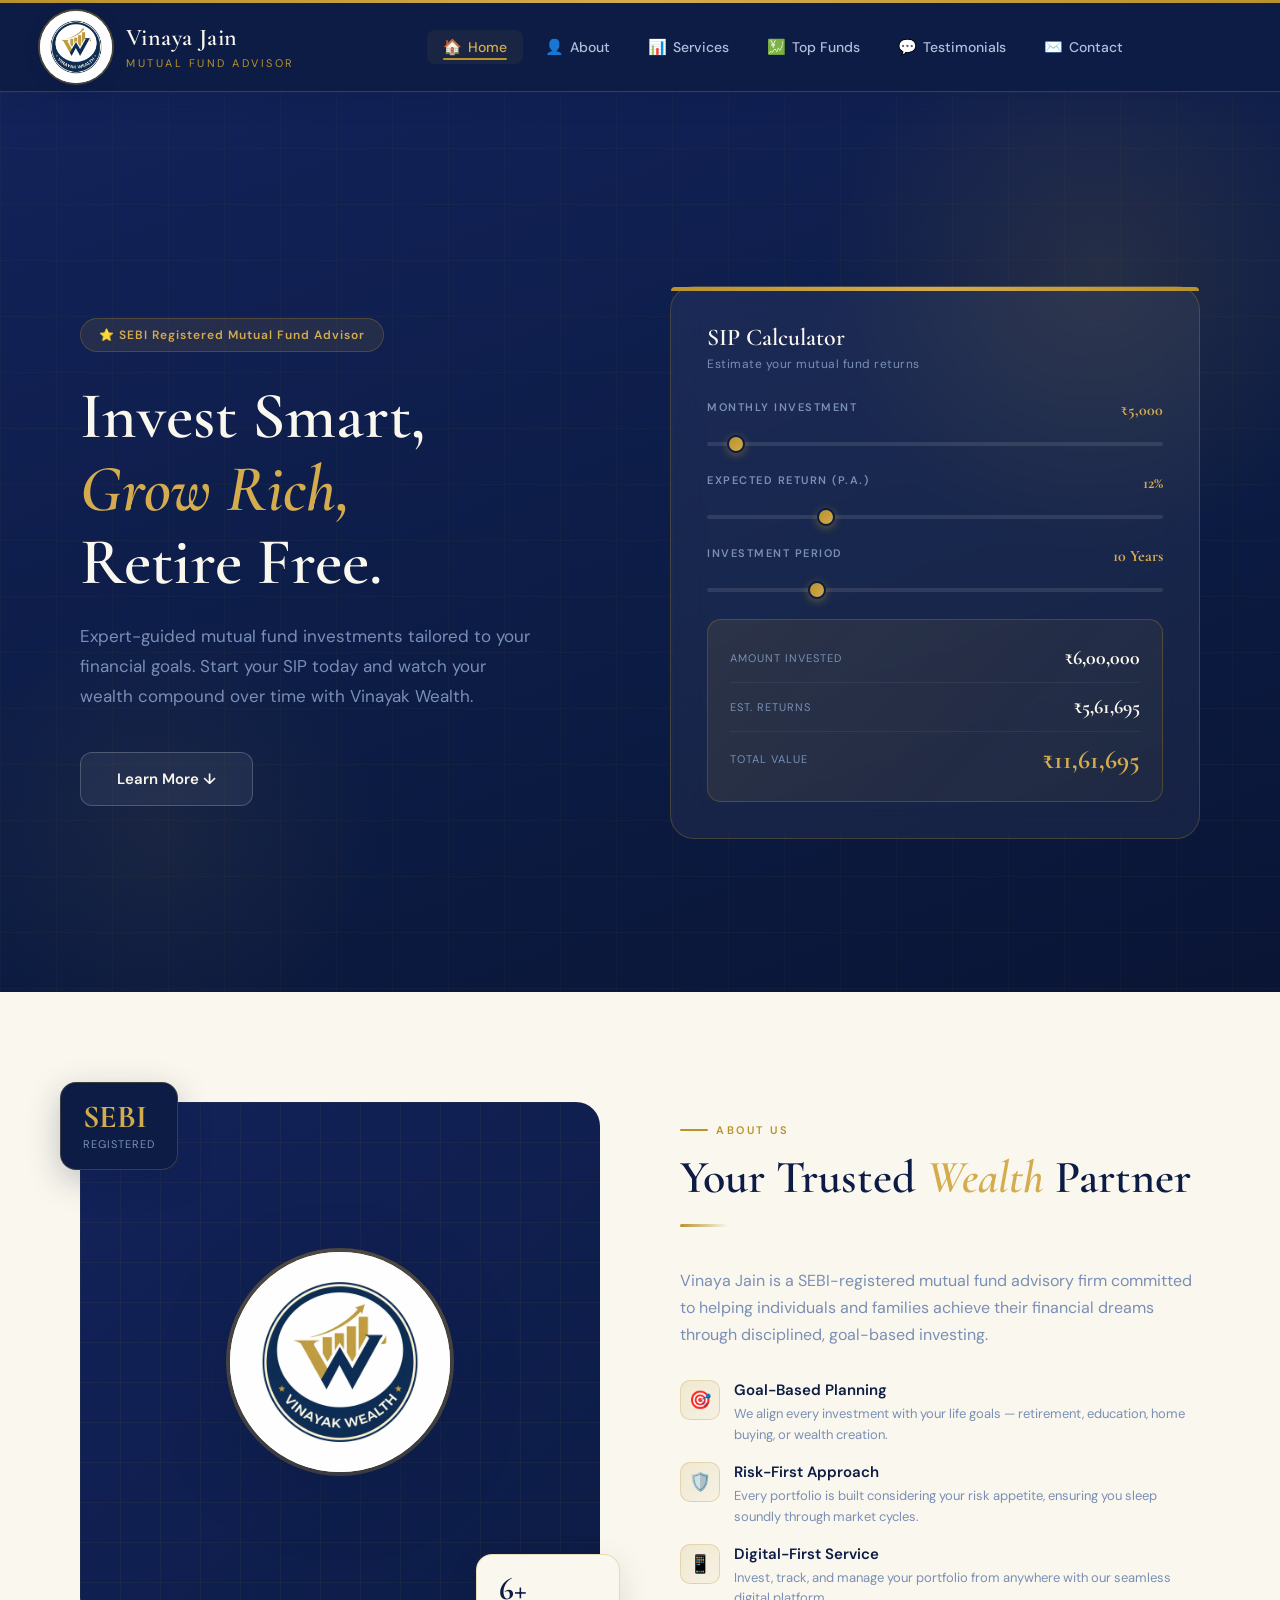
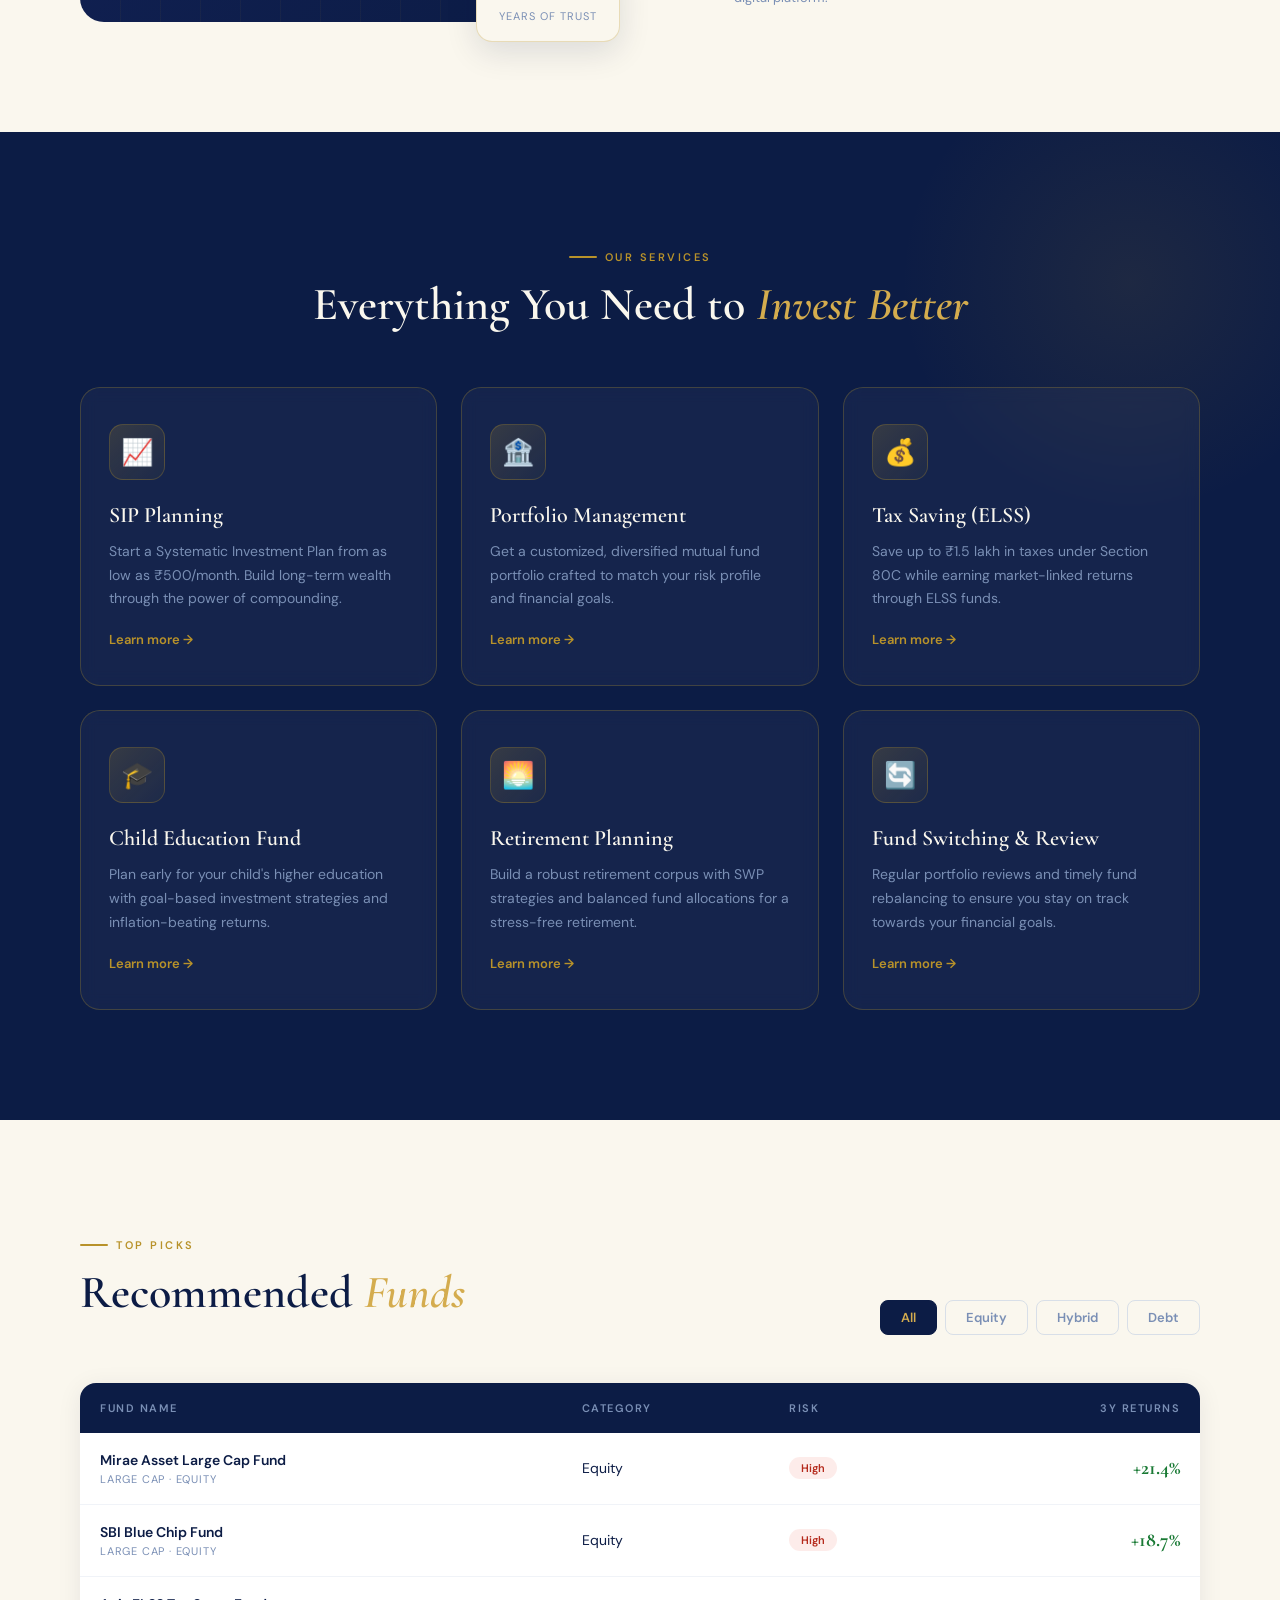
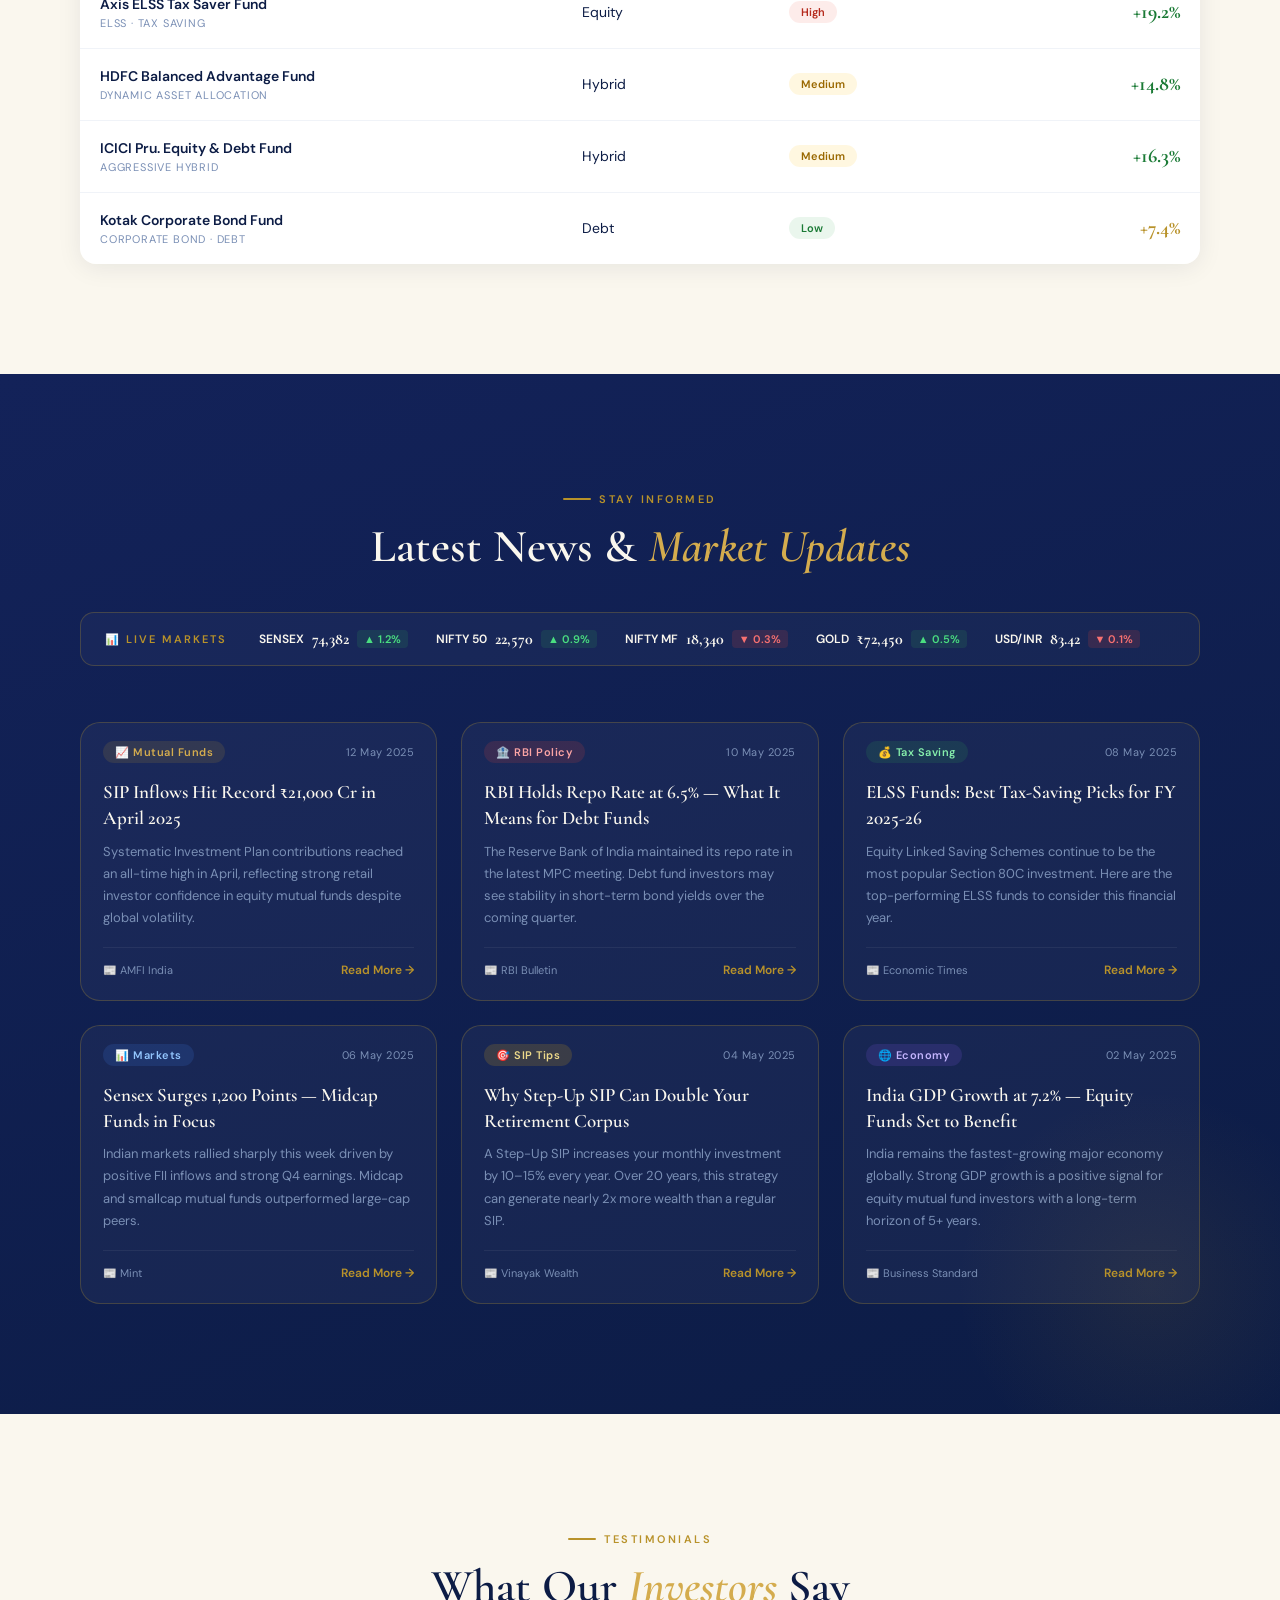
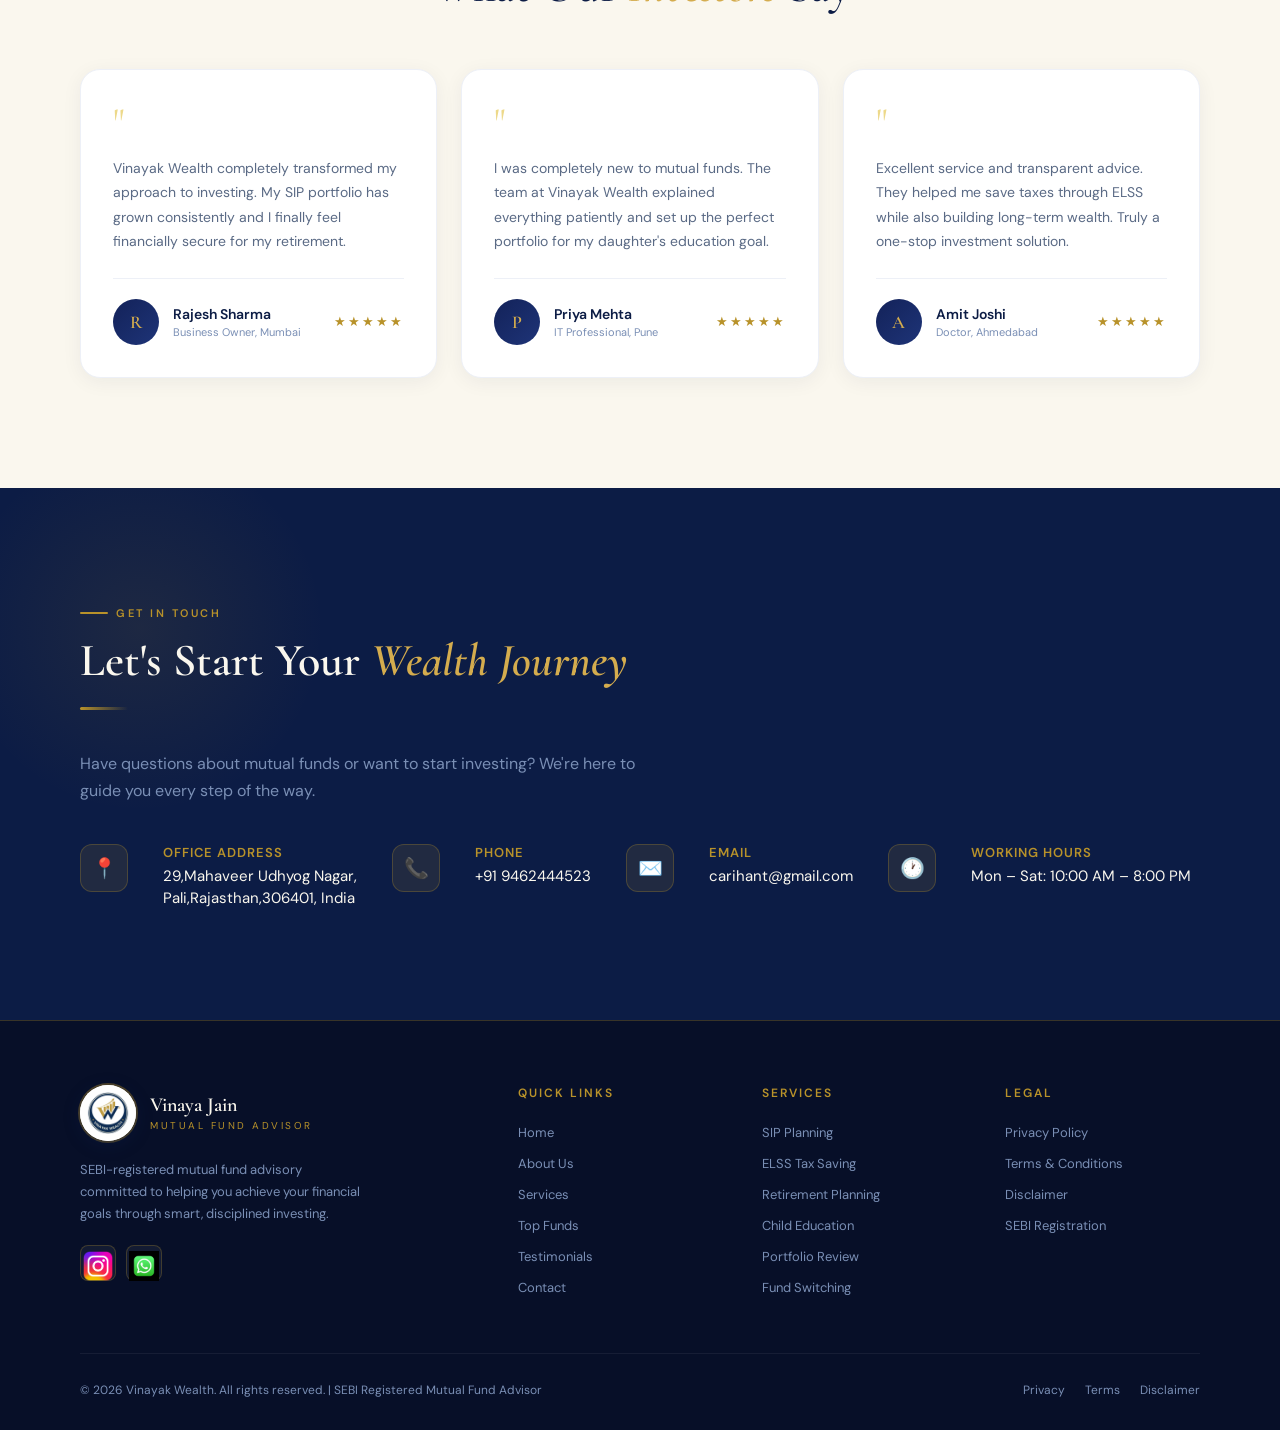
==== commit ecd28102: "Updated index page" ====
--- a/index.html
+++ b/index.html
@@ -1,6 +1,6 @@
-
 <!DOCTYPE html>
 <html lang="en">
+
 <head>
     <meta charset="UTF-8">
     <meta name="viewport" content="width=device-width, initial-scale=1.0">
@@ -8,30 +8,41 @@
     <link rel="icon" type="image/x-icon" href="image\vinayak_wealth img.jpeg">
     <link rel="stylesheet" href="navbar.css">
     <!-- Google Tag Manager -->
-<script>(function(w,d,s,l,i){w[l]=w[l]||[];w[l].push({'gtm.start':
-new Date().getTime(),event:'gtm.js'});var f=d.getElementsByTagName(s)[0],
-j=d.createElement(s),dl=l!='dataLayer'?'&l='+l:'';j.async=true;j.src=
-'https://www.googletagmanager.com/gtm.js?id='+i+dl;f.parentNode.insertBefore(j,f);
-})(window,document,'script','dataLayer','GTM-MNHGVZ4M');</script>
-<!-- End Google Tag Manager -->
+    <script>(function (w, d, s, l, i) {
+            w[l] = w[l] || []; w[l].push({
+                'gtm.start':
+                    new Date().getTime(), event: 'gtm.js'
+            }); var f = d.getElementsByTagName(s)[0],
+                j = d.createElement(s), dl = l != 'dataLayer' ? '&l=' + l : ''; j.async = true; j.src =
+                    'https://www.googletagmanager.com/gtm.js?id=' + i + dl; f.parentNode.insertBefore(j, f);
+        })(window, document, 'script', 'dataLayer', 'GTM-MNHGVZ4M');</script>
+    <!-- End Google Tag Manager -->
     <style>
         /* ── SHARED VARIABLES (same as navbar.css & style.css) ── */
         :root {
-            --gold:       #B8922A;
+            --gold: #B8922A;
             --gold-light: #D4AC4E;
-            --gold-pale:  #EDD98A;
-            --navy:       #0C1C45;
-            --navy-mid:   #132259;
+            --gold-pale: #EDD98A;
+            --navy: #0C1C45;
+            --navy-mid: #132259;
             --navy-light: #1E3478;
-            --cream:      #FAF7EE;
+            --cream: #FAF7EE;
             --text-muted: #7A8FB5;
-            --border:     rgba(184,146,42,0.28);
-            --white:      #ffffff;
-        }
-
-        *, *::before, *::after { box-sizing: border-box; margin: 0; padding: 0; }
-
-        html { scroll-behavior: smooth; }
+            --border: rgba(184, 146, 42, 0.28);
+            --white: #ffffff;
+        }
+
+        *,
+        *::before,
+        *::after {
+            box-sizing: border-box;
+            margin: 0;
+            padding: 0;
+        }
+
+        html {
+            scroll-behavior: smooth;
+        }
 
         body {
             font-family: 'DM Sans', sans-serif;
@@ -59,6 +70,7 @@
             color: var(--gold);
             margin-bottom: 14px;
         }
+
         .section-label::before {
             content: '';
             width: 28px;
@@ -76,6 +88,7 @@
             line-height: 1.15;
             margin-bottom: 16px;
         }
+
         .section-title em {
             font-style: italic;
             color: var(--gold-light);
@@ -115,8 +128,9 @@
             position: relative;
             overflow: hidden;
             transition: transform 0.2s, box-shadow 0.2s;
-            box-shadow: 0 6px 20px rgba(12,28,69,0.3);
-        }
+            box-shadow: 0 6px 20px rgba(12, 28, 69, 0.3);
+        }
+
         .btn-primary::before {
             content: '';
             position: absolute;
@@ -125,9 +139,20 @@
             opacity: 0;
             transition: opacity 0.3s;
         }
-        .btn-primary:hover { transform: translateY(-2px); box-shadow: 0 10px 28px rgba(12,28,69,0.35); }
-        .btn-primary:hover::before { opacity: 1; }
-        .btn-primary span { position: relative; z-index: 1; }
+
+        .btn-primary:hover {
+            transform: translateY(-2px);
+            box-shadow: 0 10px 28px rgba(12, 28, 69, 0.35);
+        }
+
+        .btn-primary:hover::before {
+            opacity: 1;
+        }
+
+        .btn-primary span {
+            position: relative;
+            z-index: 1;
+        }
 
         .btn-outline {
             display: inline-flex;
@@ -139,15 +164,16 @@
             font-family: 'DM Sans', sans-serif;
             font-size: 15px;
             font-weight: 600;
-            border: 1.5px solid rgba(12,28,69,0.25);
+            border: 1.5px solid rgba(12, 28, 69, 0.25);
             border-radius: 12px;
             cursor: pointer;
             text-decoration: none;
             transition: border-color 0.25s, background 0.25s, color 0.25s, transform 0.2s;
         }
+
         .btn-outline:hover {
             border-color: var(--gold);
-            background: rgba(184,146,42,0.06);
+            background: rgba(184, 146, 42, 0.06);
             color: var(--gold);
             transform: translateY(-1px);
         }
@@ -168,25 +194,37 @@
         #hero::before {
             content: '';
             position: absolute;
-            top: -120px; right: -120px;
-            width: 600px; height: 600px;
+            top: -120px;
+            right: -120px;
+            width: 600px;
+            height: 600px;
             border-radius: 50%;
-            background: radial-gradient(circle, rgba(184,146,42,0.14) 0%, transparent 65%);
+            background: radial-gradient(circle, rgba(184, 146, 42, 0.14) 0%, transparent 65%);
             animation: floatOrb 8s ease-in-out infinite;
         }
+
         #hero::after {
             content: '';
             position: absolute;
-            bottom: -80px; left: -80px;
-            width: 480px; height: 480px;
+            bottom: -80px;
+            left: -80px;
+            width: 480px;
+            height: 480px;
             border-radius: 50%;
-            background: radial-gradient(circle, rgba(184,146,42,0.08) 0%, transparent 65%);
+            background: radial-gradient(circle, rgba(184, 146, 42, 0.08) 0%, transparent 65%);
             animation: floatOrb 10s ease-in-out infinite reverse;
         }
 
         @keyframes floatOrb {
-            0%, 100% { transform: translate(0, 0) scale(1); }
-            50%       { transform: translate(30px, -30px) scale(1.05); }
+
+            0%,
+            100% {
+                transform: translate(0, 0) scale(1);
+            }
+
+            50% {
+                transform: translate(30px, -30px) scale(1.05);
+            }
         }
 
         /* Gold grid overlay */
@@ -194,8 +232,8 @@
             position: absolute;
             inset: 0;
             background-image:
-                linear-gradient(rgba(184,146,42,0.04) 1px, transparent 1px),
-                linear-gradient(90deg, rgba(184,146,42,0.04) 1px, transparent 1px);
+                linear-gradient(rgba(184, 146, 42, 0.04) 1px, transparent 1px),
+                linear-gradient(90deg, rgba(184, 146, 42, 0.04) 1px, transparent 1px);
             background-size: 56px 56px;
             pointer-events: none;
         }
@@ -214,13 +252,16 @@
         }
 
         /* ── Hero Left ── */
-        .hero-left { display: flex; flex-direction: column; }
+        .hero-left {
+            display: flex;
+            flex-direction: column;
+        }
 
         .hero-badge {
             display: inline-flex;
             align-items: center;
             gap: 8px;
-            background: rgba(184,146,42,0.12);
+            background: rgba(184, 146, 42, 0.12);
             border: 1px solid var(--border);
             border-radius: 40px;
             padding: 8px 18px;
@@ -279,12 +320,13 @@
             border-radius: 12px;
             cursor: pointer;
             text-decoration: none;
-            box-shadow: 0 8px 28px rgba(184,146,42,0.4);
+            box-shadow: 0 8px 28px rgba(184, 146, 42, 0.4);
             transition: transform 0.2s, box-shadow 0.2s;
         }
+
         .btn-hero-primary:hover {
             transform: translateY(-3px);
-            box-shadow: 0 14px 36px rgba(184,146,42,0.5);
+            box-shadow: 0 14px 36px rgba(184, 146, 42, 0.5);
         }
 
         .btn-hero-outline {
@@ -292,20 +334,21 @@
             align-items: center;
             gap: 10px;
             padding: 16px 36px;
-            background: rgba(255,255,255,0.06);
+            background: rgba(255, 255, 255, 0.06);
             color: var(--cream);
             font-family: 'DM Sans', sans-serif;
             font-size: 15px;
             font-weight: 600;
-            border: 1.5px solid rgba(255,255,255,0.2);
+            border: 1.5px solid rgba(255, 255, 255, 0.2);
             border-radius: 12px;
             cursor: pointer;
             text-decoration: none;
             transition: background 0.25s, border-color 0.25s, transform 0.2s;
         }
+
         .btn-hero-outline:hover {
-            background: rgba(255,255,255,0.1);
-            border-color: rgba(255,255,255,0.35);
+            background: rgba(255, 255, 255, 0.1);
+            border-color: rgba(255, 255, 255, 0.35);
             transform: translateY(-2px);
         }
 
@@ -314,7 +357,7 @@
             gap: 32px;
             margin-top: 52px;
             padding-top: 32px;
-            border-top: 1px solid rgba(255,255,255,0.08);
+            border-top: 1px solid rgba(255, 255, 255, 0.08);
             animation: fadeUp 0.6s 0.5s ease both;
         }
 
@@ -325,6 +368,7 @@
             color: var(--gold-light);
             line-height: 1;
         }
+
         .hero-stat .lbl {
             font-size: 11px;
             color: var(--text-muted);
@@ -335,7 +379,7 @@
 
         /* ── SIP Calculator Card ── */
         .sip-card {
-            background: rgba(255,255,255,0.05);
+            background: rgba(255, 255, 255, 0.05);
             border: 1px solid var(--border);
             border-radius: 24px;
             padding: 36px;
@@ -347,7 +391,9 @@
         .sip-card::before {
             content: '';
             position: absolute;
-            top: 0; left: 0; right: 0;
+            top: 0;
+            left: 0;
+            right: 0;
             height: 4px;
             background: linear-gradient(90deg, var(--gold), var(--gold-light), var(--gold));
             border-radius: 24px 24px 0 0;
@@ -368,7 +414,9 @@
             letter-spacing: 0.5px;
         }
 
-        .sip-field { margin-bottom: 22px; }
+        .sip-field {
+            margin-bottom: 22px;
+        }
 
         .sip-field label {
             display: flex;
@@ -394,7 +442,7 @@
             width: 100%;
             height: 4px;
             border-radius: 4px;
-            background: rgba(255,255,255,0.1);
+            background: rgba(255, 255, 255, 0.1);
             outline: none;
             cursor: pointer;
             appearance: none;
@@ -409,11 +457,11 @@
             background: linear-gradient(135deg, var(--gold), var(--gold-light));
             border: 2px solid var(--navy);
             cursor: pointer;
-            box-shadow: 0 2px 8px rgba(184,146,42,0.5);
+            box-shadow: 0 2px 8px rgba(184, 146, 42, 0.5);
         }
 
         .sip-result {
-            background: linear-gradient(135deg, rgba(184,146,42,0.12), rgba(184,146,42,0.05));
+            background: linear-gradient(135deg, rgba(184, 146, 42, 0.12), rgba(184, 146, 42, 0.05));
             border: 1px solid var(--border);
             border-radius: 14px;
             padding: 20px 22px;
@@ -427,8 +475,8 @@
             padding: 6px 0;
         }
 
-        .sip-result-row + .sip-result-row {
-            border-top: 1px solid rgba(255,255,255,0.06);
+        .sip-result-row+.sip-result-row {
+            border-top: 1px solid rgba(255, 255, 255, 0.06);
             margin-top: 6px;
             padding-top: 12px;
         }
@@ -488,8 +536,8 @@
             position: absolute;
             inset: 0;
             background-image:
-                linear-gradient(rgba(184,146,42,0.06) 1px, transparent 1px),
-                linear-gradient(90deg, rgba(184,146,42,0.06) 1px, transparent 1px);
+                linear-gradient(rgba(184, 146, 42, 0.06) 1px, transparent 1px),
+                linear-gradient(90deg, rgba(184, 146, 42, 0.06) 1px, transparent 1px);
             background-size: 40px 40px;
         }
 
@@ -499,7 +547,7 @@
             border-radius: 50%;
             background: #fff;
             overflow: hidden;
-            box-shadow: 0 20px 60px rgba(12,28,69,0.5), 0 0 0 4px rgba(184,146,42,0.4);
+            box-shadow: 0 20px 60px rgba(12, 28, 69, 0.5), 0 0 0 4px rgba(184, 146, 42, 0.4);
             position: relative;
             z-index: 1;
         }
@@ -518,7 +566,7 @@
             border: 1px solid var(--border);
             border-radius: 16px;
             padding: 18px 22px;
-            box-shadow: 0 10px 32px rgba(12,28,69,0.12);
+            box-shadow: 0 10px 32px rgba(12, 28, 69, 0.12);
             z-index: 2;
         }
 
@@ -546,7 +594,7 @@
             border: 1px solid var(--border);
             border-radius: 16px;
             padding: 18px 22px;
-            box-shadow: 0 10px 32px rgba(12,28,69,0.25);
+            box-shadow: 0 10px 32px rgba(12, 28, 69, 0.25);
             z-index: 2;
         }
 
@@ -582,7 +630,7 @@
         .about-point-icon {
             width: 40px;
             height: 40px;
-            background: linear-gradient(135deg, rgba(184,146,42,0.15), rgba(184,146,42,0.05));
+            background: linear-gradient(135deg, rgba(184, 146, 42, 0.15), rgba(184, 146, 42, 0.05));
             border: 1px solid var(--border);
             border-radius: 10px;
             display: flex;
@@ -618,10 +666,12 @@
         #services::before {
             content: '';
             position: absolute;
-            top: -100px; right: -100px;
-            width: 500px; height: 500px;
+            top: -100px;
+            right: -100px;
+            width: 500px;
+            height: 500px;
             border-radius: 50%;
-            background: radial-gradient(circle, rgba(184,146,42,0.1) 0%, transparent 65%);
+            background: radial-gradient(circle, rgba(184, 146, 42, 0.1) 0%, transparent 65%);
             pointer-events: none;
         }
 
@@ -633,7 +683,7 @@
         }
 
         .service-card {
-            background: rgba(255,255,255,0.04);
+            background: rgba(255, 255, 255, 0.04);
             border: 1px solid var(--border);
             border-radius: 20px;
             padding: 36px 28px;
@@ -646,7 +696,9 @@
         .service-card::before {
             content: '';
             position: absolute;
-            top: 0; left: 0; right: 0;
+            top: 0;
+            left: 0;
+            right: 0;
             height: 3px;
             background: linear-gradient(90deg, var(--gold), var(--gold-light));
             transform: scaleX(0);
@@ -655,17 +707,19 @@
         }
 
         .service-card:hover {
-            background: rgba(184,146,42,0.06);
+            background: rgba(184, 146, 42, 0.06);
             transform: translateY(-6px);
-            box-shadow: 0 20px 48px rgba(12,28,69,0.4);
-        }
-
-        .service-card:hover::before { transform: scaleX(1); }
+            box-shadow: 0 20px 48px rgba(12, 28, 69, 0.4);
+        }
+
+        .service-card:hover::before {
+            transform: scaleX(1);
+        }
 
         .service-icon {
             width: 56px;
             height: 56px;
-            background: linear-gradient(135deg, rgba(184,146,42,0.2), rgba(184,146,42,0.05));
+            background: linear-gradient(135deg, rgba(184, 146, 42, 0.2), rgba(184, 146, 42, 0.05));
             border: 1px solid var(--border);
             border-radius: 14px;
             display: flex;
@@ -701,7 +755,9 @@
             transition: gap 0.2s;
         }
 
-        .service-link:hover { gap: 10px; }
+        .service-link:hover {
+            gap: 10px;
+        }
 
         /* ============================================================
            TOP FUNDS SECTION
@@ -738,7 +794,8 @@
             transition: all 0.2s;
         }
 
-        .fund-tab.active, .fund-tab:hover {
+        .fund-tab.active,
+        .fund-tab:hover {
             background: var(--navy);
             color: var(--gold-light);
             border-color: var(--navy);
@@ -749,7 +806,7 @@
             border-collapse: collapse;
             border-radius: 16px;
             overflow: hidden;
-            box-shadow: 0 4px 24px rgba(12,28,69,0.08);
+            box-shadow: 0 4px 24px rgba(12, 28, 69, 0.08);
         }
 
         .funds-table thead tr {
@@ -766,7 +823,9 @@
             color: var(--text-muted);
         }
 
-        .funds-table thead th:last-child { text-align: right; }
+        .funds-table thead th:last-child {
+            text-align: right;
+        }
 
         .funds-table tbody tr {
             background: #fff;
@@ -774,9 +833,13 @@
             transition: background 0.2s;
         }
 
-        .funds-table tbody tr:hover { background: #F7F9FF; }
-
-        .funds-table tbody tr:last-child { border-bottom: none; }
+        .funds-table tbody tr:hover {
+            background: #F7F9FF;
+        }
+
+        .funds-table tbody tr:last-child {
+            border-bottom: none;
+        }
 
         .funds-table tbody td {
             padding: 18px 20px;
@@ -784,7 +847,9 @@
             color: var(--navy);
         }
 
-        .funds-table tbody td:last-child { text-align: right; }
+        .funds-table tbody td:last-child {
+            text-align: right;
+        }
 
         .fund-row-name {
             font-weight: 600;
@@ -803,7 +868,7 @@
             display: inline-flex;
             align-items: center;
             gap: 6px;
-            background: rgba(12,28,69,0.06);
+            background: rgba(12, 28, 69, 0.06);
             border-radius: 6px;
             padding: 4px 10px;
             font-size: 12px;
@@ -820,9 +885,20 @@
             font-weight: 600;
         }
 
-        .fund-risk.low    { background: rgba(52,168,83,0.1);  color: #1A7A35; }
-        .fund-risk.medium { background: rgba(251,188,5,0.12); color: #9A6800; }
-        .fund-risk.high   { background: rgba(234,67,53,0.1);  color: #B52A1C; }
+        .fund-risk.low {
+            background: rgba(52, 168, 83, 0.1);
+            color: #1A7A35;
+        }
+
+        .fund-risk.medium {
+            background: rgba(251, 188, 5, 0.12);
+            color: #9A6800;
+        }
+
+        .fund-risk.high {
+            background: rgba(234, 67, 53, 0.1);
+            color: #B52A1C;
+        }
 
         .fund-return-val {
             font-family: 'Cormorant Garamond', serif;
@@ -844,10 +920,12 @@
         #news::after {
             content: '';
             position: absolute;
-            bottom: -80px; right: -80px;
-            width: 420px; height: 420px;
+            bottom: -80px;
+            right: -80px;
+            width: 420px;
+            height: 420px;
             border-radius: 50%;
-            background: radial-gradient(circle, rgba(184,146,42,0.1) 0%, transparent 65%);
+            background: radial-gradient(circle, rgba(184, 146, 42, 0.1) 0%, transparent 65%);
             pointer-events: none;
         }
 
@@ -859,7 +937,7 @@
         }
 
         .news-card {
-            background: rgba(255,255,255,0.04);
+            background: rgba(255, 255, 255, 0.04);
             border: 1px solid var(--border);
             border-radius: 20px;
             overflow: hidden;
@@ -869,9 +947,9 @@
         }
 
         .news-card:hover {
-            background: rgba(184,146,42,0.06);
+            background: rgba(184, 146, 42, 0.06);
             transform: translateY(-5px);
-            box-shadow: 0 20px 48px rgba(12,28,69,0.4);
+            box-shadow: 0 20px 48px rgba(12, 28, 69, 0.4);
         }
 
         .news-tag-bar {
@@ -892,12 +970,35 @@
             letter-spacing: 0.5px;
         }
 
-        .tag-market  { background: rgba(66,133,244,0.15);  color: #93C5FD; }
-        .tag-mf      { background: rgba(184,146,42,0.15);  color: var(--gold-light); }
-        .tag-tax     { background: rgba(52,168,83,0.15);   color: #86EFAC; }
-        .tag-rbi     { background: rgba(234,67,53,0.15);   color: #FCA5A5; }
-        .tag-economy { background: rgba(139,92,246,0.15);  color: #C4B5FD; }
-        .tag-sip     { background: rgba(251,188,5,0.15);   color: var(--gold-pale); }
+        .tag-market {
+            background: rgba(66, 133, 244, 0.15);
+            color: #93C5FD;
+        }
+
+        .tag-mf {
+            background: rgba(184, 146, 42, 0.15);
+            color: var(--gold-light);
+        }
+
+        .tag-tax {
+            background: rgba(52, 168, 83, 0.15);
+            color: #86EFAC;
+        }
+
+        .tag-rbi {
+            background: rgba(234, 67, 53, 0.15);
+            color: #FCA5A5;
+        }
+
+        .tag-economy {
+            background: rgba(139, 92, 246, 0.15);
+            color: #C4B5FD;
+        }
+
+        .tag-sip {
+            background: rgba(251, 188, 5, 0.15);
+            color: var(--gold-pale);
+        }
 
         .news-date {
             font-size: 11px;
@@ -934,7 +1035,7 @@
             align-items: center;
             justify-content: space-between;
             padding-top: 14px;
-            border-top: 1px solid rgba(255,255,255,0.06);
+            border-top: 1px solid rgba(255, 255, 255, 0.06);
         }
 
         .news-source {
@@ -956,11 +1057,13 @@
             transition: gap 0.2s;
         }
 
-        .news-read:hover { gap: 8px; }
+        .news-read:hover {
+            gap: 8px;
+        }
 
         /* Market ticker strip */
         .market-ticker {
-            background: rgba(255,255,255,0.03);
+            background: rgba(255, 255, 255, 0.03);
             border: 1px solid var(--border);
             border-radius: 14px;
             padding: 16px 24px;
@@ -1015,8 +1118,15 @@
             border-radius: 4px;
         }
 
-        .chg-up   { background: rgba(52,168,83,0.15);  color: #4ADE80; }
-        .chg-down { background: rgba(234,67,53,0.15);  color: #F87171; }
+        .chg-up {
+            background: rgba(52, 168, 83, 0.15);
+            color: #4ADE80;
+        }
+
+        .chg-down {
+            background: rgba(234, 67, 53, 0.15);
+            color: #F87171;
+        }
 
         /* ============================================================
            TESTIMONIALS SECTION
@@ -1038,14 +1148,14 @@
             border: 1px solid #EDF0F7;
             border-radius: 20px;
             padding: 32px;
-            box-shadow: 0 4px 20px rgba(12,28,69,0.06);
+            box-shadow: 0 4px 20px rgba(12, 28, 69, 0.06);
             transition: transform 0.3s, box-shadow 0.3s;
             position: relative;
         }
 
         .testi-card:hover {
             transform: translateY(-4px);
-            box-shadow: 0 12px 36px rgba(12,28,69,0.1);
+            box-shadow: 0 12px 36px rgba(12, 28, 69, 0.1);
         }
 
         .testi-quote {
@@ -1118,32 +1228,38 @@
         #contact::before {
             content: '';
             position: absolute;
-            top: -60px; left: -60px;
-            width: 400px; height: 400px;
+            top: -60px;
+            left: -60px;
+            width: 400px;
+            height: 400px;
             border-radius: 50%;
-            background: radial-gradient(circle, rgba(184,146,42,0.1) 0%, transparent 65%);
+            background: radial-gradient(circle, rgba(184, 146, 42, 0.1) 0%, transparent 65%);
             pointer-events: none;
         }
 
         .contact-inner {
-            display: grid;
-            grid-template-columns: 1fr 1fr;
-            gap: 80px;
-            align-items: start;
-        }
-
-        .contact-info { display: flex; flex-direction: column; gap: 28px; }
+            /* display: grid; */
+            /* grid-template-columns: 1fr 1fr; */
+            /* gap: 80px;
+            align-items: start; */
+        }
+
+        .contact-info {
+            display: flex;
+            flex-direction: column;
+            gap: 28px;
+        }
 
         .contact-item {
             display: flex;
             align-items: flex-start;
-            gap: 16px;
+            gap: 35px;
         }
 
         .contact-icon {
             width: 48px;
             height: 48px;
-            background: rgba(184,146,42,0.12);
+            background: rgba(184, 146, 42, 0.12);
             border: 1px solid var(--border);
             border-radius: 12px;
             display: flex;
@@ -1170,7 +1286,7 @@
 
         /* Contact form */
         .contact-form {
-            background: rgba(255,255,255,0.04);
+            background: rgba(255, 255, 255, 0.04);
             border: 1px solid var(--border);
             border-radius: 20px;
             padding: 40px;
@@ -1203,8 +1319,8 @@
         .cf-field select {
             width: 100%;
             padding: 13px 16px;
-            background: rgba(255,255,255,0.06);
-            border: 1.5px solid rgba(255,255,255,0.1);
+            background: rgba(255, 255, 255, 0.06);
+            border: 1.5px solid rgba(255, 255, 255, 0.1);
             border-radius: 10px;
             font-family: 'DM Sans', sans-serif;
             font-size: 14px;
@@ -1215,16 +1331,20 @@
         }
 
         .cf-field input::placeholder,
-        .cf-field textarea::placeholder { color: rgba(122,143,181,0.6); }
+        .cf-field textarea::placeholder {
+            color: rgba(122, 143, 181, 0.6);
+        }
 
         .cf-field input:focus,
         .cf-field textarea:focus,
         .cf-field select:focus {
             border-color: var(--gold);
-            box-shadow: 0 0 0 3px rgba(184,146,42,0.12);
-        }
-
-        .cf-field select option { background: var(--navy-mid); }
+            box-shadow: 0 0 0 3px rgba(184, 146, 42, 0.12);
+        }
+
+        .cf-field select option {
+            background: var(--navy-mid);
+        }
 
         .cf-row {
             display: grid;
@@ -1261,7 +1381,7 @@
             border-radius: 50%;
             background: #fff;
             overflow: hidden;
-            box-shadow: 0 4px 16px rgba(12,28,69,0.4), 0 0 0 2px rgba(184,146,42,0.4);
+            box-shadow: 0 4px 16px rgba(12, 28, 69, 0.4), 0 0 0 2px rgba(184, 146, 42, 0.4);
         }
 
         .footer-logo-img img {
@@ -1303,7 +1423,7 @@
             width: 36px;
             height: 36px;
             border-radius: 8px;
-            background: rgba(255,255,255,0.05);
+            background: rgba(255, 255, 255, 0.05);
             border: 1px solid var(--border);
             display: flex;
             align-items: center;
@@ -1314,7 +1434,7 @@
         }
 
         .footer-social a:hover {
-            background: rgba(184,146,42,0.1);
+            background: rgba(184, 146, 42, 0.1);
             border-color: var(--gold);
         }
 
@@ -1341,14 +1461,16 @@
             transition: color 0.2s;
         }
 
-        .footer-col ul li a:hover { color: var(--cream); }
+        .footer-col ul li a:hover {
+            color: var(--cream);
+        }
 
         .footer-bottom {
             display: flex;
             justify-content: space-between;
             align-items: center;
             padding-top: 28px;
-            border-top: 1px solid rgba(255,255,255,0.06);
+            border-top: 1px solid rgba(255, 255, 255, 0.06);
             flex-wrap: wrap;
             gap: 12px;
         }
@@ -1370,14 +1492,23 @@
             transition: color 0.2s;
         }
 
-        .footer-bottom-links a:hover { color: var(--cream); }
+        .footer-bottom-links a:hover {
+            color: var(--cream);
+        }
 
         /* ============================================================
            ANIMATIONS
            ============================================================ */
         @keyframes fadeUp {
-            from { opacity: 0; transform: translateY(24px); }
-            to   { opacity: 1; transform: translateY(0); }
+            from {
+                opacity: 0;
+                transform: translateY(24px);
+            }
+
+            to {
+                opacity: 1;
+                transform: translateY(0);
+            }
         }
 
         /* Scroll-triggered fade */
@@ -1396,570 +1527,712 @@
            RESPONSIVE
            ============================================================ */
         @media (max-width: 1024px) {
-            .hero-title  { font-size: 52px; }
-            .services-grid { grid-template-columns: repeat(2, 1fr); }
-            .why-grid    { grid-template-columns: repeat(2, 1fr); }
-            .footer-grid { grid-template-columns: 1fr 1fr; }
+            .hero-title {
+                font-size: 52px;
+            }
+
+            .services-grid {
+                grid-template-columns: repeat(2, 1fr);
+            }
+
+            .why-grid {
+                grid-template-columns: repeat(2, 1fr);
+            }
+
+            .footer-grid {
+                grid-template-columns: 1fr 1fr;
+            }
         }
 
         @media (max-width: 900px) {
-            .news-grid { grid-template-columns: 1fr 1fr; }
-            .hero-inner  { grid-template-columns: 1fr; padding: 80px 28px 48px; }
-            .sip-card    { display: none; }
-            .about-inner { grid-template-columns: 1fr; gap: 48px; }
-            .about-img-wrap { max-width: 400px; margin: 0 auto; }
-            .contact-inner { grid-template-columns: 1fr; gap: 48px; }
-            .testimonials-grid { grid-template-columns: 1fr 1fr; }
-            .section-title { font-size: 36px; }
-            .section-inner { padding: 0 28px; }
-            .funds-header { flex-direction: column; align-items: flex-start; }
+            .news-grid {
+                grid-template-columns: 1fr 1fr;
+            }
+
+            .hero-inner {
+                grid-template-columns: 1fr;
+                padding: 80px 28px 48px;
+            }
+
+            .sip-card {
+                display: none;
+            }
+
+            .about-inner {
+                grid-template-columns: 1fr;
+                gap: 48px;
+            }
+
+            .about-img-wrap {
+                max-width: 400px;
+                margin: 0 auto;
+            }
+
+            .contact-inner {
+                grid-template-columns: 1fr;
+                gap: 48px;
+            }
+
+            .testimonials-grid {
+                grid-template-columns: 1fr 1fr;
+            }
+
+            .section-title {
+                font-size: 36px;
+            }
+
+            .section-inner {
+                padding: 0 28px;
+            }
+
+            .funds-header {
+                flex-direction: column;
+                align-items: flex-start;
+            }
         }
 
         @media (max-width: 600px) {
-            .hero-title  { font-size: 38px; }
-            .hero-stats  { gap: 20px; flex-wrap: wrap; }
-            .services-grid { grid-template-columns: 1fr; }
-            .why-grid    { grid-template-columns: 1fr 1fr; }
-            .testimonials-grid { grid-template-columns: 1fr; }
-            .footer-grid { grid-template-columns: 1fr; gap: 32px; }
-            .cf-row      { grid-template-columns: 1fr; }
-            .section-inner { padding: 0 20px; }
-            #hero, #about, #services, #top-funds, #news, #testimonials, #contact { padding: 72px 0; }
-            .funds-tabs  { flex-wrap: wrap; }
-            table        { font-size: 12px; }
+            .hero-title {
+                font-size: 38px;
+            }
+
+            .hero-stats {
+                gap: 20px;
+                flex-wrap: wrap;
+            }
+
+            .services-grid {
+                grid-template-columns: 1fr;
+            }
+
+            .why-grid {
+                grid-template-columns: 1fr 1fr;
+            }
+
+            .testimonials-grid {
+                grid-template-columns: 1fr;
+            }
+
+            .footer-grid {
+                grid-template-columns: 1fr;
+                gap: 32px;
+            }
+
+            .cf-row {
+                grid-template-columns: 1fr;
+            }
+
+            .section-inner {
+                padding: 0 20px;
+            }
+
+            #hero,
+            #about,
+            #services,
+            #top-funds,
+            #news,
+            #testimonials,
+            #contact {
+                padding: 72px 0;
+            }
+
+            .funds-tabs {
+                flex-wrap: wrap;
+            }
+
+            table {
+                font-size: 12px;
+            }
+
             .funds-table thead th,
-            .funds-table tbody td { padding: 14px 12px; }
+            .funds-table tbody td {
+                padding: 14px 12px;
+            }
         }
 
         @media (max-width: 480px) {
-            .why-grid    { grid-template-columns: 1fr; }
-            .hero-ctas   { flex-direction: column; }
+            .why-grid {
+                grid-template-columns: 1fr;
+            }
+
+            .hero-ctas {
+                flex-direction: column;
+            }
+
             .btn-hero-primary,
-            .btn-hero-outline { width: 100%; justify-content: center; }
-            .section-title { font-size: 30px; }
-            .funds-table { width: 90%;}
+            .btn-hero-outline {
+                width: 100%;
+                justify-content: center;
+            }
+
+            .section-title {
+                font-size: 30px;
+            }
+
         }
     </style>
-    
+
 </head>
 <!-- Google tag (gtag.js) -->
 <script async src="https://www.googletagmanager.com/gtag/js?id=G-V22GM14QTB"></script>
 <script>
-  window.dataLayer = window.dataLayer || [];
-  function gtag(){dataLayer.push(arguments);}
-  gtag('js', new Date());
-
-  gtag('config', 'G-V22GM14QTB');
+    window.dataLayer = window.dataLayer || [];
+    function gtag() { dataLayer.push(arguments); }
+    gtag('js', new Date());
+
+    gtag('config', 'G-V22GM14QTB');
 </script>
+
 <body>
 
     <!-- Google Tag Manager (noscript) -->
-<noscript><iframe src="https://www.googletagmanager.com/ns.html?id=GTM-MNHGVZ4M"
-height="0" width="0" style="display:none;visibility:hidden"></iframe></noscript>
-<!-- End Google Tag Manager (noscript) -->
-<!-- ══════════════════════════════════════════
+    <noscript><iframe src="https://www.googletagmanager.com/ns.html?id=GTM-MNHGVZ4M" height="0" width="0"
+            style="display:none;visibility:hidden"></iframe></noscript>
+    <!-- End Google Tag Manager (noscript) -->
+    <!-- ══════════════════════════════════════════
      NAVBAR
 ══════════════════════════════════════════ -->
-<nav class="navbar" id="mainNav">
-    <div class="nav-inner">
-        <a href="index.html" class="nav-logo">
-            <div class="nav-logo-img">
-                <img src="image\vinayak_wealth img.jpeg" alt="Vinayak Wealth Logo">
-            </div>
-            <div class="nav-brand">
-                <span class="nav-brand-name">Vinaya Jain</span>
-                <span class="nav-brand-sub">Mutual Fund Advisor</span>
-            </div>
-        </a>
-
-        <ul class="nav-links">
-            <li><a href="#hero"         class="active"><span class="nav-icon">🏠</span> Home</a></li>
-            <li><a href="#about">        <span class="nav-icon">👤</span> About</a></li>
-            <li><a href="#services">     <span class="nav-icon">📊</span> Services</a></li>
-            <li><a href="#top-funds">    <span class="nav-icon">💹</span> Top Funds</a></li>
-            <li><a href="#testimonials"><span class="nav-icon">💬</span> Testimonials</a></li>
-            <li><a href="#contact">      <span class="nav-icon">✉️</span> Contact</a></li>
-        </ul>
-
-        
-
-        <button class="hamburger" id="hamburger" aria-label="Toggle menu">
-            <span></span><span></span><span></span>
-        </button>
-    </div>
-
-    <div class="mobile-menu" id="mobileMenu">
-        <a href="#hero"     class="active"><span class="nav-icon">🏠</span> Home</a>
-        <a href="#about">                  <span class="nav-icon">👤</span> About</a>
-        <a href="#services">               <span class="nav-icon">📊</span> Services</a>
-        <a href="#top-funds">              <span class="nav-icon">💹</span> Top Funds</a>
-        <li><a href="#testimonials"><span class="nav-icon">💬</span> TestimonialsTestimonials</a></li>
-        <a href="#contact">                  <span class="nav-icon">✉️</span> Contact</a>
-        
-    </div>
-</nav>
-
-
-
-<!-- ══════════════════════════════════════════
+    <nav class="navbar" id="mainNav">
+        <div class="nav-inner">
+            <a href="index.html" class="nav-logo">
+                <div class="nav-logo-img">
+                    <img src="image\vinayak_wealth img.jpeg" alt="Vinayak Wealth Logo">
+                </div>
+                <div class="nav-brand">
+                    <span class="nav-brand-name">Vinaya Jain</span>
+                    <span class="nav-brand-sub">Mutual Fund Advisor</span>
+                </div>
+            </a>
+
+            <ul class="nav-links">
+                <li><a href="#hero" class="active"><span class="nav-icon">🏠</span> Home</a></li>
+                <li><a href="#about"> <span class="nav-icon">👤</span> About</a></li>
+                <li><a href="#services"> <span class="nav-icon">📊</span> Services</a></li>
+                <li><a href="#top-funds"> <span class="nav-icon">💹</span> Top Funds</a></li>
+                <li><a href="#testimonials"><span class="nav-icon">💬</span> Testimonials</a></li>
+                <li><a href="#contact"> <span class="nav-icon">✉️</span> Contact</a></li>
+            </ul>
+
+
+
+            <button class="hamburger" id="hamburger" aria-label="Toggle menu">
+                <span></span><span></span><span></span>
+            </button>
+        </div>
+
+        <div class="mobile-menu" id="mobileMenu">
+            <a href="#hero" class="active"><span class="nav-icon">🏠</span> Home</a>
+            <a href="#about"> <span class="nav-icon">👤</span> About</a>
+            <a href="#services"> <span class="nav-icon">📊</span> Services</a>
+            <a href="#top-funds"> <span class="nav-icon">💹</span> Top Funds</a>
+            <li><a href="#testimonials"><span class="nav-icon">💬</span> TestimonialsTestimonials</a></li>
+            <a href="#contact"> <span class="nav-icon">✉️</span> Contact</a>
+
+        </div>
+    </nav>
+
+
+
+    <!-- ══════════════════════════════════════════
      HERO SECTION
 ══════════════════════════════════════════ -->
-<section id="hero">
-    <div class="hero-grid"></div>
-    <div class="hero-inner">
-
-        <!-- Left: Tagline + CTA + Stats -->
-        <div class="hero-left">
-            <div class="hero-badge">⭐ SEBI Registered Mutual Fund Advisor</div>
-
-            <h1 class="hero-title">
-                Invest Smart,<br>
-                <em>Grow Rich,</em>
-                Retire Free.
-            </h1>
-
-            <p class="hero-desc">
-                Expert-guided mutual fund investments tailored to your financial goals.
-                Start your SIP today and watch your wealth compound over time with Vinayak Wealth.
-            </p>
-
-            <div class="hero-ctas">
-                <a href="#about" class="btn-hero-outline">
-                    <span>Learn More ↓</span>
-                </a>
+    <section id="hero">
+        <div class="hero-grid"></div>
+        <div class="hero-inner">
+
+            <!-- Left: Tagline + CTA + Stats -->
+            <div class="hero-left">
+                <div class="hero-badge">⭐ SEBI Registered Mutual Fund Advisor</div>
+
+                <h1 class="hero-title">
+                    Invest Smart,<br>
+                    <em>Grow Rich,</em>
+                    Retire Free.
+                </h1>
+
+                <p class="hero-desc">
+                    Expert-guided mutual fund investments tailored to your financial goals.
+                    Start your SIP today and watch your wealth compound over time with Vinayak Wealth.
+                </p>
+
+                <div class="hero-ctas">
+                    <a href="#about" class="btn-hero-outline">
+                        <span>Learn More ↓</span>
+                    </a>
+                </div>
+
+
             </div>
 
-            
+            <!-- Right: SIP Calculator -->
+            <div class="sip-card">
+                <h3>SIP Calculator</h3>
+                <p class="sip-sub">Estimate your mutual fund returns</p>
+
+                <div class="sip-field">
+                    <label>Monthly Investment <span id="sipAmtLabel">₹5,000</span></label>
+                    <input type="range" id="sipAmt" min="500" max="100000" step="500" value="5000">
+                </div>
+
+                <div class="sip-field">
+                    <label>Expected Return (p.a.) <span id="sipRateLabel">12%</span></label>
+                    <input type="range" id="sipRate" min="6" max="30" step="0.5" value="12">
+                </div>
+
+                <div class="sip-field">
+                    <label>Investment Period <span id="sipYrsLabel">10 Years</span></label>
+                    <input type="range" id="sipYrs" min="1" max="40" step="1" value="10">
+                </div>
+
+                <div class="sip-result">
+                    <div class="sip-result-row">
+                        <span class="r-label">Amount Invested</span>
+                        <span class="r-val" id="sipInvested">₹6,00,000</span>
+                    </div>
+                    <div class="sip-result-row">
+                        <span class="r-label">Est. Returns</span>
+                        <span class="r-val" id="sipGains">₹5,61,695</span>
+                    </div>
+                    <div class="sip-result-row highlight">
+                        <span class="r-label">Total Value</span>
+                        <span class="r-val" id="sipTotal">₹11,61,695</span>
+                    </div>
+                </div>
+            </div>
+
         </div>
-
-        <!-- Right: SIP Calculator -->
-        <div class="sip-card">
-            <h3>SIP Calculator</h3>
-            <p class="sip-sub">Estimate your mutual fund returns</p>
-
-            <div class="sip-field">
-                <label>Monthly Investment <span id="sipAmtLabel">₹5,000</span></label>
-                <input type="range" id="sipAmt" min="500" max="100000" step="500" value="5000">
-            </div>
-
-            <div class="sip-field">
-                <label>Expected Return (p.a.) <span id="sipRateLabel">12%</span></label>
-                <input type="range" id="sipRate" min="6" max="30" step="0.5" value="12">
-            </div>
-
-            <div class="sip-field">
-                <label>Investment Period <span id="sipYrsLabel">10 Years</span></label>
-                <input type="range" id="sipYrs" min="1" max="40" step="1" value="10">
-            </div>
-
-            <div class="sip-result">
-                <div class="sip-result-row">
-                    <span class="r-label">Amount Invested</span>
-                    <span class="r-val" id="sipInvested">₹6,00,000</span>
-                </div>
-                <div class="sip-result-row">
-                    <span class="r-label">Est. Returns</span>
-                    <span class="r-val" id="sipGains">₹5,61,695</span>
-                </div>
-                <div class="sip-result-row highlight">
-                    <span class="r-label">Total Value</span>
-                    <span class="r-val" id="sipTotal">₹11,61,695</span>
+    </section>
+
+    <!-- ══════════════════════════════════════════
+     ABOUT SECTION
+══════════════════════════════════════════ -->
+    <section id="about">
+        <div class="section-inner">
+            <div class="about-inner">
+
+                <!-- Left: Illustration / Logo -->
+                <div class="about-img-wrap reveal">
+                    <div class="about-img-bg">
+                        <div class="about-logo-big">
+                            <img src="[data-uri]"
+                                alt="Vinayak Wealth">
+                        </div>
+                    </div>
+                    <div class="about-badge-card">
+                        <div class="b-num">6+</div>
+                        <div class="b-txt">Years of Trust</div>
+                    </div>
+                    <div class="about-badge-card2">
+                        <div class="b-num">SEBI</div>
+                        <div class="b-txt">Registered</div>
+                    </div>
+                </div>
+
+                <!-- Right: Content -->
+                <div class="reveal">
+                    <div class="section-label">About Us</div>
+                    <h2 class="section-title">Your Trusted <em>Wealth</em> Partner</h2>
+                    <div class="gold-bar"></div>
+                    <p class="section-sub">
+                        Vinaya Jain is a SEBI-registered mutual fund advisory firm committed to helping
+                        individuals and families achieve their financial dreams through disciplined, goal-based
+                        investing.
+                    </p>
+
+                    <div class="about-points">
+                        <div class="about-point">
+                            <div class="about-point-icon">🎯</div>
+                            <div>
+                                <h4>Goal-Based Planning</h4>
+                                <p>We align every investment with your life goals — retirement, education, home buying,
+                                    or wealth creation.</p>
+                            </div>
+                        </div>
+                        <div class="about-point">
+                            <div class="about-point-icon">🛡️</div>
+                            <div>
+                                <h4>Risk-First Approach</h4>
+                                <p>Every portfolio is built considering your risk appetite, ensuring you sleep soundly
+                                    through market cycles.</p>
+                            </div>
+                        </div>
+                        <div class="about-point">
+                            <div class="about-point-icon">📱</div>
+                            <div>
+                                <h4>Digital-First Service</h4>
+                                <p>Invest, track, and manage your portfolio from anywhere with our seamless digital
+                                    platform.</p>
+                            </div>
+                        </div>
+                    </div>
                 </div>
             </div>
         </div>
-
-    </div>
-</section>
-
-<!-- ══════════════════════════════════════════
-     ABOUT SECTION
+    </section>
+
+    <!-- ══════════════════════════════════════════
+     SERVICES SECTION
 ══════════════════════════════════════════ -->
-<section id="about">
-    <div class="section-inner">
-        <div class="about-inner">
-
-            <!-- Left: Illustration / Logo -->
-            <div class="about-img-wrap reveal">
-                <div class="about-img-bg">
-                    <div class="about-logo-big">
-                        <img src="[data-uri]" alt="Vinayak Wealth">
-                    </div>
-                </div>
-                <div class="about-badge-card">
-                    <div class="b-num">6+</div>
-                    <div class="b-txt">Years of Trust</div>
-                </div>
-                <div class="about-badge-card2">
-                    <div class="b-num">SEBI</div>
-                    <div class="b-txt">Registered</div>
-                </div>
+    <section id="services">
+        <div class="section-inner">
+            <div class="reveal" style="text-align:center; margin-bottom:0;">
+                <div class="section-label" style="justify-content:center;">Our Services</div>
+                <h2 class="section-title" style="color:var(--cream);">Everything You Need to <em>Invest Better</em></h2>
             </div>
 
-            <!-- Right: Content -->
-            <div class="reveal">
-                <div class="section-label">About Us</div>
-                <h2 class="section-title">Your Trusted <em>Wealth</em> Partner</h2>
-                <div class="gold-bar"></div>
-                <p class="section-sub">
-                    Vinaya Jain is a SEBI-registered mutual fund advisory firm committed to helping
-                    individuals and families achieve their financial dreams through disciplined, goal-based investing.
-                </p>
-
-                <div class="about-points">
-                    <div class="about-point">
-                        <div class="about-point-icon">🎯</div>
-                        <div>
-                            <h4>Goal-Based Planning</h4>
-                            <p>We align every investment with your life goals — retirement, education, home buying, or wealth creation.</p>
-                        </div>
-                    </div>
-                    <div class="about-point">
-                        <div class="about-point-icon">🛡️</div>
-                        <div>
-                            <h4>Risk-First Approach</h4>
-                            <p>Every portfolio is built considering your risk appetite, ensuring you sleep soundly through market cycles.</p>
-                        </div>
-                    </div>
-                    <div class="about-point">
-                        <div class="about-point-icon">📱</div>
-                        <div>
-                            <h4>Digital-First Service</h4>
-                            <p>Invest, track, and manage your portfolio from anywhere with our seamless digital platform.</p>
-                        </div>
-                    </div>
+            <div class="services-grid">
+                <div class="service-card reveal">
+                    <div class="service-icon">📈</div>
+                    <h3>SIP Planning</h3>
+                    <p>Start a Systematic Investment Plan from as low as ₹500/month. Build long-term wealth through the
+                        power of compounding.</p>
+                    <a href="sipService.html" class="service-link">Learn more →</a>
+                </div>
+                <div class="service-card reveal">
+                    <div class="service-icon">🏦</div>
+                    <h3>Portfolio Management</h3>
+                    <p>Get a customized, diversified mutual fund portfolio crafted to match your risk profile and
+                        financial goals.</p>
+                    <a href="pmService.html" class="service-link">Learn more →</a>
+                </div>
+                <div class="service-card reveal">
+                    <div class="service-icon">💰</div>
+                    <h3>Tax Saving (ELSS)</h3>
+                    <p>Save up to ₹1.5 lakh in taxes under Section 80C while earning market-linked returns through ELSS
+                        funds.</p>
+                    <a href="taxService.html" class="service-link">Learn more →</a>
+                </div>
+                <div class="service-card reveal">
+                    <div class="service-icon">🎓</div>
+                    <h3>Child Education Fund</h3>
+                    <p>Plan early for your child's higher education with goal-based investment strategies and
+                        inflation-beating returns.</p>
+                    <a href="ceService.html" class="service-link">Learn more →</a>
+                </div>
+                <div class="service-card reveal">
+                    <div class="service-icon">🌅</div>
+                    <h3>Retirement Planning</h3>
+                    <p>Build a robust retirement corpus with SWP strategies and balanced fund allocations for a
+                        stress-free retirement.</p>
+                    <a href="retireService.html" class="service-link">Learn more →</a>
+                </div>
+                <div class="service-card reveal">
+                    <div class="service-icon">🔄</div>
+                    <h3>Fund Switching & Review</h3>
+                    <p>Regular portfolio reviews and timely fund rebalancing to ensure you stay on track towards your
+                        financial goals.</p>
+                    <a href="fundService.html" class="service-link">Learn more →</a>
                 </div>
             </div>
         </div>
-    </div>
-</section>
-
-<!-- ══════════════════════════════════════════
-     SERVICES SECTION
+    </section>
+
+    <!-- ══════════════════════════════════════════
+     TOP FUNDS SECTION
 ══════════════════════════════════════════ -->
-<section id="services">
-    <div class="section-inner">
-        <div class="reveal" style="text-align:center; margin-bottom:0;">
-            <div class="section-label" style="justify-content:center;">Our Services</div>
-            <h2 class="section-title" style="color:var(--cream);">Everything You Need to <em>Invest Better</em></h2>
-        </div>
-
-        <div class="services-grid">
-            <div class="service-card reveal">
-                <div class="service-icon">📈</div>
-                <h3>SIP Planning</h3>
-                <p>Start a Systematic Investment Plan from as low as ₹500/month. Build long-term wealth through the power of compounding.</p>
-                <a href="sipService.html" class="service-link">Learn more →</a>
+    <section id="top-funds">
+        <div class="section-inner">
+            <div class="funds-header reveal">
+                <div>
+                    <div class="section-label">Top Picks</div>
+                    <h2 class="section-title">Recommended <em>Funds</em></h2>
+                </div>
+                <div class="funds-tabs">
+                    <button class="fund-tab active" onclick="filterFunds('all',this)">All</button>
+                    <button class="fund-tab" onclick="filterFunds('equity',this)">Equity</button>
+                    <button class="fund-tab" onclick="filterFunds('hybrid',this)">Hybrid</button>
+                    <button class="fund-tab" onclick="filterFunds('debt',this)">Debt</button>
+                </div>
             </div>
-            <div class="service-card reveal">
-                <div class="service-icon">🏦</div>
-                <h3>Portfolio Management</h3>
-                <p>Get a customized, diversified mutual fund portfolio crafted to match your risk profile and financial goals.</p>
-                <a href="pmService.html" class="service-link">Learn more →</a>
-            </div>
-            <div class="service-card reveal">
-                <div class="service-icon">💰</div>
-                <h3>Tax Saving (ELSS)</h3>
-                <p>Save up to ₹1.5 lakh in taxes under Section 80C while earning market-linked returns through ELSS funds.</p>
-                <a href="taxService.html" class="service-link">Learn more →</a>
-            </div>
-            <div class="service-card reveal">
-                <div class="service-icon">🎓</div>
-                <h3>Child Education Fund</h3>
-                <p>Plan early for your child's higher education with goal-based investment strategies and inflation-beating returns.</p>
-                <a href="ceService.html" class="service-link">Learn more →</a>
-            </div>
-            <div class="service-card reveal">
-                <div class="service-icon">🌅</div>
-                <h3>Retirement Planning</h3>
-                <p>Build a robust retirement corpus with SWP strategies and balanced fund allocations for a stress-free retirement.</p>
-                <a href="retireService.html" class="service-link">Learn more →</a>
-            </div>
-            <div class="service-card reveal">
-                <div class="service-icon">🔄</div>
-                <h3>Fund Switching & Review</h3>
-                <p>Regular portfolio reviews and timely fund rebalancing to ensure you stay on track towards your financial goals.</p>
-                <a href="fundService.html" class="service-link">Learn more →</a>
+
+            <div class="reveal">
+                <table class="funds-table" id="fundsTable">
+                    <thead>
+                        <tr>
+                            <th>Fund Name</th>
+                            <!-- <th>AMC</th> -->
+                            <th>Category</th>
+                            <th>Risk</th>
+                            <th style="text-align:right;">3Y Returns</th>
+                        </tr>
+                    </thead>
+                    <tbody id="fundsTbody">
+                        <tr data-cat="equity">
+                            <td>
+                                <div class="fund-row-name">Mirae Asset Large Cap Fund</div>
+                                <div class="fund-row-type">Large Cap · Equity</div>
+                            </td>
+                            <!-- <td><span class="fund-amc-badge">🏦 Mirae Asset</span></td> -->
+                            <td>Equity</td>
+                            <td><span class="fund-risk high">High</span></td>
+                            <td><span class="fund-return-val">+21.4%</span></td>
+                        </tr>
+                        <tr data-cat="equity">
+                            <td>
+                                <div class="fund-row-name">SBI Blue Chip Fund</div>
+                                <div class="fund-row-type">Large Cap · Equity</div>
+                            </td>
+                            <!-- <td><span class="fund-amc-badge">🏦 SBI MF</span></td> -->
+                            <td>Equity</td>
+                            <td><span class="fund-risk high">High</span></td>
+                            <td><span class="fund-return-val">+18.7%</span></td>
+                        </tr>
+                        <tr data-cat="equity">
+                            <td>
+                                <div class="fund-row-name">Axis ELSS Tax Saver Fund</div>
+                                <div class="fund-row-type">ELSS · Tax Saving</div>
+                            </td>
+                            <!-- <td><span class="fund-amc-badge">🏦 Axis MF</span></td> -->
+                            <td>Equity</td>
+                            <td><span class="fund-risk high">High</span></td>
+                            <td><span class="fund-return-val">+19.2%</span></td>
+                        </tr>
+                        <tr data-cat="hybrid">
+                            <td>
+                                <div class="fund-row-name">HDFC Balanced Advantage Fund</div>
+                                <div class="fund-row-type">Dynamic Asset Allocation</div>
+                            </td>
+                            <!-- <td><span class="fund-amc-badge">🏦 HDFC MF</span></td> -->
+                            <td>Hybrid</td>
+                            <td><span class="fund-risk medium">Medium</span></td>
+                            <td><span class="fund-return-val">+14.8%</span></td>
+                        </tr>
+                        <tr data-cat="hybrid">
+                            <td>
+                                <div class="fund-row-name">ICICI Pru. Equity & Debt Fund</div>
+                                <div class="fund-row-type">Aggressive Hybrid</div>
+                            </td>
+                            <!-- <td><span class="fund-amc-badge">🏦 ICICI Pru.</span></td> -->
+                            <td>Hybrid</td>
+                            <td><span class="fund-risk medium">Medium</span></td>
+                            <td><span class="fund-return-val">+16.3%</span></td>
+                        </tr>
+                        <tr data-cat="debt">
+                            <td>
+                                <div class="fund-row-name">Kotak Corporate Bond Fund</div>
+                                <div class="fund-row-type">Corporate Bond · Debt</div>
+                            </td>
+                            <!-- <td><span class="fund-amc-badge">🏦 Kotak MF</span></td> -->
+                            <td>Debt</td>
+                            <td><span class="fund-risk low">Low</span></td>
+                            <td><span class="fund-return-val" style="color:#B8922A;">+7.4%</span></td>
+                        </tr>
+                    </tbody>
+                </table>
             </div>
         </div>
-    </div>
-</section>
-
-<!-- ══════════════════════════════════════════
-     TOP FUNDS SECTION
+    </section>
+
+    <!-- ══════════════════════════════════════════
+     LATEST NEWS & MARKET UPDATES SECTION
 ══════════════════════════════════════════ -->
-<section id="top-funds">
-    <div class="section-inner">
-        <div class="funds-header reveal">
-            <div>
-                <div class="section-label">Top Picks</div>
-                <h2 class="section-title">Recommended <em>Funds</em></h2>
+    <section id="news">
+        <div class="section-inner">
+
+            <!-- Section Header -->
+            <div class="reveal" style="text-align:center; margin-bottom:0;">
+                <div class="section-label" style="justify-content:center; color:var(--gold);">Stay Informed</div>
+                <h2 class="section-title" style="color:var(--cream);">Latest News & <em>Market Updates</em></h2>
             </div>
-            <div class="funds-tabs">
-                <button class="fund-tab active" onclick="filterFunds('all',this)">All</button>
-                <button class="fund-tab" onclick="filterFunds('equity',this)">Equity</button>
-                <button class="fund-tab" onclick="filterFunds('hybrid',this)">Hybrid</button>
-                <button class="fund-tab" onclick="filterFunds('debt',this)">Debt</button>
+
+            <!-- Market Ticker Strip -->
+            <div class="market-ticker reveal" style="margin-top:40px;">
+                <div class="ticker-title">📊 Live Markets</div>
+                <div class="ticker-items">
+                    <div class="ticker-item">
+                        <span class="ticker-name">SENSEX</span>
+                        <span class="ticker-val">74,382</span>
+                        <span class="ticker-chg chg-up">▲ 1.2%</span>
+                    </div>
+                    <div class="ticker-item">
+                        <span class="ticker-name">NIFTY 50</span>
+                        <span class="ticker-val">22,570</span>
+                        <span class="ticker-chg chg-up">▲ 0.9%</span>
+                    </div>
+                    <div class="ticker-item">
+                        <span class="ticker-name">NIFTY MF</span>
+                        <span class="ticker-val">18,340</span>
+                        <span class="ticker-chg chg-down">▼ 0.3%</span>
+                    </div>
+                    <div class="ticker-item">
+                        <span class="ticker-name">GOLD</span>
+                        <span class="ticker-val">₹72,450</span>
+                        <span class="ticker-chg chg-up">▲ 0.5%</span>
+                    </div>
+                    <div class="ticker-item">
+                        <span class="ticker-name">USD/INR</span>
+                        <span class="ticker-val">83.42</span>
+                        <span class="ticker-chg chg-down">▼ 0.1%</span>
+                    </div>
+                </div>
+            </div>
+
+            <!-- News Cards Grid -->
+            <div class="news-grid">
+
+                <div class="news-card reveal">
+                    <div class="news-tag-bar">
+                        <span class="news-tag tag-mf">📈 Mutual Funds</span>
+                        <span class="news-date">12 May 2025</span>
+                    </div>
+                    <div class="news-body">
+                        <h3 class="news-title">SIP Inflows Hit Record ₹21,000 Cr in April 2025</h3>
+                        <p class="news-excerpt">Systematic Investment Plan contributions reached an all-time high in
+                            April, reflecting strong retail investor confidence in equity mutual funds despite global
+                            volatility.</p>
+                        <div class="news-footer">
+                            <span class="news-source">📰 AMFI India</span>
+                            <a href="#" class="news-read">Read More →</a>
+                        </div>
+                    </div>
+                </div>
+
+                <div class="news-card reveal">
+                    <div class="news-tag-bar">
+                        <span class="news-tag tag-rbi">🏦 RBI Policy</span>
+                        <span class="news-date">10 May 2025</span>
+                    </div>
+                    <div class="news-body">
+                        <h3 class="news-title">RBI Holds Repo Rate at 6.5% — What It Means for Debt Funds</h3>
+                        <p class="news-excerpt">The Reserve Bank of India maintained its repo rate in the latest MPC
+                            meeting. Debt fund investors may see stability in short-term bond yields over the coming
+                            quarter.</p>
+                        <div class="news-footer">
+                            <span class="news-source">📰 RBI Bulletin</span>
+                            <a href="#" class="news-read">Read More →</a>
+                        </div>
+                    </div>
+                </div>
+
+                <div class="news-card reveal">
+                    <div class="news-tag-bar">
+                        <span class="news-tag tag-tax">💰 Tax Saving</span>
+                        <span class="news-date">08 May 2025</span>
+                    </div>
+                    <div class="news-body">
+                        <h3 class="news-title">ELSS Funds: Best Tax-Saving Picks for FY 2025-26</h3>
+                        <p class="news-excerpt">Equity Linked Saving Schemes continue to be the most popular Section 80C
+                            investment. Here are the top-performing ELSS funds to consider this financial year.</p>
+                        <div class="news-footer">
+                            <span class="news-source">📰 Economic Times</span>
+                            <a href="#" class="news-read">Read More →</a>
+                        </div>
+                    </div>
+                </div>
+
+                <div class="news-card reveal">
+                    <div class="news-tag-bar">
+                        <span class="news-tag tag-market">📊 Markets</span>
+                        <span class="news-date">06 May 2025</span>
+                    </div>
+                    <div class="news-body">
+                        <h3 class="news-title">Sensex Surges 1,200 Points — Midcap Funds in Focus</h3>
+                        <p class="news-excerpt">Indian markets rallied sharply this week driven by positive FII inflows
+                            and strong Q4 earnings. Midcap and smallcap mutual funds outperformed large-cap peers.</p>
+                        <div class="news-footer">
+                            <span class="news-source">📰 Mint</span>
+                            <a href="#" class="news-read">Read More →</a>
+                        </div>
+                    </div>
+                </div>
+
+                <div class="news-card reveal">
+                    <div class="news-tag-bar">
+                        <span class="news-tag tag-sip">🎯 SIP Tips</span>
+                        <span class="news-date">04 May 2025</span>
+                    </div>
+                    <div class="news-body">
+                        <h3 class="news-title">Why Step-Up SIP Can Double Your Retirement Corpus</h3>
+                        <p class="news-excerpt">A Step-Up SIP increases your monthly investment by 10–15% every year.
+                            Over 20 years, this strategy can generate nearly 2x more wealth than a regular SIP.</p>
+                        <div class="news-footer">
+                            <span class="news-source">📰 Vinayak Wealth</span>
+                            <a href="#" class="news-read">Read More →</a>
+                        </div>
+                    </div>
+                </div>
+
+                <div class="news-card reveal">
+                    <div class="news-tag-bar">
+                        <span class="news-tag tag-economy">🌐 Economy</span>
+                        <span class="news-date">02 May 2025</span>
+                    </div>
+                    <div class="news-body">
+                        <h3 class="news-title">India GDP Growth at 7.2% — Equity Funds Set to Benefit</h3>
+                        <p class="news-excerpt">India remains the fastest-growing major economy globally. Strong GDP
+                            growth is a positive signal for equity mutual fund investors with a long-term horizon of 5+
+                            years.</p>
+                        <div class="news-footer">
+                            <span class="news-source">📰 Business Standard</span>
+                            <a href="#" class="news-read">Read More →</a>
+                        </div>
+                    </div>
+                </div>
+
             </div>
         </div>
-
-        <div class="reveal">
-        <table class="funds-table" id="fundsTable">
-            <thead>
-                <tr>
-                    <th>Fund Name</th>
-                    <!-- <th>AMC</th> -->
-                    <th>Category</th>
-                    <th>Risk</th>
-                    <th style="text-align:right;">3Y Returns</th>
-                </tr>
-            </thead>
-            <tbody id="fundsTbody">
-                <tr data-cat="equity">
-                    <td><div class="fund-row-name">Mirae Asset Large Cap Fund</div><div class="fund-row-type">Large Cap · Equity</div></td>
-                    <!-- <td><span class="fund-amc-badge">🏦 Mirae Asset</span></td> -->
-                    <td>Equity</td>
-                    <td><span class="fund-risk high">High</span></td>
-                    <td><span class="fund-return-val">+21.4%</span></td>
-                </tr>
-                <tr data-cat="equity">
-                    <td><div class="fund-row-name">SBI Blue Chip Fund</div><div class="fund-row-type">Large Cap · Equity</div></td>
-                    <!-- <td><span class="fund-amc-badge">🏦 SBI MF</span></td> -->
-                    <td>Equity</td>
-                    <td><span class="fund-risk high">High</span></td>
-                    <td><span class="fund-return-val">+18.7%</span></td>
-                </tr>
-                <tr data-cat="equity">
-                    <td><div class="fund-row-name">Axis ELSS Tax Saver Fund</div><div class="fund-row-type">ELSS · Tax Saving</div></td>
-                    <!-- <td><span class="fund-amc-badge">🏦 Axis MF</span></td> -->
-                    <td>Equity</td>
-                    <td><span class="fund-risk high">High</span></td>
-                    <td><span class="fund-return-val">+19.2%</span></td>
-                </tr>
-                <tr data-cat="hybrid">
-                    <td><div class="fund-row-name">HDFC Balanced Advantage Fund</div><div class="fund-row-type">Dynamic Asset Allocation</div></td>
-                    <!-- <td><span class="fund-amc-badge">🏦 HDFC MF</span></td> -->
-                    <td>Hybrid</td>
-                    <td><span class="fund-risk medium">Medium</span></td>
-                    <td><span class="fund-return-val">+14.8%</span></td>
-                </tr>
-                <tr data-cat="hybrid">
-                    <td><div class="fund-row-name">ICICI Pru. Equity & Debt Fund</div><div class="fund-row-type">Aggressive Hybrid</div></td>
-                    <!-- <td><span class="fund-amc-badge">🏦 ICICI Pru.</span></td> -->
-                    <td>Hybrid</td>
-                    <td><span class="fund-risk medium">Medium</span></td>
-                    <td><span class="fund-return-val">+16.3%</span></td>
-                </tr>
-                <tr data-cat="debt">
-                    <td><div class="fund-row-name">Kotak Corporate Bond Fund</div><div class="fund-row-type">Corporate Bond · Debt</div></td>
-                    <!-- <td><span class="fund-amc-badge">🏦 Kotak MF</span></td> -->
-                    <td>Debt</td>
-                    <td><span class="fund-risk low">Low</span></td>
-                    <td><span class="fund-return-val" style="color:#B8922A;">+7.4%</span></td>
-                </tr>
-            </tbody>
-        </table>
-        </div>
-    </div>
-</section>
-
-<!-- ══════════════════════════════════════════
-     LATEST NEWS & MARKET UPDATES SECTION
+    </section>
+
+    <!-- ══════════════════════════════════════════
+     TESTIMONIALS SECTION
 ══════════════════════════════════════════ -->
-<section id="news">
-    <div class="section-inner">
-
-        <!-- Section Header -->
-        <div class="reveal" style="text-align:center; margin-bottom:0;">
-            <div class="section-label" style="justify-content:center; color:var(--gold);">Stay Informed</div>
-            <h2 class="section-title" style="color:var(--cream);">Latest News & <em>Market Updates</em></h2>
-        </div>
-
-        <!-- Market Ticker Strip -->
-        <div class="market-ticker reveal" style="margin-top:40px;">
-            <div class="ticker-title">📊 Live Markets</div>
-            <div class="ticker-items">
-                <div class="ticker-item">
-                    <span class="ticker-name">SENSEX</span>
-                    <span class="ticker-val">74,382</span>
-                    <span class="ticker-chg chg-up">▲ 1.2%</span>
-                </div>
-                <div class="ticker-item">
-                    <span class="ticker-name">NIFTY 50</span>
-                    <span class="ticker-val">22,570</span>
-                    <span class="ticker-chg chg-up">▲ 0.9%</span>
-                </div>
-                <div class="ticker-item">
-                    <span class="ticker-name">NIFTY MF</span>
-                    <span class="ticker-val">18,340</span>
-                    <span class="ticker-chg chg-down">▼ 0.3%</span>
-                </div>
-                <div class="ticker-item">
-                    <span class="ticker-name">GOLD</span>
-                    <span class="ticker-val">₹72,450</span>
-                    <span class="ticker-chg chg-up">▲ 0.5%</span>
-                </div>
-                <div class="ticker-item">
-                    <span class="ticker-name">USD/INR</span>
-                    <span class="ticker-val">83.42</span>
-                    <span class="ticker-chg chg-down">▼ 0.1%</span>
+    <section id="testimonials">
+        <div class="section-inner">
+            <div class="reveal" style="text-align:center;">
+                <div class="section-label" style="justify-content:center;">Testimonials</div>
+                <h2 class="section-title">What Our <em>Investors</em> Say</h2>
+            </div>
+
+            <div class="testimonials-grid">
+                <div class="testi-card reveal">
+                    <div class="testi-quote">"</div>
+                    <p>Vinayak Wealth completely transformed my approach to investing. My SIP portfolio has grown
+                        consistently and I finally feel financially secure for my retirement.</p>
+                    <div class="testi-footer">
+                        <div class="testi-avatar">R</div>
+                        <div>
+                            <div class="testi-name">Rajesh Sharma</div>
+                            <div class="testi-role">Business Owner, Mumbai</div>
+                        </div>
+                        <div class="testi-stars">★★★★★</div>
+                    </div>
+                </div>
+                <div class="testi-card reveal">
+                    <div class="testi-quote">"</div>
+                    <p>I was completely new to mutual funds. The team at Vinayak Wealth explained everything patiently
+                        and set up the perfect portfolio for my daughter's education goal.</p>
+                    <div class="testi-footer">
+                        <div class="testi-avatar">P</div>
+                        <div>
+                            <div class="testi-name">Priya Mehta</div>
+                            <div class="testi-role">IT Professional, Pune</div>
+                        </div>
+                        <div class="testi-stars">★★★★★</div>
+                    </div>
+                </div>
+                <div class="testi-card reveal">
+                    <div class="testi-quote">"</div>
+                    <p>Excellent service and transparent advice. They helped me save taxes through ELSS while also
+                        building long-term wealth. Truly a one-stop investment solution.</p>
+                    <div class="testi-footer">
+                        <div class="testi-avatar">A</div>
+                        <div>
+                            <div class="testi-name">Amit Joshi</div>
+                            <div class="testi-role">Doctor, Ahmedabad</div>
+                        </div>
+                        <div class="testi-stars">★★★★★</div>
+                    </div>
                 </div>
             </div>
         </div>
-
-        <!-- News Cards Grid -->
-        <div class="news-grid">
-
-            <div class="news-card reveal">
-                <div class="news-tag-bar">
-                    <span class="news-tag tag-mf">📈 Mutual Funds</span>
-                    <span class="news-date">12 May 2025</span>
-                </div>
-                <div class="news-body">
-                    <h3 class="news-title">SIP Inflows Hit Record ₹21,000 Cr in April 2025</h3>
-                    <p class="news-excerpt">Systematic Investment Plan contributions reached an all-time high in April, reflecting strong retail investor confidence in equity mutual funds despite global volatility.</p>
-                    <div class="news-footer">
-                        <span class="news-source">📰 AMFI India</span>
-                        <a href="#" class="news-read">Read More →</a>
-                    </div>
-                </div>
-            </div>
-
-            <div class="news-card reveal">
-                <div class="news-tag-bar">
-                    <span class="news-tag tag-rbi">🏦 RBI Policy</span>
-                    <span class="news-date">10 May 2025</span>
-                </div>
-                <div class="news-body">
-                    <h3 class="news-title">RBI Holds Repo Rate at 6.5% — What It Means for Debt Funds</h3>
-                    <p class="news-excerpt">The Reserve Bank of India maintained its repo rate in the latest MPC meeting. Debt fund investors may see stability in short-term bond yields over the coming quarter.</p>
-                    <div class="news-footer">
-                        <span class="news-source">📰 RBI Bulletin</span>
-                        <a href="#" class="news-read">Read More →</a>
-                    </div>
-                </div>
-            </div>
-
-            <div class="news-card reveal">
-                <div class="news-tag-bar">
-                    <span class="news-tag tag-tax">💰 Tax Saving</span>
-                    <span class="news-date">08 May 2025</span>
-                </div>
-                <div class="news-body">
-                    <h3 class="news-title">ELSS Funds: Best Tax-Saving Picks for FY 2025-26</h3>
-                    <p class="news-excerpt">Equity Linked Saving Schemes continue to be the most popular Section 80C investment. Here are the top-performing ELSS funds to consider this financial year.</p>
-                    <div class="news-footer">
-                        <span class="news-source">📰 Economic Times</span>
-                        <a href="#" class="news-read">Read More →</a>
-                    </div>
-                </div>
-            </div>
-
-            <div class="news-card reveal">
-                <div class="news-tag-bar">
-                    <span class="news-tag tag-market">📊 Markets</span>
-                    <span class="news-date">06 May 2025</span>
-                </div>
-                <div class="news-body">
-                    <h3 class="news-title">Sensex Surges 1,200 Points — Midcap Funds in Focus</h3>
-                    <p class="news-excerpt">Indian markets rallied sharply this week driven by positive FII inflows and strong Q4 earnings. Midcap and smallcap mutual funds outperformed large-cap peers.</p>
-                    <div class="news-footer">
-                        <span class="news-source">📰 Mint</span>
-                        <a href="#" class="news-read">Read More →</a>
-                    </div>
-                </div>
-            </div>
-
-            <div class="news-card reveal">
-                <div class="news-tag-bar">
-                    <span class="news-tag tag-sip">🎯 SIP Tips</span>
-                    <span class="news-date">04 May 2025</span>
-                </div>
-                <div class="news-body">
-                    <h3 class="news-title">Why Step-Up SIP Can Double Your Retirement Corpus</h3>
-                    <p class="news-excerpt">A Step-Up SIP increases your monthly investment by 10–15% every year. Over 20 years, this strategy can generate nearly 2x more wealth than a regular SIP.</p>
-                    <div class="news-footer">
-                        <span class="news-source">📰 Vinayak Wealth</span>
-                        <a href="#" class="news-read">Read More →</a>
-                    </div>
-                </div>
-            </div>
-
-            <div class="news-card reveal">
-                <div class="news-tag-bar">
-                    <span class="news-tag tag-economy">🌐 Economy</span>
-                    <span class="news-date">02 May 2025</span>
-                </div>
-                <div class="news-body">
-                    <h3 class="news-title">India GDP Growth at 7.2% — Equity Funds Set to Benefit</h3>
-                    <p class="news-excerpt">India remains the fastest-growing major economy globally. Strong GDP growth is a positive signal for equity mutual fund investors with a long-term horizon of 5+ years.</p>
-                    <div class="news-footer">
-                        <span class="news-source">📰 Business Standard</span>
-                        <a href="#" class="news-read">Read More →</a>
-                    </div>
-                </div>
-            </div>
-
-        </div>
-    </div>
-</section>
-
-<!-- ══════════════════════════════════════════
-     TESTIMONIALS SECTION
-══════════════════════════════════════════ -->
-<section id="testimonials">
-    <div class="section-inner">
-        <div class="reveal" style="text-align:center;">
-            <div class="section-label" style="justify-content:center;">Testimonials</div>
-            <h2 class="section-title">What Our <em>Investors</em> Say</h2>
-        </div>
-
-        <div class="testimonials-grid">
-            <div class="testi-card reveal">
-                <div class="testi-quote">"</div>
-                <p>Vinayak Wealth completely transformed my approach to investing. My SIP portfolio has grown consistently and I finally feel financially secure for my retirement.</p>
-                <div class="testi-footer">
-                    <div class="testi-avatar">R</div>
-                    <div>
-                        <div class="testi-name">Rajesh Sharma</div>
-                        <div class="testi-role">Business Owner, Mumbai</div>
-                    </div>
-                    <div class="testi-stars">★★★★★</div>
-                </div>
-            </div>
-            <div class="testi-card reveal">
-                <div class="testi-quote">"</div>
-                <p>I was completely new to mutual funds. The team at Vinayak Wealth explained everything patiently and set up the perfect portfolio for my daughter's education goal.</p>
-                <div class="testi-footer">
-                    <div class="testi-avatar">P</div>
-                    <div>
-                        <div class="testi-name">Priya Mehta</div>
-                        <div class="testi-role">IT Professional, Pune</div>
-                    </div>
-                    <div class="testi-stars">★★★★★</div>
-                </div>
-            </div>
-            <div class="testi-card reveal">
-                <div class="testi-quote">"</div>
-                <p>Excellent service and transparent advice. They helped me save taxes through ELSS while also building long-term wealth. Truly a one-stop investment solution.</p>
-                <div class="testi-footer">
-                    <div class="testi-avatar">A</div>
-                    <div>
-                        <div class="testi-name">Amit Joshi</div>
-                        <div class="testi-role">Doctor, Ahmedabad</div>
-                    </div>
-                    <div class="testi-stars">★★★★★</div>
-                </div>
-            </div>
-        </div>
-    </div>
-</section>
-
-<!-- ══════════════════════════════════════════
+    </section>
+
+    <!-- ══════════════════════════════════════════
      CONTACT SECTION
 ══════════════════════════════════════════ -->
-<section id="contact">
-    <div class="section-inner">
-        <div class="contact-inner">
+    <section id="contact">
+        <div class="section-inner">
+            <!-- <div class="contact-inner"> -->
 
             <!-- Left: Info -->
             <div class="reveal">
@@ -1978,242 +2251,203 @@
                             <h4>Office Address</h4>
                             <p>29,Mahaveer Udhyog Nagar,<br>Pali,Rajasthan,306401, India</p>
                         </div>
-                    </div>
-                    <div class="contact-item">
                         <div class="contact-icon">📞</div>
                         <div>
                             <h4>Phone</h4>
                             <p>+91 9462444523</p>
                         </div>
-                    </div>
-                    <div class="contact-item">
                         <div class="contact-icon">✉️</div>
                         <div>
                             <h4>Email</h4>
                             <p>carihant@gmail.com</p>
                         </div>
-                    </div>
-                    <div class="contact-item">
                         <div class="contact-icon">🕐</div>
                         <div>
                             <h4>Working Hours</h4>
                             <p>Mon – Sat: 10:00 AM – 8:00 PM</p>
                         </div>
                     </div>
+
                 </div>
             </div>
 
-            <!-- Right: Form -->
-            <form method="POST">
-            <div class="contact-form reveal">
-                <h3>Send Us a Message</h3>
-                <div class="cf-row">
-                    <div class="cf-field">
-                        <label>Full Name</label>
-                        <input type="text" name="fullname" placeholder="Your full name">
-                    </div>
-                    <div class="cf-field">
-                        <label>Mobile Number</label>
-                        <input type="tel" name="mno" placeholder="+91 XXXXX XXXXX">
-                    </div>
-                </div>
-                <div class="cf-field">
-                    <label>Email Address</label>
-                    <input type="email" name="email" placeholder="your@email.com">
-                </div>
-                <div class="cf-field">
-                    <label>I'm Interested In</label>
-                    <select name="subject">
-                        <option value="">Select a service</option>
-                        <option>SIP Planning</option>
-                        <option>Portfolio Review</option>
-                        <option>Tax Saving (ELSS)</option>
-                        <option>Retirement Planning</option>
-                        <option>Child Education Fund</option>
-                        <option>General Query</option>
-                    </select>
-                </div>
-                <div class="cf-field">
-                    <label>Message</label>
-                    <textarea rows="4" name="message" placeholder="Tell us about your investment goals..."></textarea>
-                </div>
-                <button type="submit" name="submit" class="btn-primary" style="width:100%; justify-content:center; margin-top:8px;">
-                    <span>Send Message →</span>
-                </button>
-            </div>
-</form>
-
         </div>
-    </div>
-</section>
-
-<!-- ══════════════════════════════════════════
+    </section>
+
+    <!-- ══════════════════════════════════════════
      FOOTER
 ══════════════════════════════════════════ -->
-<footer>
-    <div class="section-inner">
-        <div class="footer-grid">
-
-            <!-- Brand -->
-            <div class="footer-brand">
-                <div class="logo-row">
-                    <div class="footer-logo-img">
-                        <img src="[data-uri]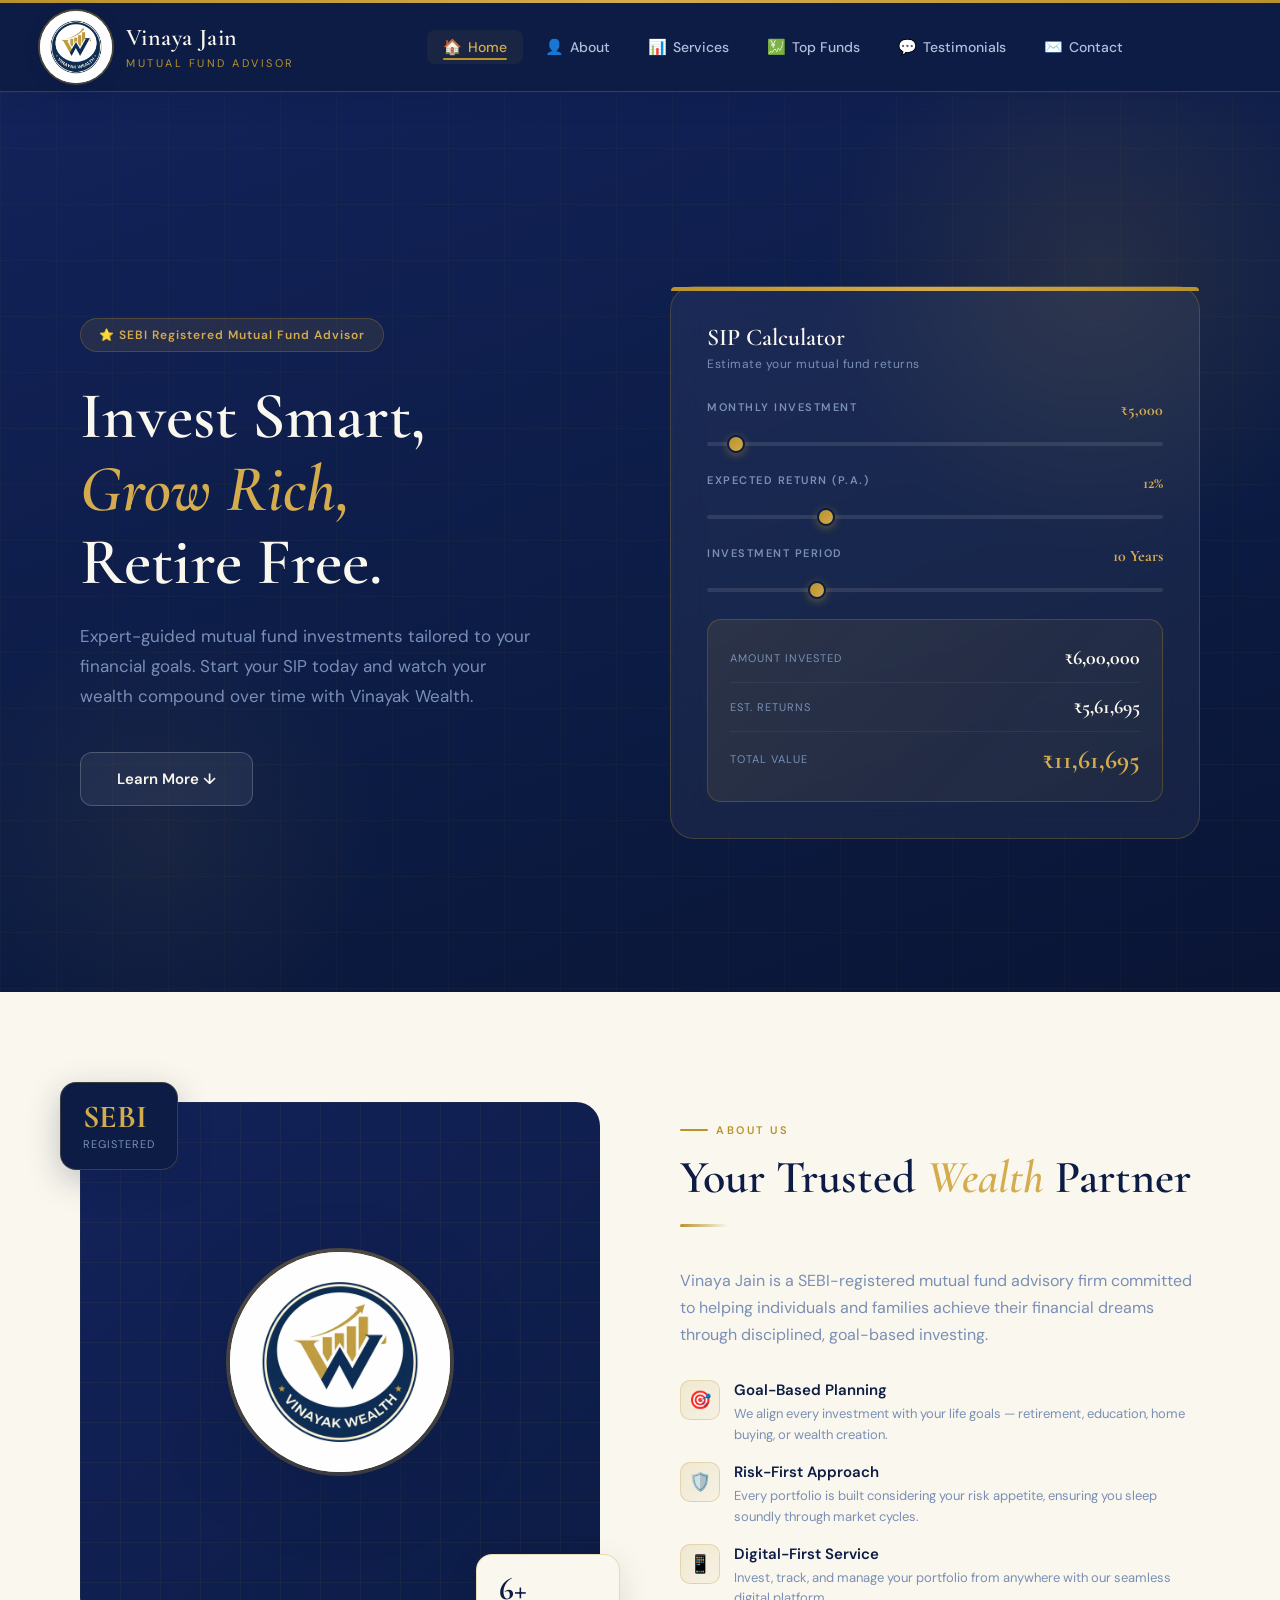
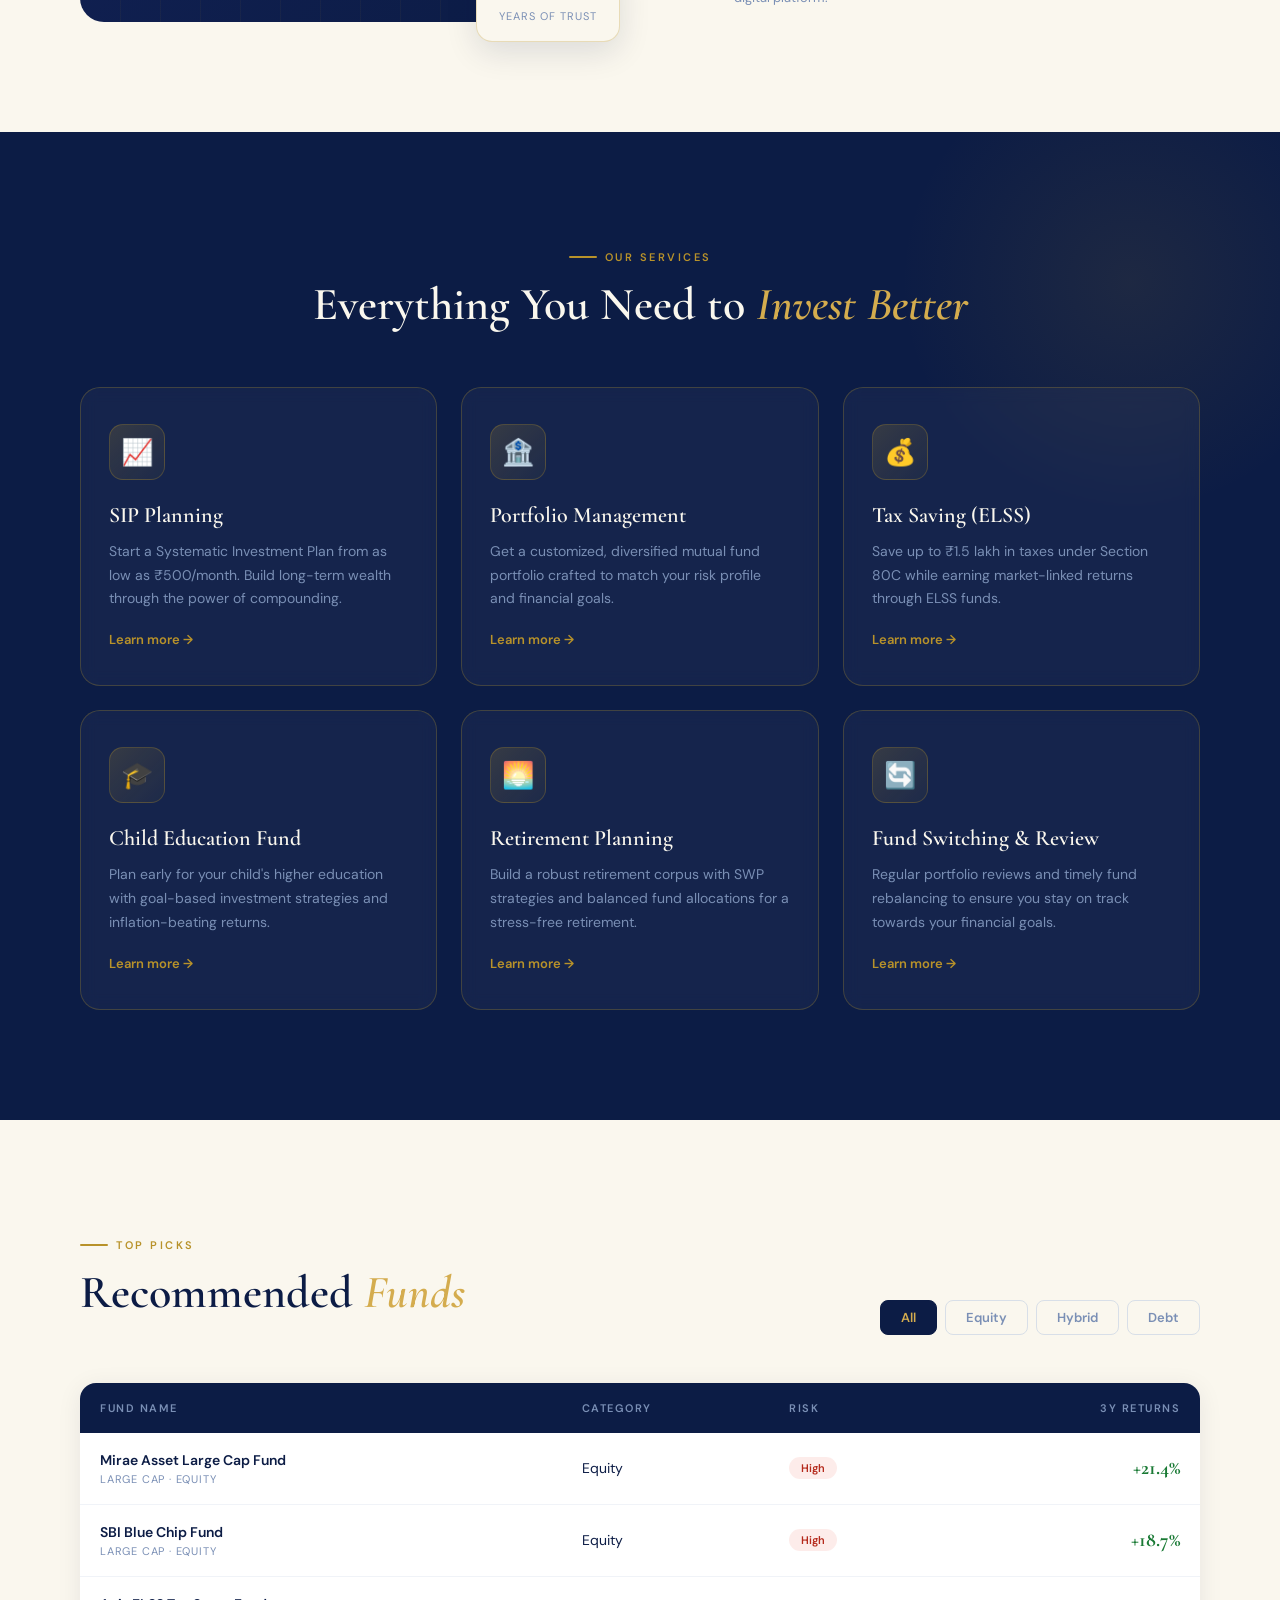
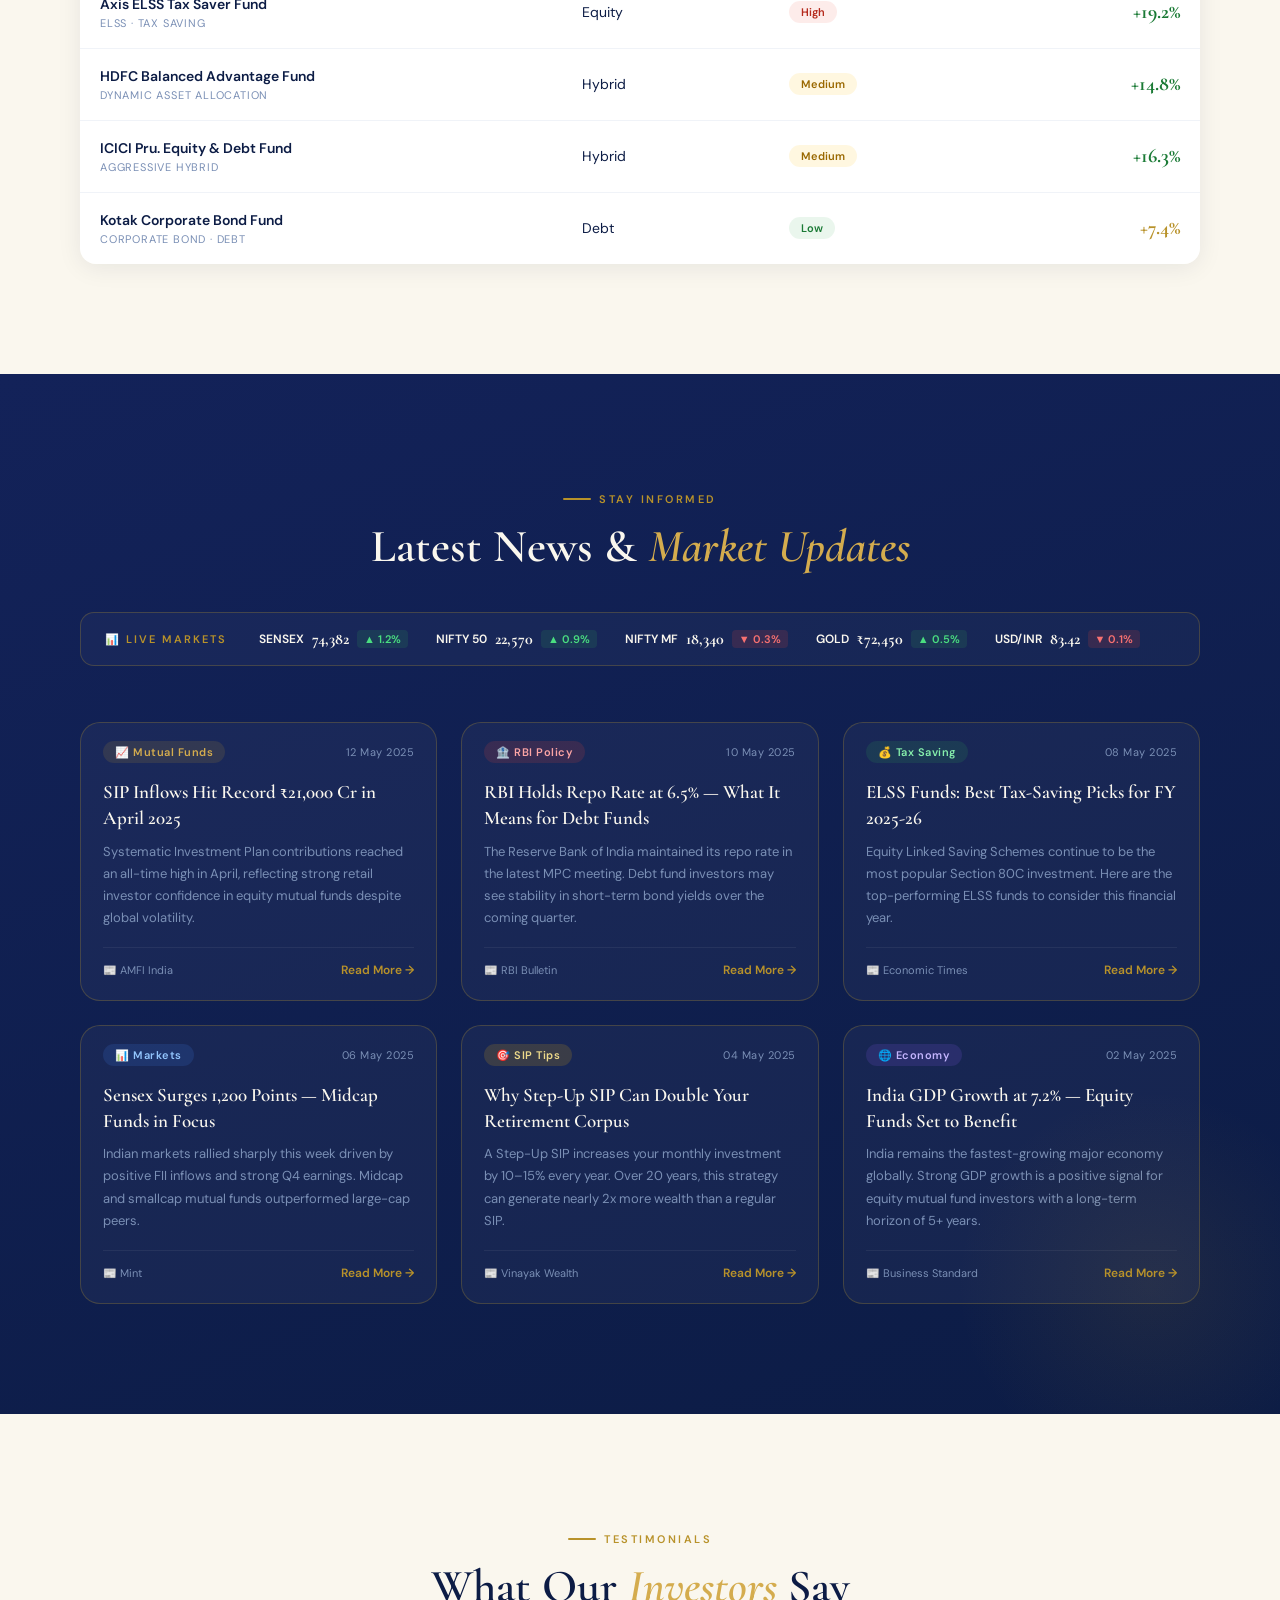
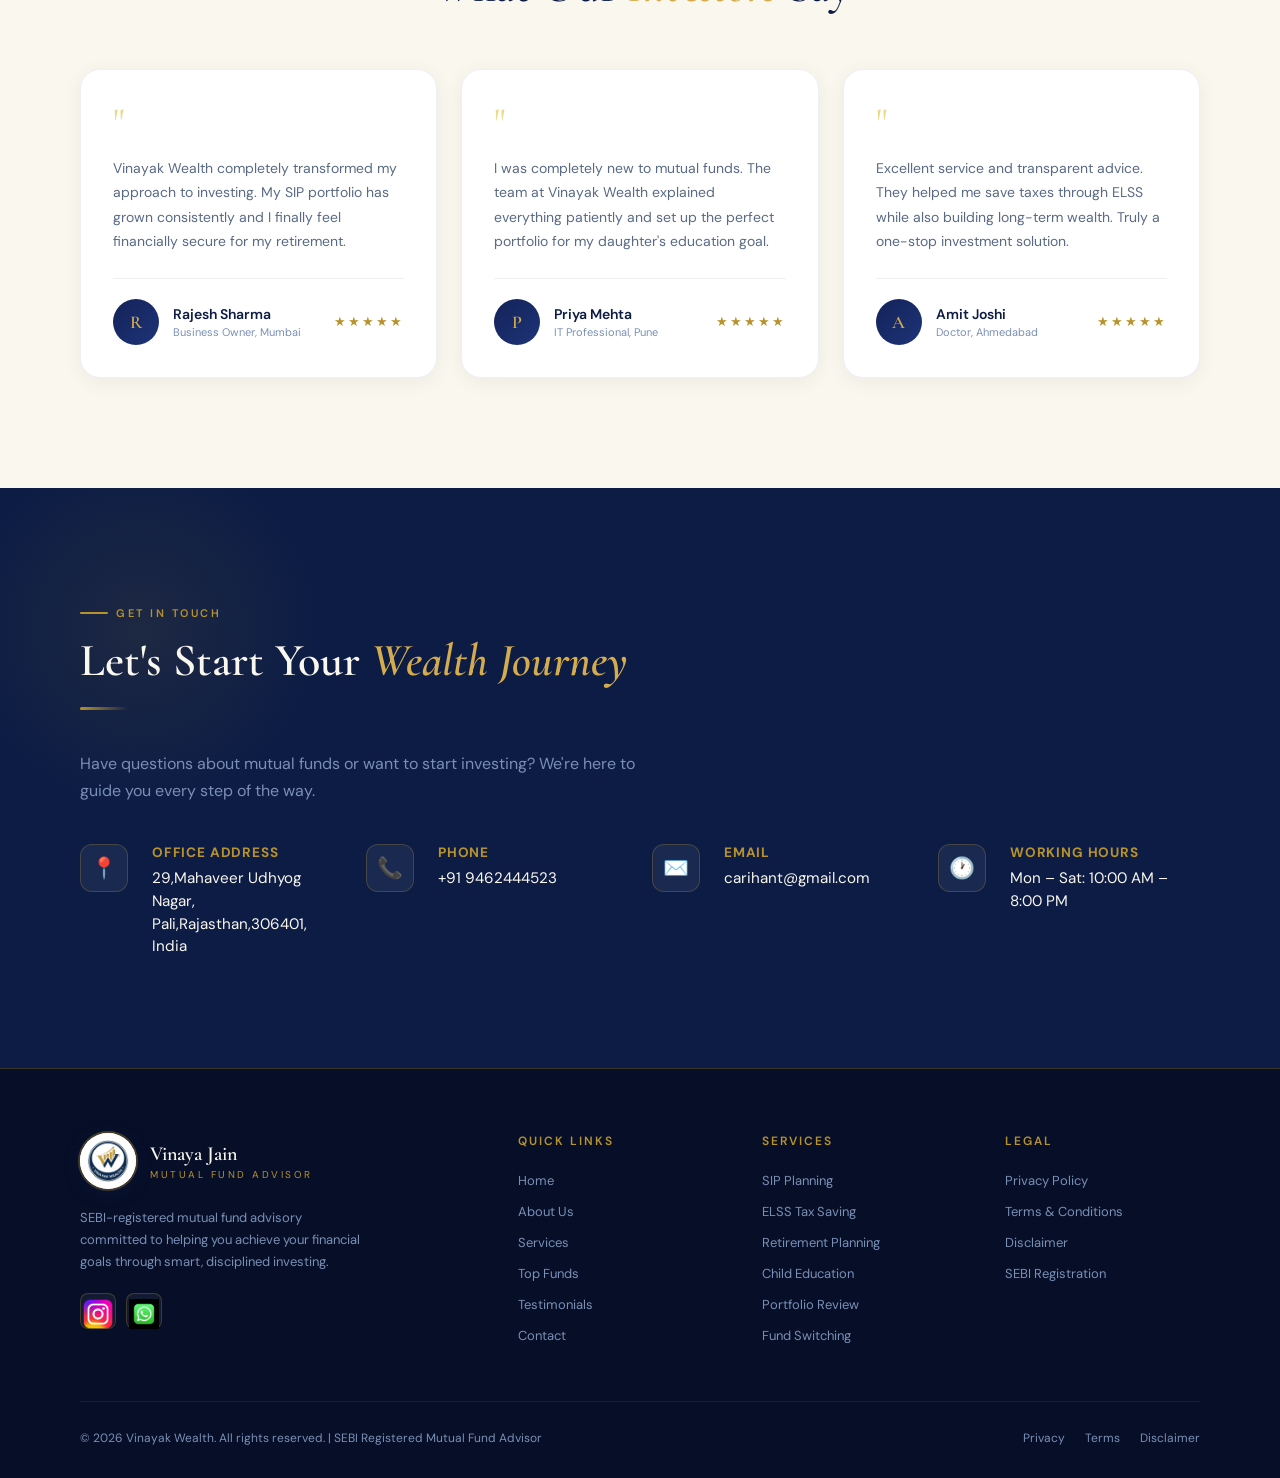
==== commit 62f3e135: "Update index.html" ====
--- a/index.html
+++ b/index.html
@@ -1237,119 +1237,50 @@
             pointer-events: none;
         }
 
-        .contact-inner {
-            /* display: grid; */
-            /* grid-template-columns: 1fr 1fr; */
-            /* gap: 80px;
-            align-items: start; */
-        }
+        
 
         .contact-info {
-            display: flex;
-            flex-direction: column;
-            gap: 28px;
+            width: 100%;
         }
 
         .contact-item {
             display: flex;
+            flex-wrap: wrap;
             align-items: flex-start;
-            gap: 35px;
-        }
-
-        .contact-icon {
+            gap: 16px 24px;
+        }
+
+        .contact-item .contact-icon {
             width: 48px;
             height: 48px;
-            background: rgba(184, 146, 42, 0.12);
-            border: 1px solid var(--border);
+            flex: 0 0 48px;
             border-radius: 12px;
+            background: rgba(255, 255, 255, 0.06);
             display: flex;
             align-items: center;
             justify-content: center;
-            font-size: 20px;
-            flex-shrink: 0;
+            font-size: 1.3rem;
+        }
+
+        .contact-item>div:not(.contact-icon) {
+            flex: 1 1 180px;
+            min-width: 160px;
         }
 
         .contact-item h4 {
-            font-size: 13px;
-            font-weight: 600;
-            letter-spacing: 1px;
+            color: var(--gold, #c9a227);
+            font-size: 0.85rem;
+            font-weight: 700;
+            letter-spacing: 0.06em;
             text-transform: uppercase;
-            color: var(--gold);
-            margin-bottom: 4px;
+            margin-bottom: 6px;
         }
 
         .contact-item p {
-            font-size: 15px;
-            color: var(--cream);
+            color: var(--cream, #f4ead9);
+            font-size: 0.95rem;
             line-height: 1.5;
-        }
-
-        /* Contact form */
-        .contact-form {
-            background: rgba(255, 255, 255, 0.04);
-            border: 1px solid var(--border);
-            border-radius: 20px;
-            padding: 40px;
-        }
-
-        .contact-form h3 {
-            font-family: 'Cormorant Garamond', serif;
-            font-size: 28px;
-            font-weight: 600;
-            color: var(--cream);
-            margin-bottom: 28px;
-        }
-
-        .cf-field {
-            margin-bottom: 20px;
-        }
-
-        .cf-field label {
-            display: block;
-            font-size: 11px;
-            font-weight: 600;
-            letter-spacing: 1.5px;
-            text-transform: uppercase;
-            color: var(--text-muted);
-            margin-bottom: 8px;
-        }
-
-        .cf-field input,
-        .cf-field textarea,
-        .cf-field select {
-            width: 100%;
-            padding: 13px 16px;
-            background: rgba(255, 255, 255, 0.06);
-            border: 1.5px solid rgba(255, 255, 255, 0.1);
-            border-radius: 10px;
-            font-family: 'DM Sans', sans-serif;
-            font-size: 14px;
-            color: var(--cream);
-            outline: none;
-            transition: border-color 0.25s, box-shadow 0.25s;
-            resize: none;
-        }
-
-        .cf-field input::placeholder,
-        .cf-field textarea::placeholder {
-            color: rgba(122, 143, 181, 0.6);
-        }
-
-        .cf-field input:focus,
-        .cf-field textarea:focus,
-        .cf-field select:focus {
-            border-color: var(--gold);
-            box-shadow: 0 0 0 3px rgba(184, 146, 42, 0.12);
-        }
-
-        .cf-field select option {
-            background: var(--navy-mid);
-        }
-
-        .cf-row {
-            display: grid;
-            grid-template-columns: 1fr 1fr;
-            gap: 16px;
+            margin: 0;
         }
 
         /* ============================================================
@@ -1535,6 +1466,21 @@
                 grid-template-columns: repeat(2, 1fr);
             }
 
+             .contact-item {
+                gap: 20px 24px;
+            }
+
+            .contact-item>div:not(.contact-icon) {
+                flex-basis: 160px;
+                min-width: 140px;
+            }
+
+            .contact-item .contact-icon {
+                width: 44px;
+                height: 44px;
+                flex-basis: 44px;
+                font-size: 1.2rem;
+            }
             .why-grid {
                 grid-template-columns: repeat(2, 1fr);
             }
@@ -1588,6 +1534,22 @@
             .funds-header {
                 flex-direction: column;
                 align-items: flex-start;
+            }
+            .contact-item {
+                gap: 18px 20px;
+            }
+
+            .contact-item>div:not(.contact-icon) {
+                flex-basis: 42%;
+                min-width: 130px;
+            }
+
+            .contact-item h4 {
+                font-size: 0.78rem;
+            }
+
+            .contact-item p {
+                font-size: 0.9rem;
             }
         }
 
@@ -1648,6 +1610,20 @@
             .funds-table tbody td {
                 padding: 14px 12px;
             }
+             .contact-item {
+                flex-direction: column;
+                align-items: flex-start;
+                gap: 16px;
+            }
+
+            .contact-item>div:not(.contact-icon) {
+                flex-basis: 100%;
+                width: 100%;
+            }
+
+            .contact-item .contact-icon {
+                margin-bottom: -4px;
+            }
         }
 
         @media (max-width: 480px) {
@@ -1668,8 +1644,34 @@
             .section-title {
                 font-size: 30px;
             }
-
-        }
+            .contact-item {
+                gap: 12px;
+            }
+
+            .contact-item .contact-icon {
+                width: 38px;
+                height: 38px;
+                flex-basis: 38px;
+                font-size: 1.05rem;
+                border-radius: 10px;
+            }
+
+            .contact-item h4 {
+                font-size: 0.72rem;
+            }
+
+            .contact-item p {
+                font-size: 0.85rem;
+                line-height: 1.4;
+            }
+
+        }
+
+        
+
+
+        
+
     </style>
 
 </head>
